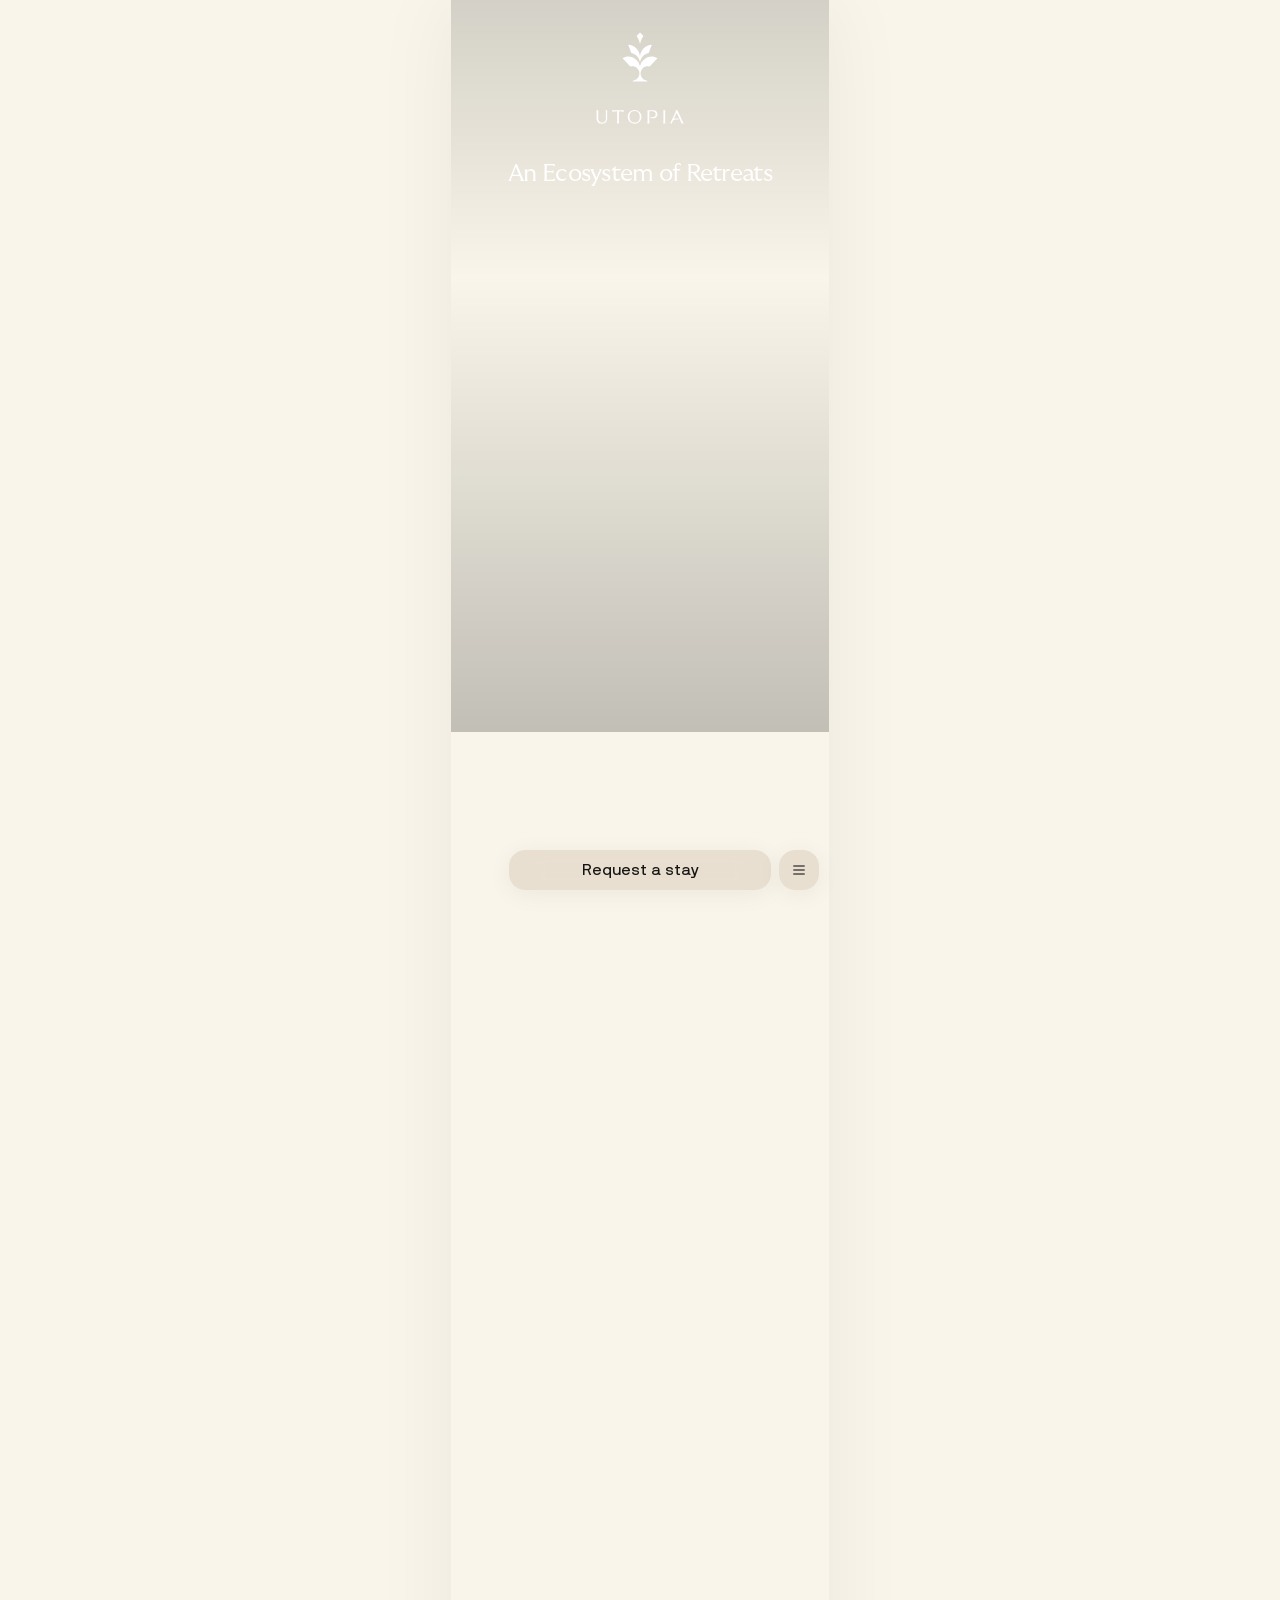
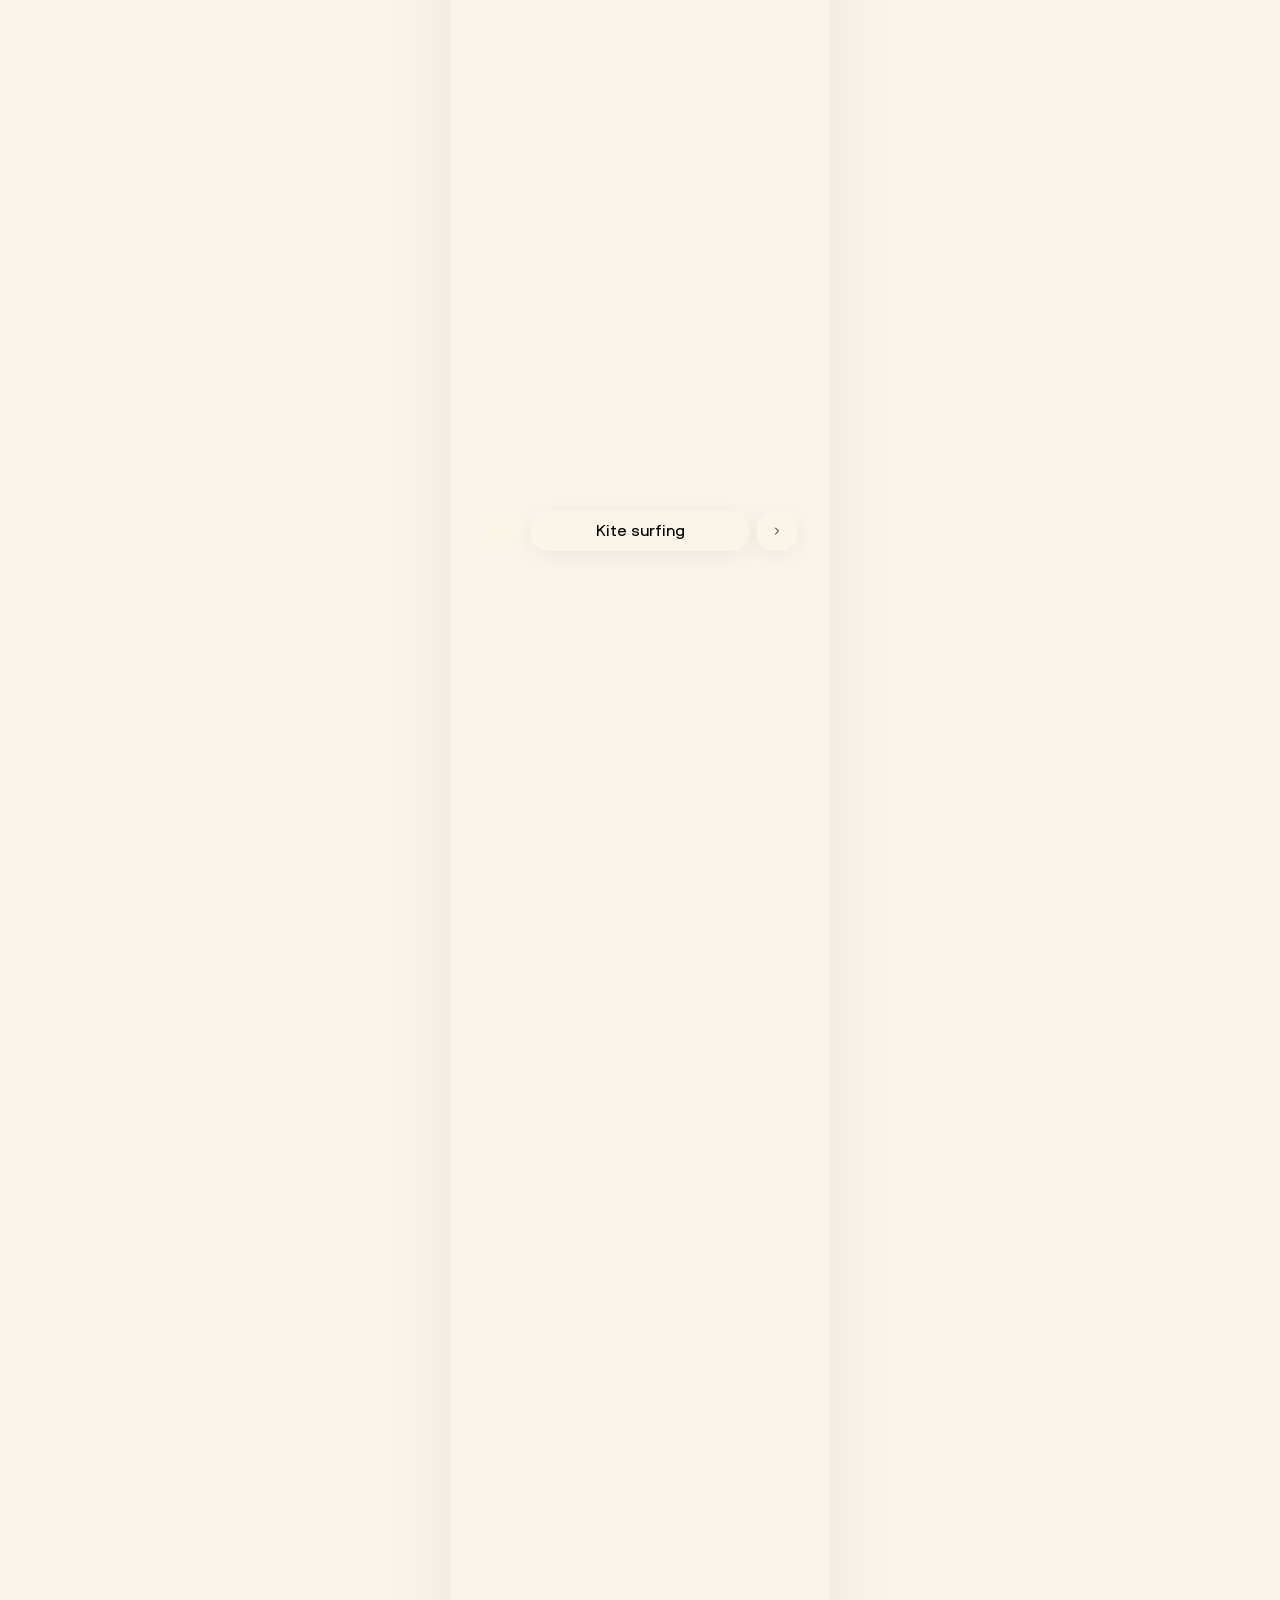
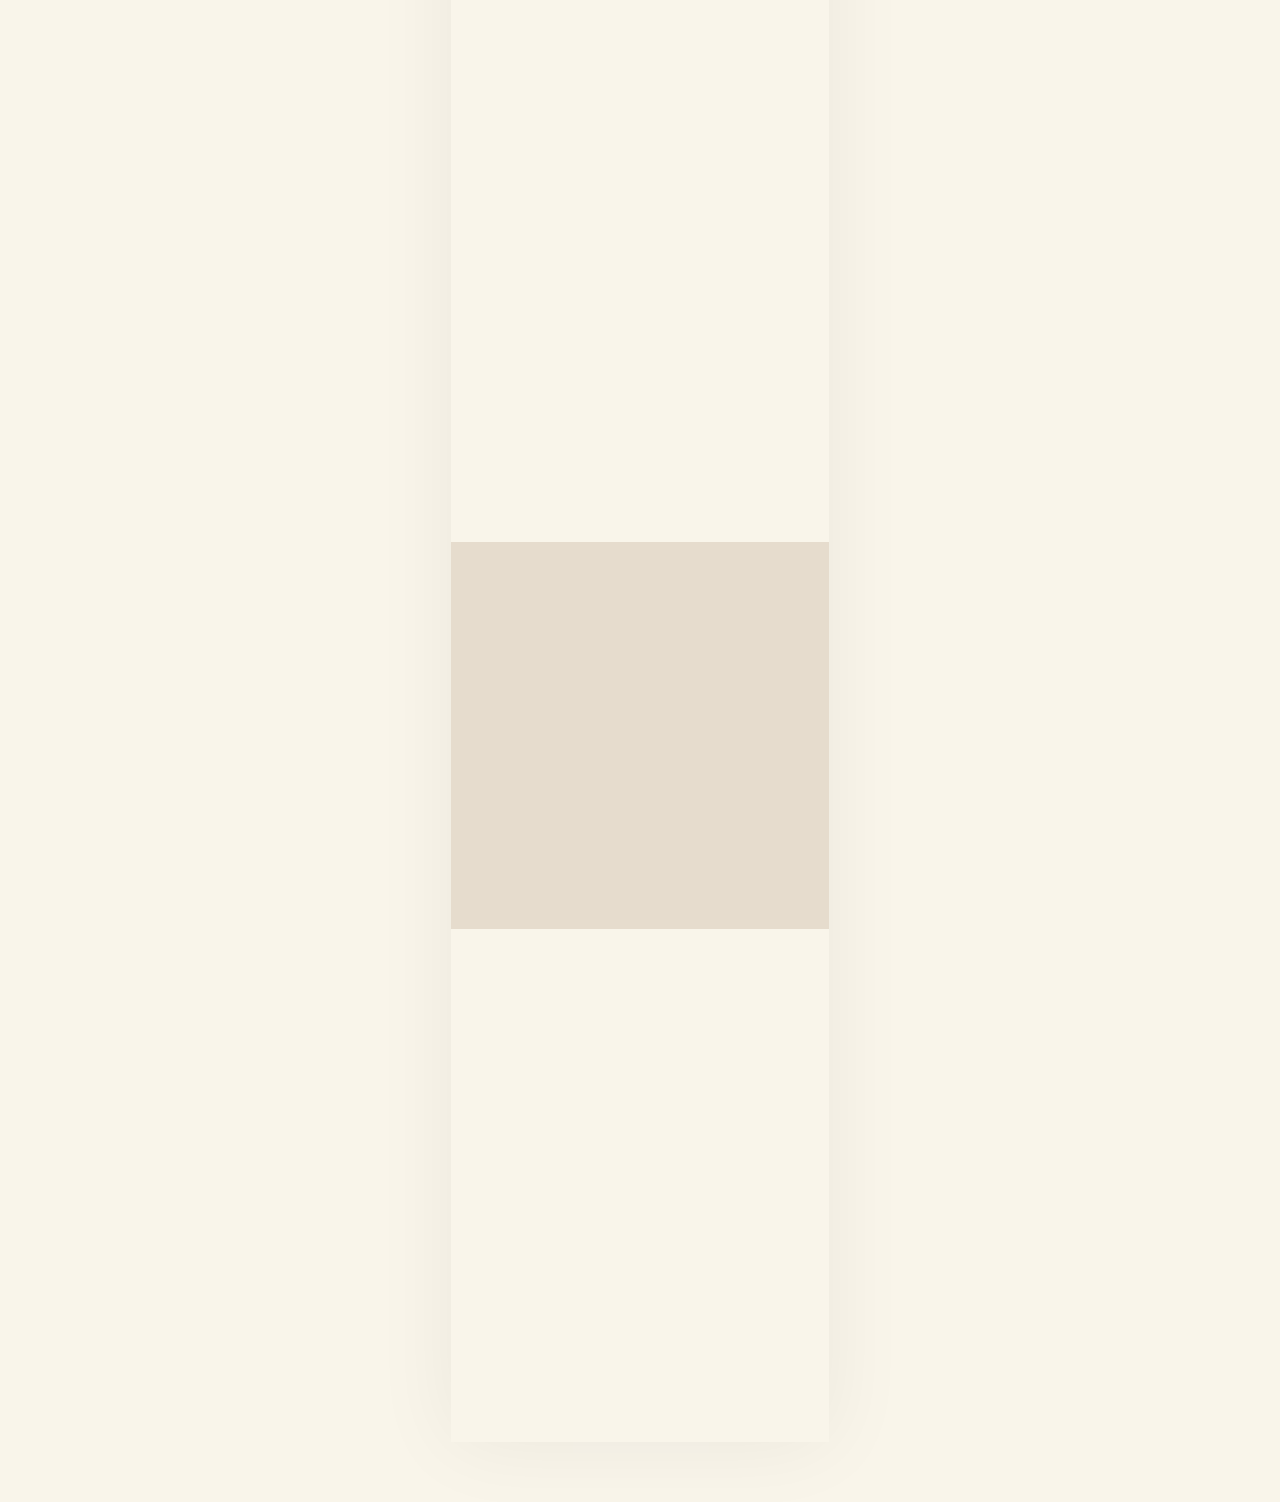
==== index.html @ 39361626 "Restore grouped spacing between menu site links. Split jet/yacht from about/careers again with a 40p" ====
<!DOCTYPE html>
<html lang="en">
  <head>
    <meta charset="UTF-8" />
    <meta name="viewport" content="width=device-width, initial-scale=1, viewport-fit=cover" />
    <meta name="theme-color" content="#f9f5ea" media="(prefers-color-scheme: light)" />
    <meta name="theme-color" content="#f9f5ea" media="(prefers-color-scheme: dark)" />
    <title>Utopia — An Ecosystem of Retreats</title>
    <link rel="icon" href="assets/LOGO.svg" type="image/svg+xml" />
    <link rel="stylesheet" href="css/fonts.css?v=20260602-1430" />
    <link rel="stylesheet" href="css/tokens.css?v=20260604-1755" />
    <link rel="stylesheet" href="css/base.css?v=20260602-1430" />
    <link rel="stylesheet" href="css/components.css?v=20260610-1920" />
    <link rel="stylesheet" href="css/sections.css?v=20260610-1840" />
    <link rel="stylesheet" href="css/menu.css?v=20260610-1930" />
    <link rel="stylesheet" href="css/parallax.css?v=20260610-1310" />
    <link rel="stylesheet" href="css/responsive.css?v=20260604-1960" />
    <link rel="stylesheet" href="css/reveal.css?v=20260604-1700" />
    <link
      rel="stylesheet"
      href="https://cdn.jsdelivr.net/npm/swiper@11/swiper-bundle.min.css"
      crossorigin="anonymous"
    />
    <link rel="stylesheet" href="css/hero-swiper.css?v=20260604-1755" />
    <link
      rel="preload"
      as="image"
      href="assets/opt/enhanced_hero-bg-roca.jpg?v=20260610-1330"
      fetchpriority="high"
    />
  </head>
  <body>
    <a class="hero__logo" href="#top" id="hero-logo" aria-label="Utopia home">
      <img class="hero__logo-mark" src="assets/LOGO.svg" alt="" width="100" height="114" />
    </a>

    <header class="site-logo-bar" id="site-logo-bar" aria-hidden="true">
      <a class="site-logo-bar__link" href="#top" aria-label="Utopia home">
        <img
          class="site-logo-bar__mark"
          src="assets/logo-wordmark-dark.svg"
          alt=""
          width="87"
          height="14"
        />
      </a>
    </header>

    <div class="page">
      <!-- Screen 1: Hero (378×794) -->
      <section class="hero" id="top" aria-label="Hero">
        <!-- Background swiper (controlled by cards swiper) -->
        <div class="swiper hero__bg-swiper" aria-hidden="true">
          <div class="swiper-wrapper"></div>
        </div>

        <div class="hero__content">
          <h1 class="heading-hero" data-reveal>An Ecosystem of Retreats</h1>
          <div class="hero__cards-wrap" data-reveal>
            <!-- Cards swiper (master) -->
            <div class="swiper hero__cards-swiper" aria-label="Destinations">
              <div class="swiper-wrapper" role="list"></div>
              <div class="swiper-pagination"></div>
              <div class="swiper-button-prev" aria-label="Previous destination"></div>
              <div class="swiper-button-next" aria-label="Next destination"></div>
              <div class="swiper-scrollbar"></div>
            </div>
          </div>
        </div>

        <div class="hero__fade" aria-hidden="true"></div>
      </section>

      <!-- Screen 2: Ecosystem (378×706) -->
      <section class="ecosystem" id="destinations" aria-label="Destinations" data-reveal-group>
        <div class="ecosystem__copy">
          <h2 class="ecosystem__title" data-reveal>
            Different destinations.<br />
            Consistent experience.
          </h2>
          <p class="ecosystem__body" data-reveal>
            Each property combines thoughtful service, curated experiences, and distinctive design
            across every destination.
          </p>
        </div>

        <div class="ecosystem__media" data-reveal>
          <div class="ecosystem__bg" role="img" aria-label="Destination preview"></div>

          <div class="ecosystem__tabs-block">
            <div class="ecosystem__tabs-line" aria-hidden="true"></div>
            <nav class="ecosystem__tabs" aria-label="Location types">
              <button type="button" class="ecosystem__tab is-active" data-group="tropical">Tropical</button>
              <button type="button" class="ecosystem__tab" data-group="urban">Urban</button>
              <button type="button" class="ecosystem__tab" data-group="alpine">Alpine</button>
            </nav>
          </div>

          <button type="button" class="ecosystem__nav-btn ecosystem__nav-btn--prev" aria-label="Previous location">
            <img src="assets/chevron-nav.svg" alt="" width="12" height="12" />
          </button>
          <a class="ecosystem__location-pill" href="#opening">
            <span class="ecosystem__location-pill__label">Jericoacoara, Brazil</span>
          </a>
          <button type="button" class="ecosystem__nav-btn ecosystem__nav-btn--next" aria-label="Next location">
            <img src="assets/chevron-nav.svg" alt="" width="12" height="12" />
          </button>
        </div>
      </section>

      <!-- Screen 3: Opening (378×682, scroll-pinned) -->
      <section class="opening" id="opening" aria-label="Opening announcement" data-reveal-group>
        <div class="opening__sticky">
          <div class="opening__media">
            <div class="opening__slider" aria-label="Opening experiences">
              <div class="opening__slides"></div>
            </div>
            <button
              type="button"
              class="ecosystem__nav-btn ecosystem__nav-btn--prev opening__nav-btn--prev"
              aria-label="Previous slide"
            >
              <img src="assets/chevron-nav.svg" alt="" width="12" height="12" />
            </button>
            <div
              class="ecosystem__location-pill ecosystem__location-pill--static opening__location-pill"
              aria-live="polite"
            >
              <span class="ecosystem__location-pill__label">Kite surfing</span>
            </div>
            <button
              type="button"
              class="ecosystem__nav-btn ecosystem__nav-btn--next opening__nav-btn--next"
              aria-label="Next slide"
            >
              <img src="assets/chevron-nav.svg" alt="" width="12" height="12" />
            </button>
          </div>

          <div class="opening__content">
            <div class="opening__copy">
              <p class="opening__eyebrow" data-reveal>Opening in 2027</p>
              <h2 class="opening__title" data-reveal>Unveil Utopia Jericoacoara</h2>
              <p class="opening__body" data-reveal>
                Atlantic coast setting with steady winds for kite-surfing and open water for both
                active days and relaxed ocean living.
              </p>
            </div>
            <a class="opening__cta" href="#request" data-reveal>Be Among First</a>
          </div>

        </div>
      </section>

      <!-- Screen 4: Beyond villas (Figma 899:1370) -->
      <section class="beyond" id="experiences" aria-label="Beyond villas" data-reveal-group>
        <div class="beyond__intro">
          <h2 class="beyond__title" data-reveal>Beyond villas</h2>
          <p class="beyond__lead" data-reveal>
            Ultra-luxury experiences, available independently of a villa stay.
          </p>
        </div>

        <div class="beyond__cards">
          <a class="beyond__card" id="jet" href="#jet" data-reveal>
            <div class="parallax-media beyond__card-media">
              <video
                class="beyond__image beyond__video"
                data-src="assets/jet.mp4?v=20260604-1527"
                poster="assets/opt/beyond-jet.jpg?v=20260610-1330"
                width="314"
                height="200"
                muted
                loop
                playsinline
                preload="none"
                aria-label="Private jet over mountains"
              ></video>
            </div>
            <div class="beyond__card-body">
              <div class="beyond__head">
                <span class="beyond__card-title">Private Jet</span>
                <img class="beyond__chevron" src="assets/chevron-dark.svg" alt="" width="12" height="12" />
              </div>
              <p class="beyond__desc">
                For seamless inter-destination travel or independent private charter.
              </p>
            </div>
          </a>

          <a class="beyond__card" id="yacht" href="#yacht" data-reveal>
            <div class="parallax-media beyond__card-media">
              <video
                class="beyond__image beyond__video"
                data-src="assets/yacht.mp4?v=20260604-1525"
                poster="assets/opt/beyond-yacht.jpg?v=20260610-1330"
                width="314"
                height="200"
                muted
                loop
                playsinline
                preload="none"
                aria-label="Superyacht at sea"
              ></video>
            </div>
            <div class="beyond__card-body">
              <div class="beyond__head">
                <span class="beyond__card-title">Superyacht</span>
                <img class="beyond__chevron" src="assets/chevron-dark.svg" alt="" width="12" height="12" />
              </div>
              <p class="beyond__desc">
                A superyacht experience with high-level service and a unique, complete user experience.
              </p>
            </div>
          </a>
        </div>
      </section>

      <!-- Screen 5: Days designed (378×621) -->
      <section class="days" aria-label="A stay designed around the place" data-reveal-group>
        <div class="days__intro">
          <h2 class="days__title" data-reveal>A Stay Designed<br />Around the Place</h2>
          <p class="days__body" data-reveal>
            From kitesurfing and ocean expeditions to private dining, recovery, and cultural experiences,
            Utopia properties are designed for people who prefer their time away to feel full rather than
            scheduled.
          </p>
        </div>

        <div class="days__viewport" data-reveal>
          <div class="days__carousel">
            <div class="days__stage" aria-roledescription="carousel" aria-label="Experience highlights">
              <div class="days__track">
                <article class="days__card" data-index="0">
                  <img src="assets/opt/days-water.jpg?v=20260610-1330" alt="" width="205" height="274" loading="lazy" decoding="async" />
                  <span class="days__label">Water sports</span>
                </article>
                <article class="days__card" data-index="1">
                  <img src="assets/opt/days-dining.jpg?v=20260610-1330" alt="" width="205" height="274" loading="lazy" decoding="async" />
                  <span class="days__label">Fine dining</span>
                </article>
                <article class="days__card" data-index="2">
                  <img src="assets/opt/days-wellness.jpg?v=20260610-1330" alt="" width="205" height="274" loading="lazy" decoding="async" />
                  <span class="days__label">Wellness</span>
                </article>
              </div>
              <button type="button" class="days__hit days__hit--prev" aria-label="Previous slide"></button>
              <button type="button" class="days__hit days__hit--next" aria-label="Next slide"></button>
            </div>
          <div class="days__progress" data-active="0" role="tablist" aria-label="Carousel pagination">
            <button type="button" class="days__progress-item" role="tab" aria-current="true" aria-label="Water sports"></button>
            <button type="button" class="days__progress-item" role="tab" aria-current="false" aria-label="Fine dining"></button>
            <button type="button" class="days__progress-item" role="tab" aria-current="false" aria-label="Wellness"></button>
          </div>
          </div>
        </div>
      </section>

      <!-- Screen 6: Final CTA (378×387) -->
      <section class="cta-final" id="request" aria-label="Discover" data-reveal-group>
        <div class="cta-final__bg" aria-hidden="true">
          <video
            class="cta-final__video"
            data-src="assets/footer.mp4"
            poster="assets/opt/cta-footer-poster.jpg?v=20260610-1330"
            width="2052"
            height="1008"
            muted
            loop
            playsinline
            preload="none"
          ></video>
        </div>

        <div class="cta-final__content">
          <h2 class="cta-final__title" data-reveal>Discover Utopia&rsquo;s<br />private world</h2>
          <a class="cta-final__cta" href="#request" data-reveal>Start personalization</a>
        </div>
      </section>

      <!-- Footer (378×510) -->
      <footer class="footer" aria-label="Footer" data-reveal-group>
        <div class="footer__inner">
          <div class="footer__destinations" data-reveal>
            <p class="footer__label">Destinations</p>
            <div class="footer__dest-list">
              <a class="footer__dest" href="#destinations">
                <span>Tropical</span>
                <img src="assets/chevron-dark.svg" alt="" width="12" height="12" />
              </a>
              <a class="footer__dest" href="#destinations">
                <span>Urban</span>
                <img src="assets/chevron-dark.svg" alt="" width="12" height="12" />
              </a>
              <a class="footer__dest" href="#destinations">
                <span>Alpine</span>
                <img src="assets/chevron-dark.svg" alt="" width="12" height="12" />
              </a>
            </div>
          </div>

          <nav class="footer__links" aria-label="Site" data-reveal>
            <a href="#experiences">Experiences</a>
            <a href="#about" id="about">About</a>
            <a href="#careers" id="careers">Careers</a>
          </nav>

          <div class="footer__legal" data-reveal>
            <span>Copyright</span>
            <a href="#legal">Legal</a>
          </div>
        </div>
      </footer>
    </div>

    <!-- Full-screen menu (Figma 722:1218) -->
    <aside class="menu" id="site-menu" aria-hidden="true" aria-label="Site menu">
      <div class="menu__surface">
        <header class="menu__header">
          <a class="logo menu__brand" href="#top" aria-label="Utopia home">
            <img class="logo__full" src="assets/LOGO-dark.svg" alt="Utopia" width="100" height="114" />
          </a>
        </header>
        <div class="menu__rule" role="presentation" aria-hidden="true"></div>

        <nav class="menu__nav" aria-label="Main">
          <div class="footer__destinations menu__destinations">
            <p class="footer__label">Destinations</p>
            <div data-menu-destinations></div>
          </div>

          <div class="footer__links menu__links" aria-label="Site">
            <div class="menu__link-group">
              <a href="#jet">Private Jet</a>
              <a href="#yacht">Superyacht</a>
            </div>
            <div class="menu__link-group">
              <a href="#about">About</a>
              <a href="#careers">Careers</a>
            </div>
          </div>
        </nav>
      </div>
    </aside>

    <!-- Fixed dock -->
    <nav class="dock" aria-label="Primary navigation">
      <button type="button" class="dock__icon-btn dock__icon-btn--ghost" aria-hidden="true" tabindex="-1">
        <img src="assets/menu.svg" alt="" />
      </button>
      <a class="dock__cta" href="#request">Request a stay</a>
      <button
        type="button"
        class="dock__icon-btn dock__menu-toggle"
        aria-expanded="false"
        aria-controls="site-menu"
        aria-label="Open menu"
      >
        <img class="dock__icon-menu" src="assets/menu.svg" alt="" width="16" height="16" />
        <img class="dock__icon-close" src="assets/close.svg" alt="" width="16" height="16" />
      </button>
    </nav>

    <script type="module" src="js/main.js?v=20260610-1920"></script>
  </body>
</html>
---- css/fonts.css ----
/* GT Ultra Median + NB International (from Font Book) */

@font-face {
  font-family: "GT Ultra Median";
  src:
    local("GT Ultra Median Light"),
    local("GTUltraMedian-Light"),
    url("../fonts/gt-ultra-median-light.otf") format("opentype");
  font-weight: 300;
  font-style: normal;
  font-display: swap;
}

@font-face {
  font-family: "NB International";
  src:
    local("NB International"),
    local("NB International Regular"),
    local("NBInternationalRegularWebfont"),
    url("../fonts/nb-international-regular.otf") format("opentype");
  font-weight: 400;
  font-style: normal;
  font-display: swap;
}
---- css/tokens.css ----
:root {
  --color-cream: #f9f5ea;
  --color-cream-warm: #e6dccd;
  --color-text: #161514;
  --color-text-muted: rgba(22, 21, 20, 0.6);
  --color-white: #ffffff;
  --color-border: rgba(229, 218, 203, 0.7);
  --color-dock: rgba(229, 218, 203, 0.8);
  --color-glass: rgba(249, 245, 234, 0.6);
  --color-glass-strong: rgba(249, 245, 234, 0.8);

  --glass-blur: 16px;
  --glass-saturate: 1.65;
  --glass-shadow: 0 4px 24px rgba(0, 0, 0, 0.06);
  --color-overlay: rgba(51, 47, 46, 0.55);

  --font-serif: "GT Ultra Median", "Times New Roman", serif;
  --font-sans: "NB International", "Helvetica Neue", Helvetica, Arial, sans-serif;

  --radius-card: 16px;
  --radius-dock: 16px;
  --radius-pill: 160px;

  --app-width: 100%;
  --space-page: 32px;
  --space-xxs: 8px;
  --space-xs: 12px;
  --space-sm: 16px;
  --space-md: 20px;
  --space-lg: 28px;
  --space-xl: 30px;
  --space-section-top-lg: 48px;
  --space-section-top-md: 32px;
  --space-section-top-sm: 24px;
  --space-section-bottom-lg: 48px;
  --space-section-bottom-md: 45px;
  --space-section-gap-lg: 64px;

  --pad-left: max(var(--space-page), env(safe-area-inset-left, 0px));
  --pad-right: max(var(--space-page), env(safe-area-inset-right, 0px));
  --space-gutter: 10px;
  --max-width: min(378px, var(--app-width));
  --content-width: min(314px, calc(var(--app-width) - var(--pad-left) - var(--pad-right)));
  /* Hero cards: Figma 314×420, narrower than copy for side peek (Safari) */
  --hero-card-peek: 36px;
  --hero-card-width: min(314px, calc(var(--app-width) - var(--hero-card-peek) * 2));
  --hero-card-height: calc(var(--hero-card-width) * 420 / 314);
  --days-stage-max: min(412px, var(--app-width));

  --dock-height: 40px;
  --dock-offset: 10px;
  --dock-safe: calc(var(--dock-height) + var(--dock-offset) * 2 + env(safe-area-inset-bottom, 0px));

  --ease-cinematic: cubic-bezier(0.4, 0, 0.2, 1);
  --duration-crossfade: 1.1s;
}
---- css/base.css ----
*,
*::before,
*::after {
  box-sizing: border-box;
}

html {
  -webkit-text-size-adjust: 100%;
  scroll-behavior: smooth;
  background-color: var(--color-cream);
  color-scheme: light;
}

body {
  margin: 0;
  font-family: var(--font-sans);
  font-size: 16px;
  line-height: 1.4;
  color: var(--color-text);
  background-color: var(--color-cream);
  -webkit-font-smoothing: antialiased;
}

/* iOS home-indicator strip — Safari otherwise shows white under controls */
body::after {
  content: "";
  position: fixed;
  z-index: 90;
  left: 0;
  right: 0;
  bottom: 0;
  height: env(safe-area-inset-bottom, 0px);
  background-color: var(--color-cream);
  pointer-events: none;
}

img,
svg {
  display: block;
  max-width: 100%;
}

button,
a {
  font: inherit;
  color: inherit;
}

button {
  cursor: pointer;
  border: none;
  background: none;
  padding: 0;
}

a {
  text-decoration: none;
}

.page {
  width: 100%;
  max-width: var(--max-width);
  margin-inline: auto;
  /* no overflow here — breaks position:sticky / scroll-pin in .opening */
}

.sr-only {
  position: absolute;
  width: 1px;
  height: 1px;
  padding: 0;
  margin: -1px;
  overflow: hidden;
  clip: rect(0, 0, 0, 0);
  white-space: nowrap;
  border: 0;
}
---- css/components.css ----
/* Logo — white emblem on hero; black wordmark bar slides in after hero (Figma 900:1549) */
.logo {
  display: block;
  text-decoration: none;
}

.logo__full {
  display: block;
  width: 100px;
  height: auto;
}

.hero__logo {
  position: fixed;
  z-index: 94;
  top: max(10px, env(safe-area-inset-top, 0px));
  left: 50%;
  transform: translateX(-50%);
  display: flex;
  justify-content: center;
  align-items: center;
  text-decoration: none;
  opacity: 1;
  visibility: visible;
  pointer-events: auto;
  transition: opacity 0.35s var(--ease-cinematic), visibility 0.35s var(--ease-cinematic);
}

body.is-past-hero .hero__logo,
body.menu-open .hero__logo {
  opacity: 0;
  visibility: hidden;
  pointer-events: none;
}

.hero__logo-mark {
  display: block;
  width: 100px;
  height: auto;
}

.site-logo-bar {
  position: fixed;
  z-index: 95;
  top: 0;
  left: 0;
  right: 0;
  width: 100%;
  height: calc(56px + env(safe-area-inset-top, 0px));
  box-sizing: border-box;
  display: flex;
  justify-content: center;
  align-items: center;
  padding: env(safe-area-inset-top, 0px) 0 0;
  background: var(--color-glass);
  backdrop-filter: blur(var(--glass-blur)) saturate(var(--glass-saturate));
  -webkit-backdrop-filter: blur(var(--glass-blur)) saturate(var(--glass-saturate));
  transform: translateY(-100%);
  opacity: 0;
  pointer-events: none;
  transition:
    transform 0.45s var(--ease-cinematic),
    opacity 0.45s var(--ease-cinematic);
}

.site-logo-bar.is-visible {
  transform: translateY(0);
  opacity: 1;
  pointer-events: auto;
}

.site-logo-bar__link {
  display: flex;
  justify-content: center;
  align-items: center;
  text-decoration: none;
}

.site-logo-bar__mark {
  display: block;
  width: 87.14px;
  height: auto;
}

body.menu-open .site-logo-bar {
  visibility: hidden;
  pointer-events: none;
}

@media (prefers-reduced-motion: reduce) {
  .site-logo-bar {
    transition: none;
  }
}

/* Typography */
.heading-display {
  margin: 0;
  font-family: var(--font-serif);
  font-weight: 300;
  font-size: 26px;
  line-height: 1.2;
  letter-spacing: -0.02em;
}

.heading-hero {
  margin: 0;
  width: 100%;
  max-width: 100%;
  box-sizing: border-box;
  font-family: var(--font-serif);
  font-weight: 300;
  font-size: 24px;
  line-height: 1.2;
  letter-spacing: -0.72px;
  text-align: center;
  color: var(--color-white);
}

.heading-section {
  margin: 0;
  font-family: var(--font-serif);
  font-weight: 300;
  font-size: 26px;
  line-height: 1.2;
}

.text-body {
  margin: 0;
  font-size: 16px;
  line-height: 1.4;
}

.text-eyebrow {
  margin: 0;
  font-size: 20px;
  line-height: 1.3;
  color: var(--color-text-muted);
}

.text-label {
  font-size: 12px;
  line-height: 1;
  color: var(--color-white);
}

.text-card-title {
  margin: 0;
  font-size: 20px;
  line-height: 1.3;
}

/* Dock */
.dock {
  position: fixed;
  z-index: 100;
  left: 0;
  right: 0;
  bottom: calc(var(--dock-offset) + env(safe-area-inset-bottom, 0px));
  width: min(calc(100% - 20px), calc(var(--max-width) - 20px));
  margin-left: auto;
  margin-right: auto;
  display: flex;
  gap: 8px;
  align-items: center;
  pointer-events: none;
}

.dock > * {
  pointer-events: auto;
}

.dock__cta {
  flex: 1;
  display: flex;
  align-items: center;
  justify-content: center;
  min-height: var(--dock-height);
  padding: 11px 12px;
  border-radius: var(--radius-dock);
  background: var(--color-dock);
  font-size: 16px;
  line-height: 18px;
  color: var(--color-text);
}

.dock__icon-btn {
  flex-shrink: 0;
  width: var(--dock-height);
  height: var(--dock-height);
  display: flex;
  align-items: center;
  justify-content: center;
  border-radius: var(--radius-dock);
  background: var(--color-dock);
}

/* Liquid glass — Figma backdrop-blur 16px on pills / dock */
:is(
  .dock__cta,
  .dock__icon-btn:not(.dock__icon-btn--ghost),
  .opening__cta,
  .ecosystem__location-pill,
  .ecosystem__nav-btn,
  .cta-final__cta,
  .btn-pill
) {
  border: none;
  -webkit-backdrop-filter: blur(var(--glass-blur)) saturate(var(--glass-saturate));
  backdrop-filter: blur(var(--glass-blur)) saturate(var(--glass-saturate));
  box-shadow: var(--glass-shadow);
}

@supports not ((-webkit-backdrop-filter: blur(1px)) or (backdrop-filter: blur(1px))) {
  .dock__cta,
  .dock__icon-btn:not(.dock__icon-btn--ghost) {
    background: rgba(229, 218, 203, 0.95);
  }

  .opening__cta,
  .ecosystem__location-pill,
  .ecosystem__nav-btn,
  .btn-pill {
    background: rgba(249, 245, 234, 0.92);
  }

  .cta-final__cta {
    background: rgba(249, 245, 234, 0.95);
  }
}

.dock__icon-btn--ghost {
  opacity: 0;
  pointer-events: none;
}

.dock__icon-btn img {
  width: 16px;
  height: 16px;
}

/* Buttons */
.btn-pill {
  display: inline-flex;
  align-items: center;
  justify-content: center;
  padding: 11px 24px;
  border-radius: var(--radius-dock);
  background: var(--color-glass);
  font-size: 16px;
  line-height: 18px;
  color: var(--color-text);
}

.btn-pill--strong {
  background: var(--color-glass-strong);
}

/* Cards */
.location-card {
  flex: 0 0 var(--content-width);
  width: var(--content-width);
  height: 100%;
  max-height: 420px;
  border-radius: 16px;
  border: 1px solid rgba(229, 218, 203, 0.7);
  background: rgba(255, 255, 255, 0.01);
  position: relative;
  scroll-snap-align: center;
  scroll-snap-stop: normal;
  touch-action: inherit;
  box-shadow:
    0 16px 32px -8px rgba(0, 0, 0, 0.1),
    0 2px 2px rgba(0, 0, 0, 0.05);
  text-decoration: none;
}

.location-card.is-center {
  background: transparent;
  box-shadow:
    0 16px 32px rgba(0, 0, 0, 0.1),
    0 2px 2px rgba(0, 0, 0, 0.05);
}

.location-card__label {
  position: absolute;
  left: 20px;
  bottom: 19px;
  display: flex;
  align-items: center;
  gap: 8px;
  color: #ffffff;
  font-family: var(--font-sans);
  font-weight: 400;
  font-size: 12.308px;
  line-height: normal;
  white-space: nowrap;
}

.location-card.is-center .location-card__label {
  font-size: 16px;
}

.location-card__label img {
  flex-shrink: 0;
  width: 12px;
  height: 12px;
}

.experience-card {
  flex: 0 0 auto;
  position: relative;
  border-radius: var(--radius-card);
  overflow: hidden;
  scroll-snap-align: start;
  box-shadow:
    0 10px 21px -5px rgba(0, 0, 0, 0.1),
    0 1px 1px rgba(0, 0, 0, 0.05);
}

.experience-card--large {
  width: 205px;
  height: 274px;
}

.experience-card--small {
  width: 163px;
  height: 219px;
  margin-top: 27px;
}

.experience-card__img {
  width: 100%;
  height: 100%;
  object-fit: cover;
}

.experience-card__label {
  position: absolute;
  left: 16px;
  bottom: 16px;
  font-size: 12px;
  color: var(--color-white);
}

.experience-card::after {
  content: "";
  position: absolute;
  inset: 0;
  background: linear-gradient(
    180deg,
    rgba(249, 245, 234, 0.35) 0%,
    transparent 18%,
    transparent 70%,
    rgba(51, 47, 46, 0.75) 100%
  );
  pointer-events: none;
}

/* Progress */
.progress-dots {
  display: flex;
  align-items: center;
  gap: 8px;
  height: 4px;
}

.progress-dots__bar {
  width: 39px;
  height: 2px;
  border-radius: 1px;
  background: var(--color-white);
  transform-origin: left;
  transition: width 0.35s var(--ease-cinematic);
}

.progress-dots__dot {
  width: 4px;
  height: 4px;
  border-radius: 50%;
  background: rgba(255, 255, 255, 0.35);
  transition: background 0.35s var(--ease-cinematic);
}

.progress-dots__dot.is-active {
  background: var(--color-white);
}

.progress-line {
  position: relative;
  height: 2px;
  width: 100%;
  background: rgba(22, 21, 20, 0.12);
  border-radius: 1px;
  overflow: hidden;
}

.progress-line__fill {
  position: absolute;
  left: 0;
  top: 0;
  height: 100%;
  background: var(--color-text);
  border-radius: inherit;
  transition: width 0.2s linear;
}

/* Tabs */
.tabs {
  display: flex;
  justify-content: space-between;
  border-bottom: 1px solid rgba(255, 255, 255, 0.25);
}

.tab {
  padding-bottom: 11px;
  font-size: 16px;
  line-height: 18px;
  color: rgba(255, 255, 255, 0.4);
  border-bottom: 1px solid transparent;
  margin-bottom: -1px;
  transition:
    color 0.3s var(--ease-cinematic),
    border-color 0.3s var(--ease-cinematic);
}

.tab.is-active {
  color: var(--color-white);
  border-bottom-color: var(--color-white);
}

.tab:disabled {
  opacity: 0.5;
  cursor: default;
}

/* Experience row link */
.experience-link {
  display: block;
}

.experience-link__image {
  width: 100%;
  height: 200px;
  object-fit: cover;
  border-radius: var(--radius-card);
}

.experience-link__head {
  display: flex;
  align-items: center;
  gap: 12px;
  margin-top: 18px;
}

.experience-link__head img {
  width: 12px;
  height: 12px;
}

.experience-link__desc {
  margin: 12px 0 0;
  font-size: 16px;
  line-height: 1.4;
}
---- css/sections.css ----
/* —— Hero (Figma 711:1216 — 378×794) —— */
.hero {
  --hero-content-top: 160px;
  --hero-content-bottom: 62px;
  --hero-title-cards-gap: 36px;

  position: relative;
  z-index: 1;
  width: 100%;
  max-width: var(--max-width);
  height: 794px;
  margin: 0 auto;
  overflow: hidden;
  overscroll-behavior-x: contain;
  overscroll-behavior-y: auto;
  color: var(--color-white);
}

.hero__content {
  position: absolute;
  z-index: 3;
  left: 0;
  right: 0;
  top: 0;
  bottom: 0;
  width: 100%;
  min-width: 0;
  padding-top: var(--hero-content-top);
  padding-bottom: var(--hero-content-bottom);
  box-sizing: border-box;
  display: flex;
  flex-direction: column;
  align-items: center;
  gap: 0;
  min-height: 0;
  overflow: visible;
}

.hero__cards-wrap {
  width: 100%;
  min-width: 0;
  margin-top: var(--hero-title-cards-gap);
  flex: 1 1 auto;
  min-height: 0;
  height: var(--hero-card-height, 420px);
  max-height: var(--hero-card-height, 420px);
  overflow: visible;
}

.hero .location-card,
.hero .location-card.is-center {
  box-shadow: none;
}

.hero__fade {
  position: absolute;
  left: 0;
  right: 0;
  top: 732px;
  height: 62px;
  background: #f9f5ea;
  z-index: 2;
  pointer-events: none;
}

/* —— Ecosystem / Locations (Figma 693:2897 — 378×706) —— */
.ecosystem {
  position: relative;
  z-index: 2;
  scroll-margin-top: calc(max(10px, env(safe-area-inset-top, 0px)) + 8px);
  display: flex;
  flex-direction: column;
  width: 100%;
  max-width: var(--max-width);
  min-height: 706px;
  margin: 0 auto;
  background: #f9f5ea;
}

.ecosystem__copy {
  position: relative;
  flex: 0 0 auto;
  box-sizing: border-box;
  width: 100%;
  padding: var(--space-section-top-lg) var(--pad-right) 0 var(--pad-left);
  background: #f9f5ea;
  display: flex;
  flex-direction: column;
  gap: var(--space-xs);
}

.ecosystem__title {
  margin: 0;
  width: 100%;
  max-width: none;
  font-family: var(--font-serif);
  font-weight: 300;
  font-size: 26px;
  line-height: 1.2;
  color: #161514;
  overflow: visible;
}

.ecosystem__body {
  margin: 0;
  width: 100%;
  max-width: none;
  font-family: var(--font-sans);
  font-weight: 400;
  font-size: 16px;
  line-height: 1.4;
  color: #161514;
}

.ecosystem__media {
  position: relative;
  flex: 0 0 462px;
  width: 100%;
  height: 462px;
  margin-top: auto;
  touch-action: pan-y;
}

.ecosystem__bg {
  position: absolute;
  inset: 0;
  background-color: #e6dccd;
  background-image: linear-gradient(180deg, rgba(51, 47, 46, 0) 86.13%, #332f2e 108.21%);
  background-size: cover;
  background-position: center;
  transition: opacity 0.45s var(--ease-cinematic);
}

.ecosystem__bg.is-loading {
  opacity: 0.94;
}

.ecosystem__bg.is-ready {
  opacity: 1;
}

.ecosystem__tabs-block {
  position: absolute;
  left: 0;
  right: 0;
  top: 32px;
  width: 100%;
  height: 29px;
  z-index: 2;
}

.ecosystem__tabs-line {
  position: absolute;
  left: 0;
  right: 0;
  top: 29px;
  width: 100%;
  height: 0;
  margin: 0;
  border: none;
  border-top: 1px solid rgba(255, 255, 255, 0.2);
}

/* Figma 693:2902 — Tropical / Urban / Alpine across 314px content lane */
.ecosystem__tabs {
  position: absolute;
  left: var(--pad-left);
  right: var(--pad-right);
  top: 0;
  height: 29px;
  display: flex;
  flex-direction: row;
  justify-content: space-between;
  align-items: flex-start;
}

.ecosystem__tab {
  position: relative;
  flex: 0 0 auto;
  box-sizing: border-box;
  padding: 0 0 11px;
  border: none;
  border-bottom: 1px solid transparent;
  background: none;
  font-family: var(--font-sans);
  font-weight: 400;
  font-size: 16px;
  line-height: 18px;
  color: rgba(255, 255, 255, 0.4);
  cursor: pointer;
  white-space: nowrap;
}

.ecosystem__tab.is-active {
  color: #ffffff;
  border-bottom-color: #ffffff;
}

.ecosystem__tab:disabled {
  opacity: 0.4;
  cursor: default;
}

.ecosystem__location-pill {
  position: absolute;
  z-index: 2;
  left: calc(var(--pad-left) + 48px);
  right: calc(var(--pad-right) + 48px);
  top: 390px;
  box-sizing: border-box;
  display: flex;
  align-items: center;
  justify-content: center;
  min-width: 0;
  width: auto;
  height: 40px;
  padding: 11px 16px;
  border-radius: 16px;
  background: rgba(249, 245, 234, 0.6);
  font-family: var(--font-sans);
  font-weight: 400;
  font-size: 16px;
  line-height: 18px;
  color: #000000;
  overflow: hidden;
}

.ecosystem__location-pill__label {
  display: block;
  min-width: 0;
  max-width: 100%;
  overflow: hidden;
  text-overflow: ellipsis;
  white-space: nowrap;
  text-align: center;
}

.ecosystem__location-pill--static {
  pointer-events: none;
  cursor: default;
  text-decoration: none;
}

.ecosystem__nav-btn {
  position: absolute;
  z-index: 2;
  top: 390px;
  width: 40px;
  height: 40px;
  display: flex;
  align-items: center;
  justify-content: center;
  padding: 0;
  border: none;
  border-radius: 16px;
  background: rgba(249, 245, 234, 0.6);
  cursor: pointer;
}

.ecosystem__nav-btn--prev {
  left: var(--pad-left);
  right: auto;
}

.ecosystem__nav-btn--prev img {
  transform: scaleX(-1);
}

.ecosystem__nav-btn--next {
  right: var(--pad-right);
  left: auto;
}

.ecosystem__nav-btn img {
  width: 12px;
  height: 12px;
}

/* —— Opening (Figma 693:2955 — 378×682, scroll-pinned) —— */
.opening {
  position: relative;
  background: #f9f5ea;
}

.opening__sticky {
  position: relative;
  top: 0;
  width: 100%;
  max-width: var(--max-width);
  height: min(682px, 100dvh);
  margin: 0 auto;
  overflow: hidden;
  background: transparent;
  z-index: 2;
}

.opening__media {
  position: absolute;
  inset: 0;
  z-index: 0;
}

.opening__slider {
  width: 100%;
  height: 100%;
}

.opening__slides {
  position: relative;
  width: 100%;
  height: 100%;
}

.opening__slide {
  position: absolute;
  inset: 0;
  opacity: 0;
  visibility: hidden;
  pointer-events: none;
}

.opening__slide.is-active {
  opacity: 1;
  visibility: visible;
}

.opening__bg-slide {
  position: relative;
  width: 100%;
  height: 100%;
  overflow: hidden;
  background: #f9f5ea;
}

.opening__bg-slide--0 .opening__bg-media {
  width: 696px;
  height: 100%;
  left: calc(50% - 348px + 143px);
}

.opening__bg-slide--1 .opening__bg-media {
  width: 394px;
  height: 100%;
  left: calc(50% - 197px - 8px);
}

.opening__bg-slide--2 .opening__bg-media {
  width: 408px;
  height: 100%;
  left: calc(50% - 204px - 1px);
}

.opening__bg-media {
  position: absolute;
  top: 0;
  max-width: none;
  height: 100%;
  object-fit: cover;
  pointer-events: none;
}

video.opening__bg-media {
  display: block;
  background: #f9f5ea;
}

.opening__content {
  position: absolute;
  z-index: 2;
  left: var(--pad-left);
  right: var(--pad-right);
  top: var(--space-section-top-lg);
  width: auto;
  box-sizing: border-box;
  display: flex;
  flex-direction: column;
  align-items: flex-start;
  gap: var(--space-lg);
}

.opening__copy {
  display: flex;
  flex-direction: column;
  gap: var(--space-xs);
  width: 100%;
  max-width: min(314px, 100%);
  box-sizing: border-box;
}

.opening__eyebrow {
  margin: 0;
  width: 100%;
  max-width: 100%;
  box-sizing: border-box;
  font-family: var(--font-sans);
  font-weight: 400;
  font-size: 18px;
  line-height: 26px;
  color: rgba(22, 21, 20, 0.6);
}

.opening__title {
  margin: 0;
  width: 100%;
  max-width: 100%;
  box-sizing: border-box;
  font-family: var(--font-serif);
  font-weight: 300;
  font-size: 26px;
  line-height: 1.2;
  color: #161514;
}

.opening__body {
  margin: 0;
  width: 100%;
  max-width: 100%;
  box-sizing: border-box;
  font-family: var(--font-sans);
  font-weight: 400;
  font-size: 16px;
  line-height: 1.4;
  color: #161514;
}

.opening__cta {
  box-sizing: border-box;
  display: inline-flex;
  align-items: center;
  justify-content: center;
  width: 159px;
  height: 40px;
  padding: 11px 24px;
  border-radius: 16px;
  background: rgba(249, 245, 234, 0.6);
  font-family: var(--font-sans);
  font-weight: 400;
  font-size: 16px;
  line-height: 18px;
  color: #000000;
  text-decoration: none;
  white-space: nowrap;
}

/* Opening nav + pill — same row as ecosystem__media */
.opening__media .ecosystem__nav-btn,
.opening__media .opening__location-pill {
  z-index: 3;
  top: auto;
  bottom: 31.5px;
}

.opening__media .ecosystem__nav-btn--prev {
  left: var(--pad-left);
  right: auto;
}

.opening__media .ecosystem__nav-btn--next {
  right: var(--pad-right);
  left: auto;
}

.opening__media .opening__location-pill {
  position: absolute;
  left: calc(var(--pad-left) + 48px);
  right: calc(var(--pad-right) + 48px);
  width: auto;
  max-width: none;
  pointer-events: none;
}

/* —— Beyond villas (Figma 899:1370) —— */
.beyond {
  position: relative;
  box-sizing: border-box;
  width: 100%;
  max-width: var(--max-width);
  margin: 0 auto;
  padding-block: var(--space-section-top-lg) var(--space-section-bottom-md);
  padding-inline: var(--pad-left) var(--pad-right);
  display: flex;
  flex-direction: column;
  align-items: stretch;
  gap: 0;
  background: #f9f5ea;
}

.beyond__intro {
  display: flex;
  flex-direction: column;
  gap: var(--space-xs);
  width: 100%;
  max-width: var(--content-width);
  margin-bottom: 31px;
}

.beyond__title {
  margin: 0;
  font-family: var(--font-serif);
  font-weight: 300;
  font-size: 28px;
  line-height: 1.2;
  color: #161514;
}

.beyond__lead {
  margin: 0;
  font-family: var(--font-sans);
  font-weight: 400;
  font-size: 16px;
  line-height: 1.4;
  color: #161514;
}

.beyond__cards {
  display: flex;
  flex-direction: column;
  gap: 14px;
  width: 100%;
  max-width: var(--content-width);
}

.beyond__card {
  display: flex;
  flex-direction: column;
  gap: 18px;
  width: 100%;
  box-sizing: border-box;
  border-radius: var(--radius-card);
  background: rgba(230, 220, 205, 0.8);
  text-decoration: none;
  color: inherit;
  overflow: hidden;
  scroll-margin-top: calc(max(10px, env(safe-area-inset-top, 0px)) + 8px);
}

.beyond__card-media {
  width: 100%;
  height: 200px;
  overflow: hidden;
  flex-shrink: 0;
  border-radius: var(--radius-card) var(--radius-card) 0 0;
  background: #d9d9d9;
}

.beyond__image {
  display: block;
  width: 100%;
  height: 100%;
  object-fit: cover;
  object-position: center;
}

.beyond__video {
  pointer-events: none;
  background: #000;
}

.beyond__card-body {
  display: flex;
  flex-direction: column;
  gap: var(--space-xs);
  padding: 0 var(--space-md) var(--space-md);
}

.beyond__head {
  display: flex;
  flex-direction: row;
  align-items: center;
  justify-content: flex-start;
  gap: var(--space-xs);
}

.beyond__card-title {
  font-family: var(--font-sans);
  font-weight: 400;
  font-size: 20px;
  line-height: 1.3;
  color: #161514;
}

.beyond__chevron {
  width: 12px;
  height: 12px;
  flex-shrink: 0;
}

.beyond__desc {
  margin: 0;
  font-family: var(--font-sans);
  font-weight: 400;
  font-size: 14px;
  line-height: 1.3;
  color: #161514;
}

/* —— Days designed (Figma 614:2820 — 378×621) —— */
.days {
  position: relative;
  box-sizing: border-box;
  width: 100%;
  max-width: var(--max-width);
  margin: 0 auto;
  padding-block: var(--space-section-top-sm) var(--space-section-bottom-lg);
  padding-inline: 0;
  display: flex;
  flex-direction: column;
  align-items: stretch;
  gap: var(--space-lg);
  background: #f9f5ea;
  overflow-x: clip;
}

.days__intro {
  display: flex;
  flex-direction: column;
  gap: var(--space-xs);
  width: 100%;
  padding-inline: var(--pad-left) var(--pad-right);
  box-sizing: border-box;
}

/* Figma frame edge — clip 412px stage at x=32 (visible width = frame − 32) */
.days__viewport {
  overflow: hidden;
  width: 100%;
  padding-left: var(--pad-left);
  box-sizing: border-box;
}

.days__title {
  margin: 0;
  font-family: var(--font-serif);
  font-weight: 300;
  font-size: clamp(26px, 6.9vw, 30px);
  line-height: 1.2;
  color: #161514;
}

.days__body {
  margin: 0;
  font-family: var(--font-sans);
  font-weight: 400;
  font-size: 16px;
  line-height: 1.4;
  color: #161514;
}

/* Figma 614:2836 — 412px stage extends past frame; .days__viewport clips at 378 */
.days__carousel {
  position: relative;
  display: flex;
  flex-direction: column;
  align-items: stretch;
  gap: var(--space-sm);
  width: 412px;
  max-width: none;
}

/* Viewport up to 412×274; positions scaled in experiences.js */
.days__stage {
  --days-ease: cubic-bezier(0.22, 0.61, 0.36, 1);
  --days-duration: 700ms;
  --days-scale: 1;

  position: relative;
  width: 100%;
  height: 274px;
  overflow: visible;
  touch-action: pan-y;
  user-select: none;
  cursor: grab;
}

.days__stage.is-dragging {
  cursor: grabbing;
}

.days__stage.is-instant .days__card,
.days__stage.is-instant .days__track {
  transition: none !important;
}

.days__track {
  position: relative;
  width: 100%;
  height: 274px;
  transition: transform var(--days-duration) var(--days-ease);
}

.days__card {
  position: absolute;
  top: 0;
  overflow: hidden;
  transform: translate3d(0, 0, 0);
  transform-origin: top left;
  border-radius: calc(12.8px * var(--days-scale));
  box-shadow: none;
  transition:
    left var(--days-duration) var(--days-ease),
    width var(--days-duration) var(--days-ease),
    height var(--days-duration) var(--days-ease),
    transform var(--days-duration) var(--days-ease),
    opacity var(--days-duration) var(--days-ease),
    border-radius var(--days-duration) var(--days-ease),
    box-shadow var(--days-duration) var(--days-ease);
  z-index: 0;
  pointer-events: none;
  will-change: left, width, height, transform;
}

.days__card.is-active {
  z-index: 2;
  border-radius: calc(16px * var(--days-scale));
  box-shadow: none;
  pointer-events: auto;
}

.days__card.is-prev {
  z-index: 1;
}

.days__card.is-next {
  z-index: 0;
}

.days__hit {
  position: absolute;
  top: 0;
  z-index: 10;
  width: 28%;
  height: 100%;
  padding: 0;
  border: none;
  background: transparent;
  cursor: pointer;
  pointer-events: auto;
}

.days__hit--prev {
  left: 0;
}

.days__hit--next {
  right: 0;
}

.days__card img {
  display: block;
  width: 100%;
  height: 100%;
  object-fit: cover;
  background: #d9d9d9;
}

.days__card::after {
  content: "";
  position: absolute;
  inset: 0;
  border-radius: inherit;
  background: linear-gradient(
      180deg,
      rgba(249, 245, 234, 0.35) 0%,
      rgba(249, 245, 234, 0) 12.23%
    ),
    linear-gradient(180deg, rgba(51, 47, 46, 0) 86.13%, rgba(51, 47, 46, 0.75) 108.21%);
  pointer-events: none;
}

.days__label {
  position: absolute;
  z-index: 1;
  left: calc(16px * var(--days-scale));
  bottom: calc(15.6px * var(--days-scale));
  font-family: var(--font-sans);
  font-weight: 400;
  font-size: max(11px, calc(10px * var(--days-scale)));
  line-height: normal;
  color: #ffffff;
  white-space: nowrap;
  transition:
    font-size var(--days-duration) var(--days-ease),
    left var(--days-duration) var(--days-ease),
    bottom var(--days-duration) var(--days-ease);
}

.days__card.is-active .days__label {
  left: calc(20px * var(--days-scale));
  bottom: calc(19.44px * var(--days-scale));
  font-size: max(14px, calc(14px * var(--days-scale)));
}

.days__progress {
  position: relative;
  display: flex;
  flex-direction: row;
  align-items: center;
  gap: var(--space-xxs);
  width: 63px;
  height: 4px;
  margin-left: var(--days-progress-x, 65px);
  padding: 0;
  align-self: flex-start;
}

.days__progress-item {
  flex-shrink: 0;
  width: 4px;
  height: 4px;
  border-radius: 50%;
  background: rgba(22, 21, 20, 0.2);
  border: none;
  padding: 0;
  cursor: pointer;
  appearance: none;
}

.days__progress[data-active="0"] .days__progress-item:nth-child(1) {
  width: 39px;
  height: 4px;
  border-radius: 2px;
  background: #161514;
}

.days__progress[data-active="1"] .days__progress-item:nth-child(2) {
  width: 39px;
  height: 4px;
  border-radius: 2px;
  background: #161514;
}

.days__progress[data-active="2"] .days__progress-item:nth-child(3) {
  width: 39px;
  height: 4px;
  border-radius: 2px;
  background: #161514;
}

/* —— Final CTA (Figma 614:2850 — 378×387) —— */
.cta-final {
  position: relative;
  width: 100%;
  max-width: var(--max-width);
  height: 387px;
  margin: 0 auto;
  background: var(--color-cream-warm, #e6dccd);
  overflow: hidden;
}

/* Full-bleed horizontal video — cover crops left/right, fills 387px section height */
.cta-final__bg {
  position: absolute;
  z-index: 0;
  inset: 0;
  pointer-events: none;
  overflow: hidden;
}

.cta-final__bg img,
.cta-final__bg video,
.cta-final__video {
  display: block;
  width: 100%;
  height: 100%;
  min-width: 100%;
  min-height: 100%;
  object-fit: cover;
  object-position: center center;
  transform: translateZ(0);
  -webkit-transform: translateZ(0);
}

.cta-final__content {
  position: absolute;
  z-index: 1;
  left: var(--pad-left);
  right: var(--pad-right);
  top: var(--space-section-top-lg);
  width: auto;
  box-sizing: border-box;
  display: flex;
  flex-direction: column;
  align-items: flex-start;
  gap: var(--space-xl);
}

.cta-final__title {
  margin: 0;
  width: 100%;
  max-width: 100%;
  box-sizing: border-box;
  font-family: var(--font-serif);
  font-weight: 300;
  font-size: 26px;
  line-height: 1.2;
  color: #161514;
}

.cta-final__cta {
  box-sizing: border-box;
  display: inline-flex;
  align-items: center;
  justify-content: center;
  min-width: 200px;
  height: 40px;
  padding: 11px 24px;
  border-radius: 16px;
  background: rgba(249, 245, 234, 0.8);
  font-family: var(--font-sans);
  font-weight: 400;
  font-size: 16px;
  line-height: 18px;
  color: #000000;
  text-decoration: none;
  white-space: nowrap;
}

/* —— Footer (Figma 614:2875 — 378×510) —— */
.footer {
  position: relative;
  width: 100%;
  max-width: var(--max-width);
  margin: 0 auto;
  padding-bottom: 48px;
  box-sizing: border-box;
  background: #f9f5ea;
}

.footer__inner {
  position: relative;
  padding: var(--space-section-top-lg) var(--pad-right) 0 var(--pad-left);
  width: auto;
  box-sizing: border-box;
  display: flex;
  flex-direction: column;
  align-items: flex-start;
  gap: 48px;
}

.footer__destinations {
  display: flex;
  flex-direction: column;
  gap: 20px;
  width: 100%;
  max-width: 100%;
  box-sizing: border-box;
}

.footer__label {
  margin: 0;
  width: 100%;
  max-width: 100%;
  box-sizing: border-box;
  font-family: var(--font-sans);
  font-weight: 400;
  font-size: 16px;
  line-height: 1.3;
  color: #161514;
}

.footer__dest-list {
  display: flex;
  flex-direction: column;
  gap: 12px;
  width: 100%;
  max-width: 100%;
  box-sizing: border-box;
}

.footer__dest {
  display: inline-flex;
  align-self: flex-start;
  align-items: center;
  gap: 8px;
  font-family: var(--font-serif);
  font-weight: 300;
  font-size: 26px;
  line-height: 1.2;
  color: #161514;
  white-space: nowrap;
  text-decoration: none;
}

.footer__dest img {
  flex-shrink: 0;
  width: 12px;
  height: 12px;
}

.footer__links {
  display: flex;
  flex-direction: column;
  gap: 20px;
  width: 100%;
  max-width: 100%;
  box-sizing: border-box;
  font-family: var(--font-sans);
  font-weight: 400;
  font-size: 16px;
  line-height: 1.3;
  color: #161514;
}

.footer__links a {
  width: 100%;
  max-width: 100%;
  box-sizing: border-box;
  color: inherit;
}

.footer__legal {
  display: flex;
  align-items: center;
  gap: 14px;
  width: 100%;
  max-width: 100%;
  box-sizing: border-box;
  font-family: var(--font-sans);
  font-weight: 400;
  font-size: 12px;
  line-height: 1.3;
  color: rgba(22, 21, 20, 0.6);
}

.footer__legal span,
.footer__legal a {
  width: 150px;
}

.footer__legal a {
  text-align: right;
  color: inherit;
}

@media (min-width: 379px) {
  .page {
    box-shadow: 0 0 80px rgba(0, 0, 0, 0.06);
  }
}
---- css/menu.css ----
/* Full-screen menu (Figma 722:1218) — typography matches .footer */
.menu {
  position: fixed;
  inset: 0;
  left: 0;
  right: 0;
  z-index: 99;
  width: 100%;
  max-width: var(--max-width);
  margin-left: auto;
  margin-right: auto;
  pointer-events: none;
  visibility: hidden;
}

.menu.is-open {
  pointer-events: auto;
  visibility: visible;
}

.menu__surface {
  position: absolute;
  inset: 0;
  display: flex;
  flex-direction: column;
  background: var(--color-cream);
  padding: 0 0 calc(var(--dock-safe) + 16px);
  overflow-y: auto;
  -webkit-overflow-scrolling: touch;
  opacity: 0;
  transform: translateY(12px);
  transition:
    opacity 0.35s var(--ease-cinematic),
    transform 0.35s var(--ease-cinematic);
}

.menu.is-open .menu__surface {
  opacity: 1;
  transform: translateY(0);
}

.menu__header {
  position: relative;
  flex-shrink: 0;
  height: 124px;
}

.menu__brand {
  position: absolute;
  top: 10px;
  left: 0;
  right: 0;
  width: 100px;
  margin: 0 auto;
}

.menu__rule {
  flex-shrink: 0;
  width: 100%;
  height: 0;
  margin-top: 31px;
  border: none;
  border-top: 1px solid rgba(22, 21, 20, 0.12);
}

.menu__nav {
  display: flex;
  flex-direction: column;
  align-items: flex-start;
  gap: 48px;
  margin-top: 25px;
  padding: 0 var(--pad-right) 0 var(--pad-left);
  width: 100%;
  max-width: 100%;
  box-sizing: border-box;
}

.menu__nav .footer__destinations,
.menu__nav .footer__links {
  width: 100%;
  max-width: 100%;
}

.menu__nav .menu__links {
  gap: 40px;
}

.menu__link-group {
  display: flex;
  flex-direction: column;
  gap: 20px;
  width: 100%;
}

.menu__dest-list {
  display: flex;
  flex-direction: column;
  gap: 12px;
  width: 100%;
}

.menu__dest-group {
  display: flex;
  flex-direction: column;
  width: 100%;
}

.menu__dest-row {
  display: flex;
  align-items: center;
  gap: 8px;
  width: 100%;
}

.menu__dest-toggle {
  margin: 0;
  padding: 0;
  border: none;
  background: none;
  font-family: var(--font-serif);
  font-weight: 300;
  font-size: 26px;
  line-height: 1.2;
  color: #161514;
  text-align: left;
  cursor: pointer;
}

.menu__dest-chevron {
  display: block;
  width: 12px;
  height: 12px;
  flex-shrink: 0;
  transition: transform 0.25s var(--ease-cinematic);
}

.menu__dest-group.is-open .menu__dest-chevron {
  transform: rotate(90deg);
}

.menu__dest-properties {
  list-style: none;
  margin: 14px 0 0;
  padding: 0 0 8px;
  display: none;
  flex-direction: column;
  gap: 10px;
}

.menu__dest-properties[hidden] {
  display: none;
}

.menu__dest-group.is-open .menu__dest-properties {
  display: flex;
}

.menu__dest-property {
  font-family: var(--font-sans);
  font-weight: 400;
  font-size: 14px;
  line-height: 1.3;
  color: var(--color-text-muted);
  text-decoration: none;
}

a.menu__dest-property:hover,
a.menu__dest-property:focus-visible {
  color: var(--color-text);
}

body.menu-open {
  overflow: hidden;
}

body.menu-open .dock__icon-menu {
  display: none;
}

body.menu-open .dock__icon-close {
  display: block;
}

.dock__icon-close {
  display: none;
}
---- css/parallax.css ----
@media (prefers-reduced-motion: no-preference) {
  [data-parallax] {
    will-change: transform;
  }

  .hero__bg-layer[data-parallax="bg"] {
    top: -2%;
    bottom: 0;
    left: -14%;
    width: 128%;
    height: 104%;
  }

  .parallax-media {
    overflow: hidden;
    flex-shrink: 0;
  }

  .parallax-media .beyond__image,
  .parallax-media .beyond__video,
  .beyond__card-media .beyond__image,
  .beyond__card-media .beyond__video {
    display: block;
    width: 100%;
    height: 112%;
    margin-top: -6%;
    object-fit: cover;
    border-radius: 0;
  }

  .days__card [data-parallax] {
    width: 100%;
    height: 112%;
    margin-top: -6%;
    max-width: none;
  }

  .cta-final__bg [data-parallax] {
    width: 100%;
    height: 112%;
    margin-top: -6%;
  }

}
---- css/responsive.css ----
/* Phones & tablets — full device width (iPhone 17 ≈ 393px logical) */

html {
  width: 100%;
  overflow-x: hidden;
}

body {
  width: 100%;
  overflow-x: hidden;
  padding-bottom: var(--dock-safe);
}

@media (max-width: 520px) {
  :root {
    --max-width: 100%;
    /* Full inner width on phones — no 314px cap that pins blocks to the left */
    --content-width: calc(var(--app-width) - var(--pad-left) - var(--pad-right));
  }

  .hero {
    --hero-content-top: max(160px, calc(env(safe-area-inset-top, 0px) + 148px));
    --hero-content-bottom: calc(var(--dock-safe) - 8px);

    width: var(--app-width);
    max-width: none;
    height: 100dvh;
    height: 100svh;
    min-height: 680px;
    max-height: 100dvh;
  }

  .hero__fade {
    top: auto;
    bottom: 0;
    height: 0;
    display: none;
  }

  .hero__content {
    gap: 0;
    overflow: visible;
  }

  .heading-hero {
    margin: 0 0 26px;
    flex-shrink: 0;
  }

  .hero__cards-wrap {
    position: relative;
    margin-top: 0;
    flex: 0 0 var(--hero-card-height);
    height: var(--hero-card-height);
    max-height: var(--hero-card-height);
    overflow: visible;
  }

  .hero__cards-swiper {
    height: var(--hero-card-height);
    min-height: var(--hero-card-height);
    overflow: visible;
  }

  .hero__bg-swiper .hero__bg-layer {
    left: -12%;
    width: 124%;
  }

  .opening__sticky {
    width: var(--app-width);
    max-width: none;
  }

  .ecosystem {
    width: var(--app-width);
    max-width: none;
    margin-inline: auto;
  }
}

.page,
.menu,
:is(.hero, .ecosystem, .opening__sticky, .beyond, .days, .cta-final, .footer) {
  width: 100%;
  max-width: var(--max-width);
}

.opening__bg-media {
  left: 52% !important;
  right: auto !important;
  width: 112% !important;
  max-width: none !important;
  height: 100% !important;
  margin: 0 !important;
  transform: translateX(-50%) !important;
  top: 0 !important;
  object-fit: cover;
  object-position: center;
}

.footer__dest {
  white-space: normal;
}

.footer__legal {
  flex-wrap: wrap;
}

.footer {
  padding-bottom: calc(var(--dock-safe) + 32px);
}

.days {
  padding-bottom: calc(var(--dock-safe) + 24px);
}
---- css/reveal.css ----
/* Scroll reveal (Apple-style stagger) — opacity + lift; skips carousels & parallax targets */

@media (prefers-reduced-motion: no-preference) {
  [data-reveal-group]:not(.is-revealed) [data-reveal] {
    opacity: 0;
    transform: translate3d(0, 22px, 0);
  }

  [data-reveal] {
    transition:
      opacity 0.75s cubic-bezier(0.22, 0.61, 0.36, 1),
      transform 0.75s cubic-bezier(0.22, 0.61, 0.36, 1);
    transition-delay: calc(var(--reveal-i, 0) * 90ms);
    will-change: opacity, transform;
  }

  [data-reveal-group].is-revealed [data-reveal] {
    opacity: 1;
    transform: translate3d(0, 0, 0);
    will-change: auto;
  }
}

@media (prefers-reduced-motion: reduce) {
  [data-reveal] {
    opacity: 1;
    transform: none;
  }
}
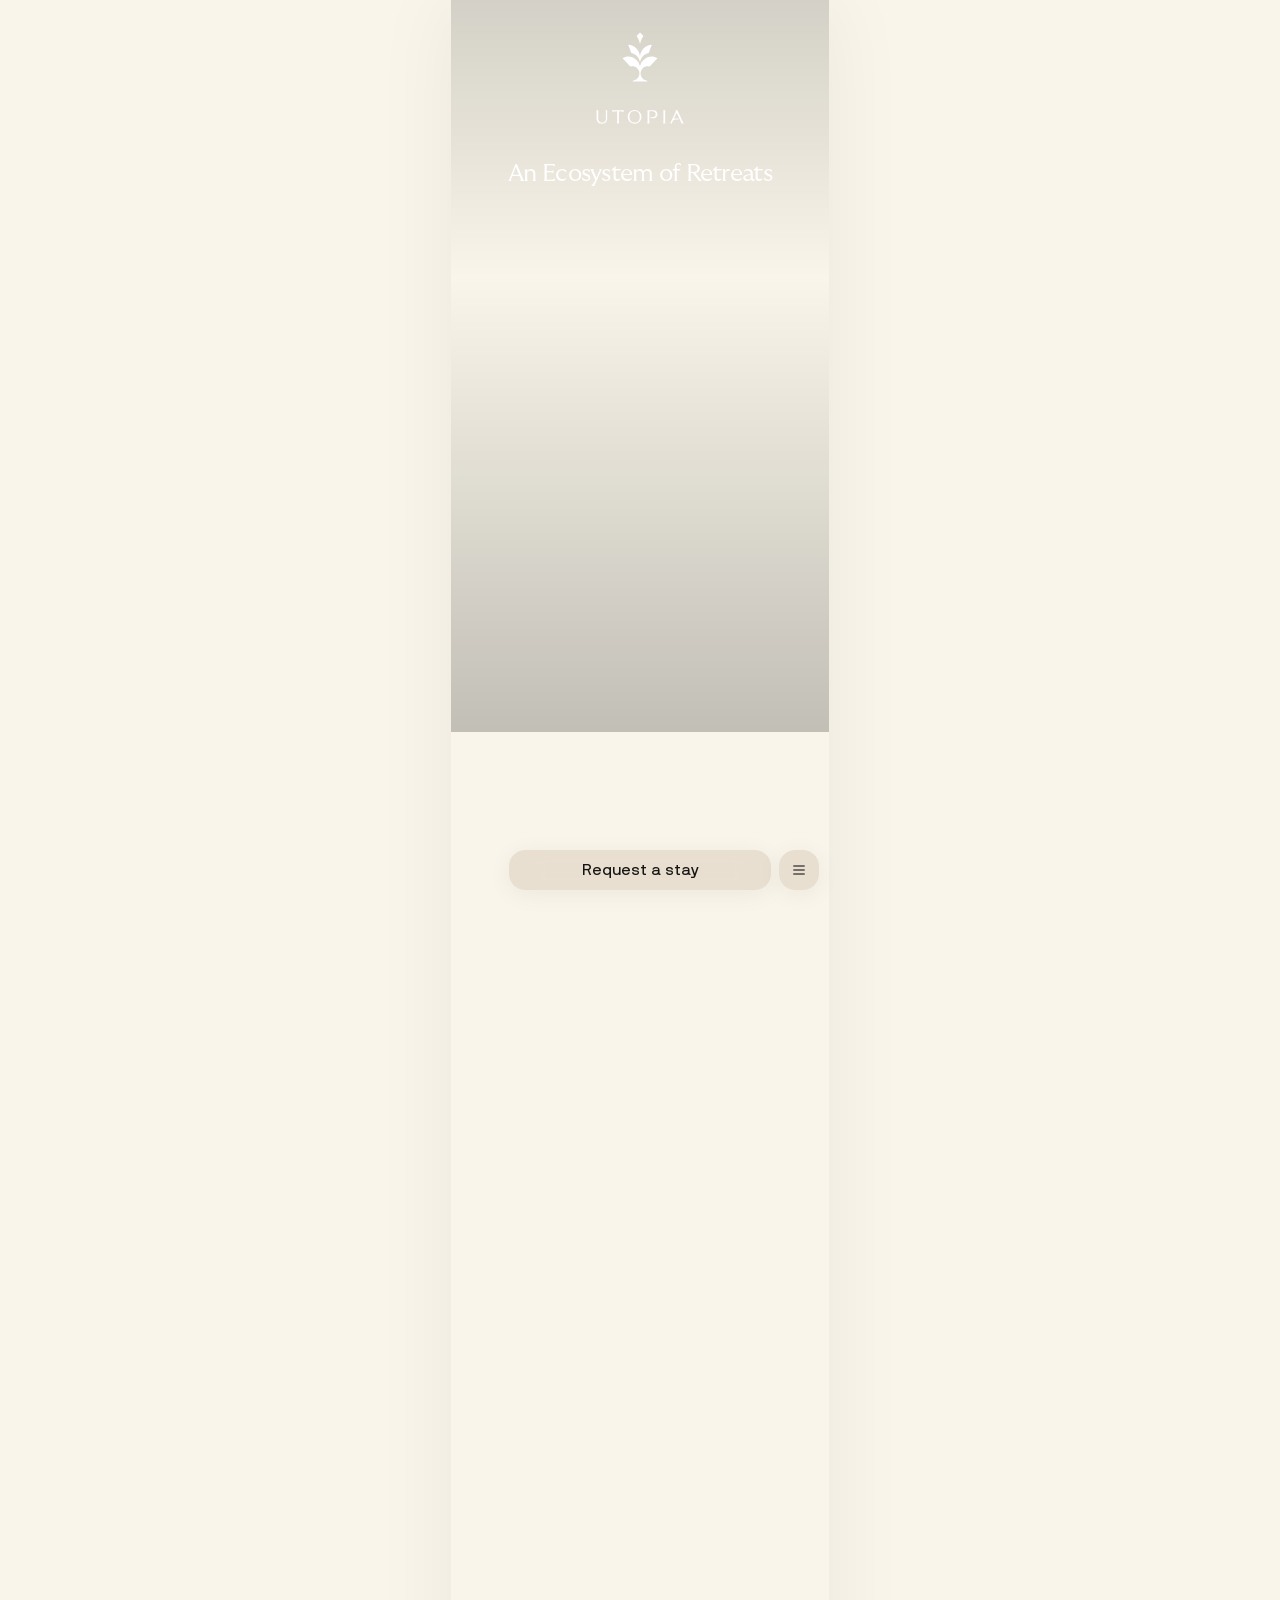
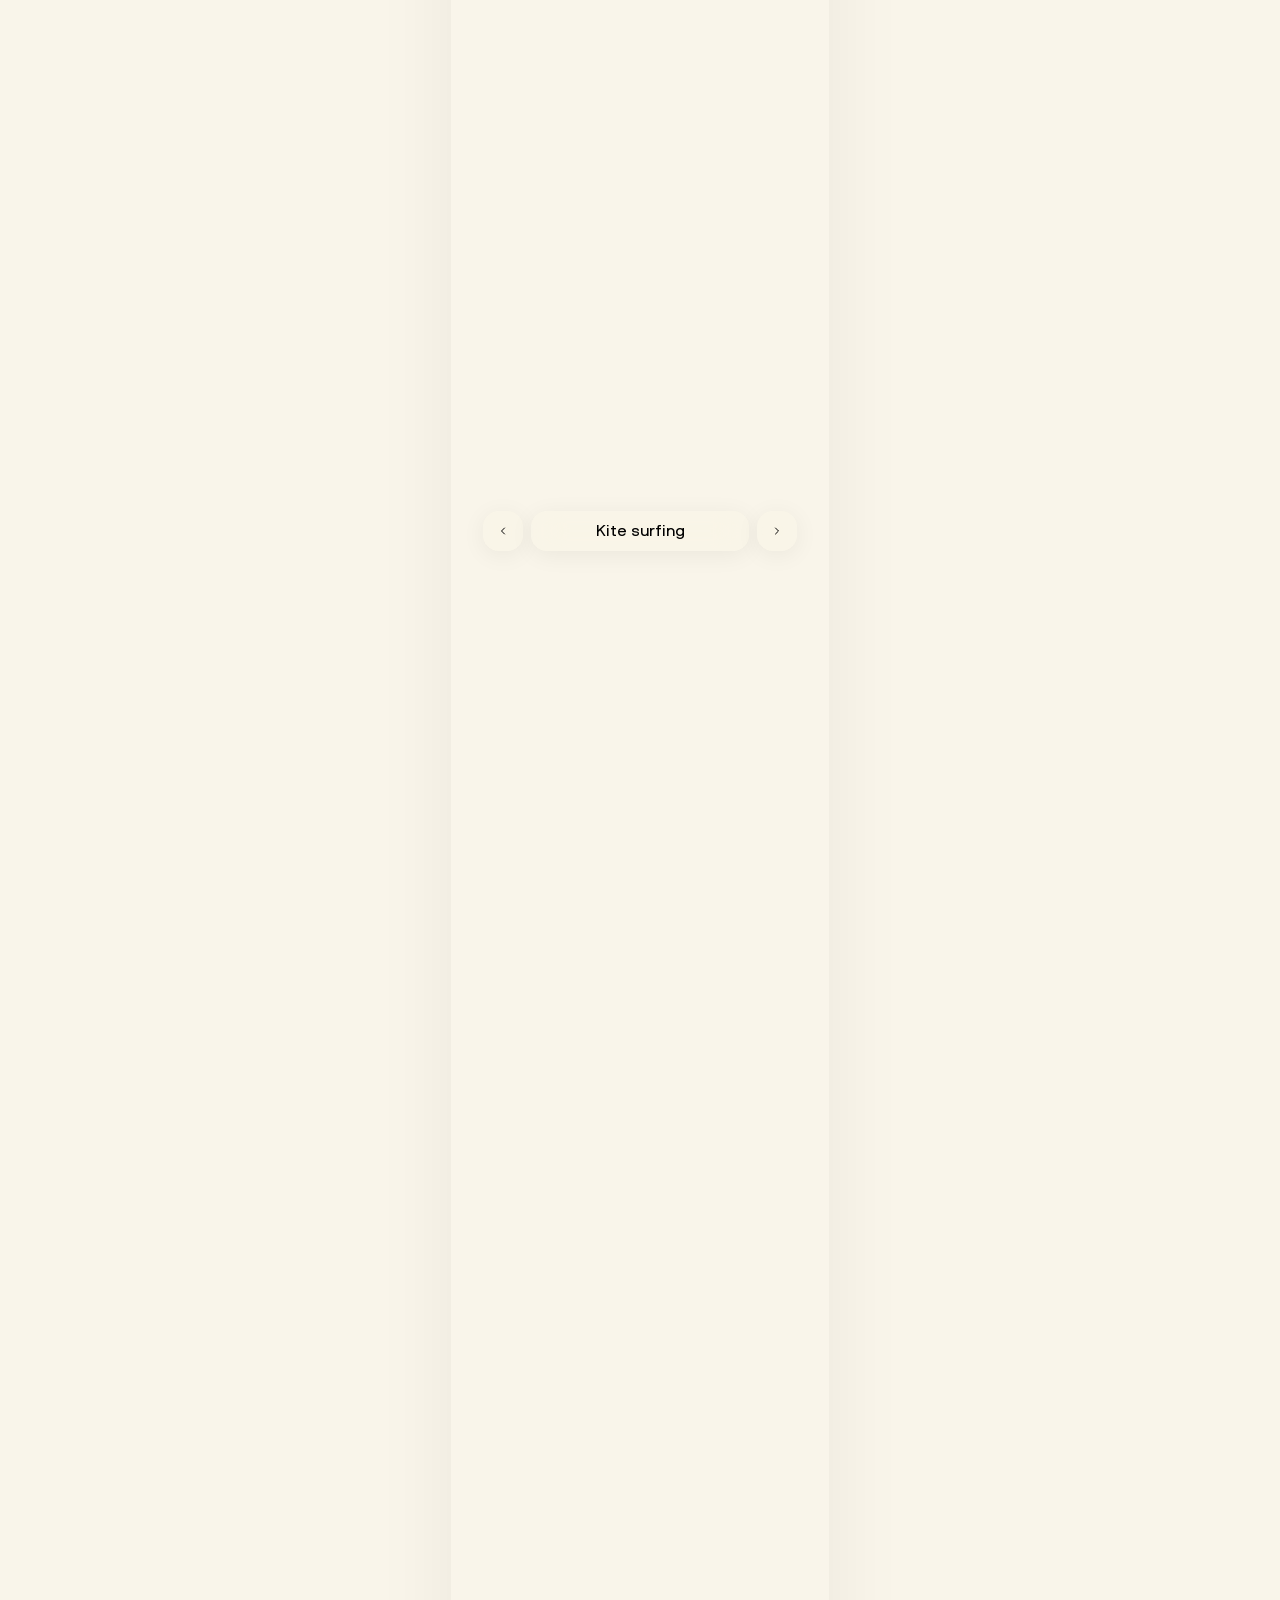
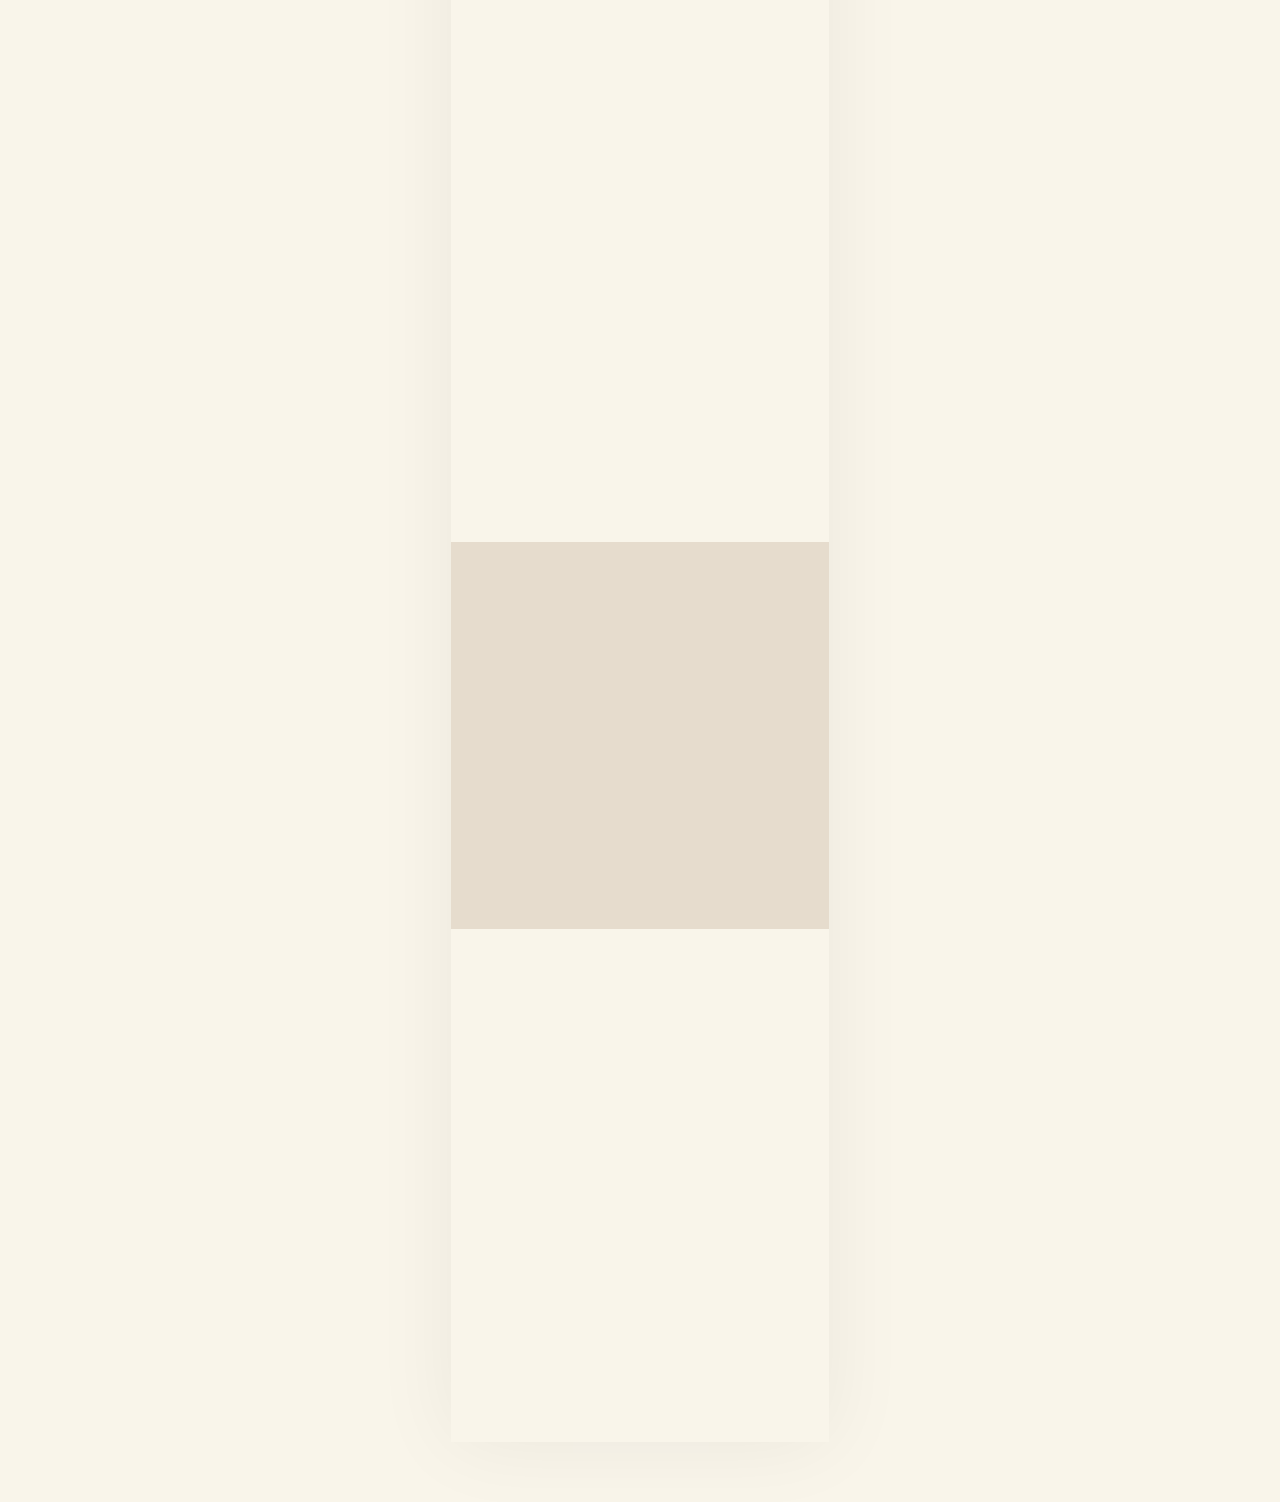
==== commit 97df0c9c: "Keep the compact logo bar hidden until the hero scrolls away. Use hidden by default, an explicit bar" ====
--- a/index.html
+++ b/index.html
@@ -10,8 +10,8 @@
     <link rel="stylesheet" href="css/fonts.css?v=20260602-1430" />
     <link rel="stylesheet" href="css/tokens.css?v=20260604-1755" />
     <link rel="stylesheet" href="css/base.css?v=20260602-1430" />
-    <link rel="stylesheet" href="css/components.css?v=20260610-1920" />
-    <link rel="stylesheet" href="css/sections.css?v=20260610-1840" />
+    <link rel="stylesheet" href="css/components.css?v=20260610-2030" />
+    <link rel="stylesheet" href="css/sections.css?v=20260610-1950" />
     <link rel="stylesheet" href="css/menu.css?v=20260610-1930" />
     <link rel="stylesheet" href="css/parallax.css?v=20260610-1310" />
     <link rel="stylesheet" href="css/responsive.css?v=20260604-1960" />
@@ -34,7 +34,7 @@
       <img class="hero__logo-mark" src="assets/LOGO.svg" alt="" width="100" height="114" />
     </a>
 
-    <header class="site-logo-bar" id="site-logo-bar" aria-hidden="true">
+    <header class="site-logo-bar" id="site-logo-bar" hidden aria-hidden="true">
       <a class="site-logo-bar__link" href="#top" aria-label="Utopia home">
         <img
           class="site-logo-bar__mark"
@@ -162,7 +162,7 @@
         </div>
 
         <div class="beyond__cards">
-          <a class="beyond__card" id="jet" href="#jet" data-reveal>
+          <a class="beyond__card" id="jet" href="coming-soon.html" data-coming-soon data-reveal>
             <div class="parallax-media beyond__card-media">
               <video
                 class="beyond__image beyond__video"
@@ -188,7 +188,7 @@
             </div>
           </a>
 
-          <a class="beyond__card" id="yacht" href="#yacht" data-reveal>
+          <a class="beyond__card" id="yacht" href="coming-soon.html" data-coming-soon data-reveal>
             <div class="parallax-media beyond__card-media">
               <video
                 class="beyond__image beyond__video"
@@ -284,15 +284,15 @@
           <div class="footer__destinations" data-reveal>
             <p class="footer__label">Destinations</p>
             <div class="footer__dest-list">
-              <a class="footer__dest" href="#destinations">
+              <a class="footer__dest" href="coming-soon.html" data-coming-soon>
                 <span>Tropical</span>
                 <img src="assets/chevron-dark.svg" alt="" width="12" height="12" />
               </a>
-              <a class="footer__dest" href="#destinations">
+              <a class="footer__dest" href="coming-soon.html" data-coming-soon>
                 <span>Urban</span>
                 <img src="assets/chevron-dark.svg" alt="" width="12" height="12" />
               </a>
-              <a class="footer__dest" href="#destinations">
+              <a class="footer__dest" href="coming-soon.html" data-coming-soon>
                 <span>Alpine</span>
                 <img src="assets/chevron-dark.svg" alt="" width="12" height="12" />
               </a>
@@ -300,9 +300,9 @@
           </div>
 
           <nav class="footer__links" aria-label="Site" data-reveal>
-            <a href="#experiences">Experiences</a>
-            <a href="#about" id="about">About</a>
-            <a href="#careers" id="careers">Careers</a>
+            <a href="coming-soon.html" data-coming-soon>Experiences</a>
+            <a href="coming-soon.html" id="about" data-coming-soon>About</a>
+            <a href="coming-soon.html" id="careers" data-coming-soon>Careers</a>
           </nav>
 
           <div class="footer__legal" data-reveal>
@@ -331,12 +331,12 @@
 
           <div class="footer__links menu__links" aria-label="Site">
             <div class="menu__link-group">
-              <a href="#jet">Private Jet</a>
-              <a href="#yacht">Superyacht</a>
+              <a href="coming-soon.html">Private Jet</a>
+              <a href="coming-soon.html">Superyacht</a>
             </div>
             <div class="menu__link-group">
-              <a href="#about">About</a>
-              <a href="#careers">Careers</a>
+              <a href="coming-soon.html">About</a>
+              <a href="coming-soon.html">Careers</a>
             </div>
           </div>
         </nav>
@@ -361,6 +361,6 @@
       </button>
     </nav>
 
-    <script type="module" src="js/main.js?v=20260610-1920"></script>
+    <script type="module" src="js/main.js?v=20260610-2030"></script>
   </body>
 </html>
--- a/css/components.css
+++ b/css/components.css
@@ -40,32 +40,41 @@
 }
 
 .site-logo-bar {
+  --site-logo-bar-height: calc(56px + env(safe-area-inset-top, 0px));
   position: fixed;
   z-index: 95;
   top: 0;
   left: 0;
   right: 0;
   width: 100%;
-  height: calc(56px + env(safe-area-inset-top, 0px));
+  height: var(--site-logo-bar-height);
   box-sizing: border-box;
   display: flex;
   justify-content: center;
-  align-items: center;
+  align-items: flex-end;
   padding: env(safe-area-inset-top, 0px) 0 0;
   background: var(--color-glass);
   backdrop-filter: blur(var(--glass-blur)) saturate(var(--glass-saturate));
   -webkit-backdrop-filter: blur(var(--glass-blur)) saturate(var(--glass-saturate));
-  transform: translateY(-100%);
+  transform: translate3d(0, calc(-1 * var(--site-logo-bar-height)), 0);
   opacity: 0;
-  pointer-events: none;
+  visibility: hidden;
+  pointer-events: none;
+  will-change: transform, opacity;
   transition:
     transform 0.45s var(--ease-cinematic),
-    opacity 0.45s var(--ease-cinematic);
+    opacity 0.45s var(--ease-cinematic),
+    visibility 0.45s var(--ease-cinematic);
+}
+
+.site-logo-bar[hidden] {
+  display: none !important;
 }
 
 .site-logo-bar.is-visible {
-  transform: translateY(0);
+  transform: translate3d(0, 0, 0);
   opacity: 1;
+  visibility: visible;
   pointer-events: auto;
 }
 
@@ -73,6 +82,8 @@
   display: flex;
   justify-content: center;
   align-items: center;
+  height: 56px;
+  flex-shrink: 0;
   text-decoration: none;
 }
 
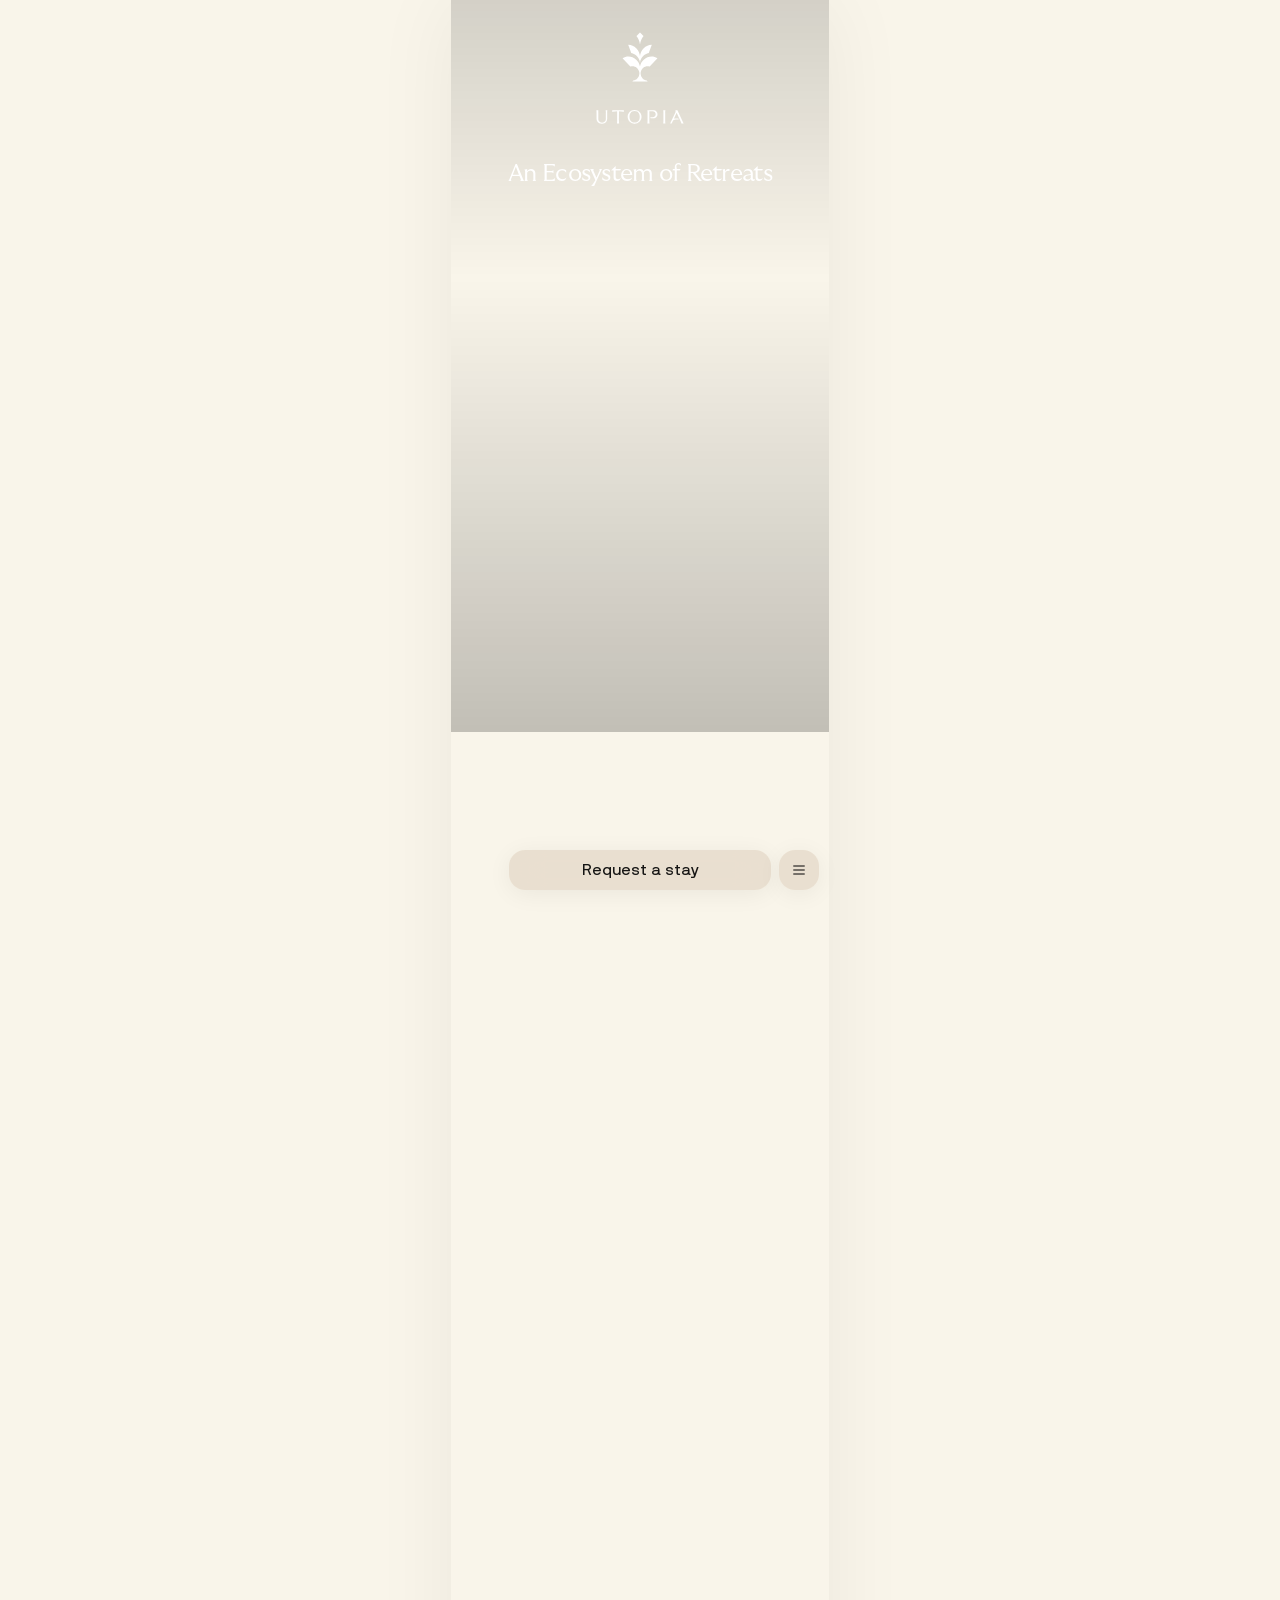
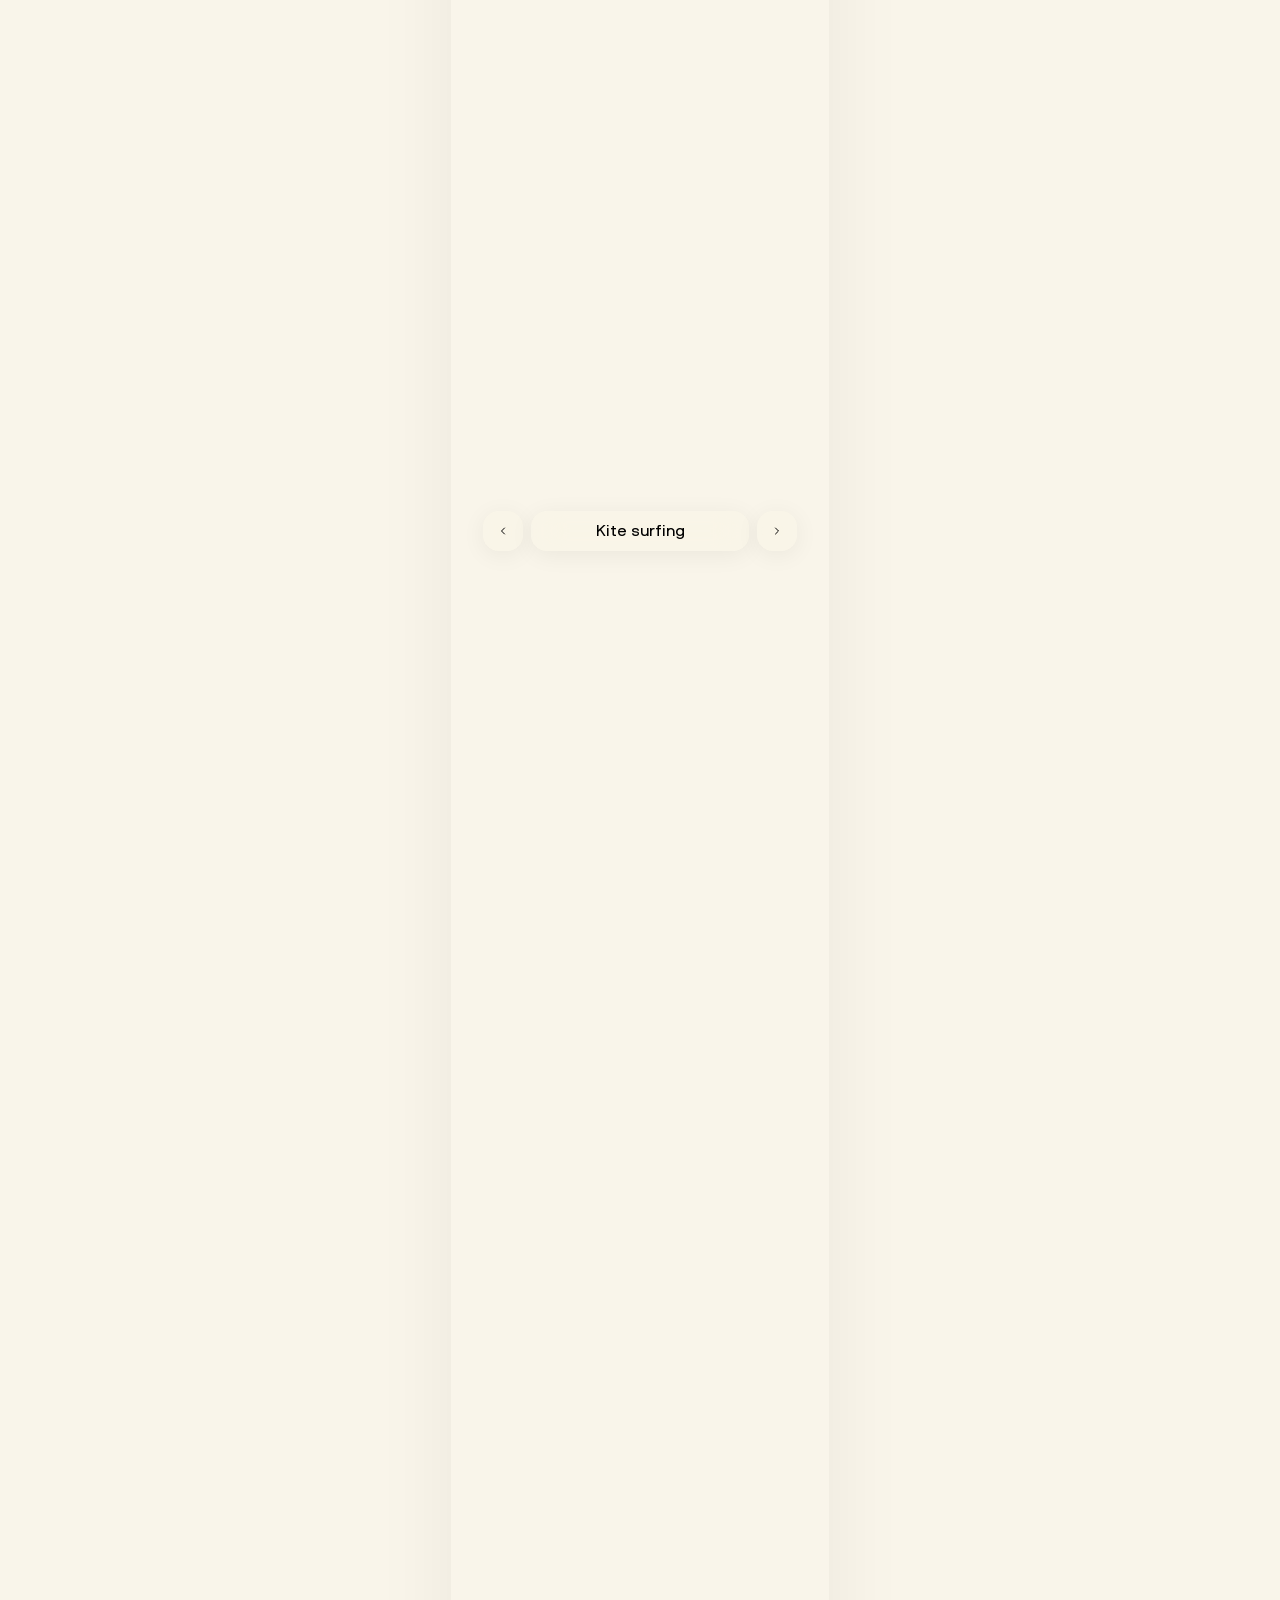
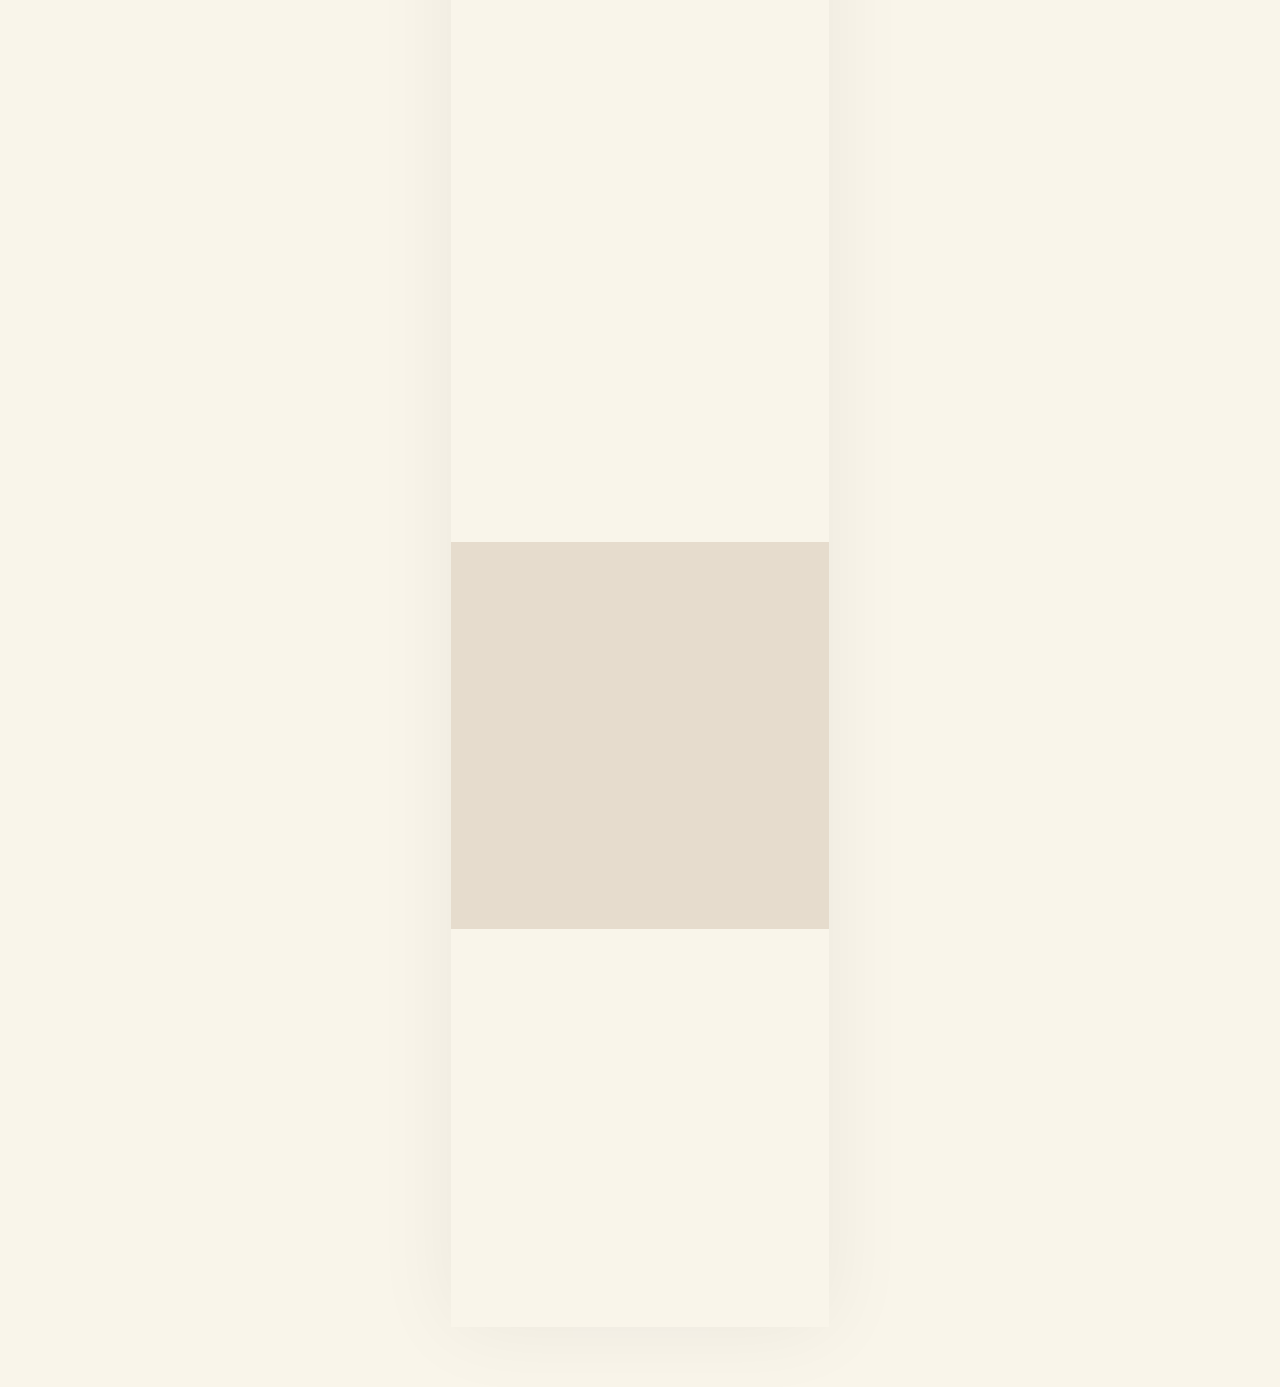
==== commit 71db7866: "Polish footer and menu navigation and keep the hero logo static on the first screen. Add footer dest" ====
--- a/index.html
+++ b/index.html
@@ -10,11 +10,11 @@
     <link rel="stylesheet" href="css/fonts.css?v=20260602-1430" />
     <link rel="stylesheet" href="css/tokens.css?v=20260604-1755" />
     <link rel="stylesheet" href="css/base.css?v=20260602-1430" />
-    <link rel="stylesheet" href="css/components.css?v=20260610-2030" />
-    <link rel="stylesheet" href="css/sections.css?v=20260610-1950" />
-    <link rel="stylesheet" href="css/menu.css?v=20260610-1930" />
+    <link rel="stylesheet" href="css/components.css?v=20260610-2220" />
+    <link rel="stylesheet" href="css/sections.css?v=20260610-2210" />
+    <link rel="stylesheet" href="css/menu.css?v=20260610-2130" />
     <link rel="stylesheet" href="css/parallax.css?v=20260610-1310" />
-    <link rel="stylesheet" href="css/responsive.css?v=20260604-1960" />
+    <link rel="stylesheet" href="css/responsive.css?v=20260610-2210" />
     <link rel="stylesheet" href="css/reveal.css?v=20260604-1700" />
     <link
       rel="stylesheet"
@@ -30,10 +30,6 @@
     />
   </head>
   <body>
-    <a class="hero__logo" href="#top" id="hero-logo" aria-label="Utopia home">
-      <img class="hero__logo-mark" src="assets/LOGO.svg" alt="" width="100" height="114" />
-    </a>
-
     <header class="site-logo-bar" id="site-logo-bar" hidden aria-hidden="true">
       <a class="site-logo-bar__link" href="#top" aria-label="Utopia home">
         <img
@@ -49,6 +45,10 @@
     <div class="page">
       <!-- Screen 1: Hero (378×794) -->
       <section class="hero" id="top" aria-label="Hero">
+        <a class="hero__logo" href="#top" id="hero-logo" aria-label="Utopia home">
+          <img class="hero__logo-mark" src="assets/LOGO.svg" alt="" width="100" height="114" />
+        </a>
+
         <!-- Background swiper (controlled by cards swiper) -->
         <div class="swiper hero__bg-swiper" aria-hidden="true">
           <div class="swiper-wrapper"></div>
@@ -283,20 +283,7 @@
         <div class="footer__inner">
           <div class="footer__destinations" data-reveal>
             <p class="footer__label">Destinations</p>
-            <div class="footer__dest-list">
-              <a class="footer__dest" href="coming-soon.html" data-coming-soon>
-                <span>Tropical</span>
-                <img src="assets/chevron-dark.svg" alt="" width="12" height="12" />
-              </a>
-              <a class="footer__dest" href="coming-soon.html" data-coming-soon>
-                <span>Urban</span>
-                <img src="assets/chevron-dark.svg" alt="" width="12" height="12" />
-              </a>
-              <a class="footer__dest" href="coming-soon.html" data-coming-soon>
-                <span>Alpine</span>
-                <img src="assets/chevron-dark.svg" alt="" width="12" height="12" />
-              </a>
-            </div>
+            <div data-footer-destinations></div>
           </div>
 
           <nav class="footer__links" aria-label="Site" data-reveal>
@@ -306,8 +293,9 @@
           </nav>
 
           <div class="footer__legal" data-reveal>
-            <span>Copyright</span>
-            <a href="#legal">Legal</a>
+            <p class="footer__legal-copy">Copyright © 2026 Utopia. All Rights Reserved</p>
+            <a href="coming-soon.html" data-coming-soon>Terms and conditions</a>
+            <a href="coming-soon.html" data-coming-soon>Privacy policy</a>
           </div>
         </div>
       </footer>
@@ -316,30 +304,32 @@
     <!-- Full-screen menu (Figma 722:1218) -->
     <aside class="menu" id="site-menu" aria-hidden="true" aria-label="Site menu">
       <div class="menu__surface">
-        <header class="menu__header">
-          <a class="logo menu__brand" href="#top" aria-label="Utopia home">
-            <img class="logo__full" src="assets/LOGO-dark.svg" alt="Utopia" width="100" height="114" />
-          </a>
-        </header>
-        <div class="menu__rule" role="presentation" aria-hidden="true"></div>
-
-        <nav class="menu__nav" aria-label="Main">
-          <div class="footer__destinations menu__destinations">
-            <p class="footer__label">Destinations</p>
-            <div data-menu-destinations></div>
-          </div>
-
-          <div class="footer__links menu__links" aria-label="Site">
-            <div class="menu__link-group">
-              <a href="coming-soon.html">Private Jet</a>
-              <a href="coming-soon.html">Superyacht</a>
-            </div>
-            <div class="menu__link-group">
-              <a href="coming-soon.html">About</a>
-              <a href="coming-soon.html">Careers</a>
-            </div>
-          </div>
-        </nav>
+        <div class="menu__scroll">
+          <header class="menu__header">
+            <a class="logo menu__brand" href="#top" aria-label="Utopia home">
+              <img class="logo__full" src="assets/LOGO-dark.svg" alt="Utopia" width="100" height="114" />
+            </a>
+          </header>
+          <div class="menu__rule" role="presentation" aria-hidden="true"></div>
+
+          <nav class="menu__nav" aria-label="Main">
+            <div class="footer__destinations menu__destinations">
+              <p class="footer__label">Destinations</p>
+              <div data-menu-destinations></div>
+            </div>
+
+            <div class="footer__links menu__links" aria-label="Site">
+              <div class="menu__link-group">
+                <span class="menu__link">Private Jet</span>
+                <span class="menu__link">Superyacht</span>
+              </div>
+              <div class="menu__link-group">
+                <span class="menu__link">About</span>
+                <span class="menu__link">Careers</span>
+              </div>
+            </div>
+          </nav>
+        </div>
       </div>
     </aside>
 
@@ -361,6 +351,6 @@
       </button>
     </nav>
 
-    <script type="module" src="js/main.js?v=20260610-2030"></script>
+    <script type="module" src="js/main.js?v=20260610-2220"></script>
   </body>
 </html>
--- a/css/components.css
+++ b/css/components.css
@@ -11,8 +11,8 @@
 }
 
 .hero__logo {
-  position: fixed;
-  z-index: 94;
+  position: absolute;
+  z-index: 4;
   top: max(10px, env(safe-area-inset-top, 0px));
   left: 50%;
   transform: translateX(-50%);
@@ -20,17 +20,7 @@
   justify-content: center;
   align-items: center;
   text-decoration: none;
-  opacity: 1;
-  visibility: visible;
   pointer-events: auto;
-  transition: opacity 0.35s var(--ease-cinematic), visibility 0.35s var(--ease-cinematic);
-}
-
-body.is-past-hero .hero__logo,
-body.menu-open .hero__logo {
-  opacity: 0;
-  visibility: hidden;
-  pointer-events: none;
 }
 
 .hero__logo-mark {
--- a/css/sections.css
+++ b/css/sections.css
@@ -532,6 +532,15 @@
   color: inherit;
   overflow: hidden;
   scroll-margin-top: calc(max(10px, env(safe-area-inset-top, 0px)) + 8px);
+  -webkit-tap-highlight-color: transparent;
+  tap-highlight-color: transparent;
+  outline: none;
+}
+
+.beyond__card:focus,
+.beyond__card:active {
+  outline: none;
+  color: inherit;
 }
 
 .beyond__card-media {
@@ -1010,8 +1019,9 @@
 
 .footer__legal {
   display: flex;
-  align-items: center;
-  gap: 14px;
+  flex-direction: column;
+  align-items: flex-start;
+  gap: 8px;
   width: 100%;
   max-width: 100%;
   box-sizing: border-box;
@@ -1022,14 +1032,13 @@
   color: rgba(22, 21, 20, 0.6);
 }
 
-.footer__legal span,
+.footer__legal-copy {
+  margin: 0;
+}
+
 .footer__legal a {
-  width: 150px;
-}
-
-.footer__legal a {
-  text-align: right;
   color: inherit;
+  text-align: left;
 }
 
 @media (min-width: 379px) {
--- a/css/menu.css
+++ b/css/menu.css
@@ -7,8 +7,11 @@
   z-index: 99;
   width: 100%;
   max-width: var(--max-width);
+  height: 100dvh;
+  height: 100svh;
   margin-left: auto;
   margin-right: auto;
+  overflow: hidden;
   pointer-events: none;
   visibility: hidden;
 }
@@ -23,20 +26,26 @@
   inset: 0;
   display: flex;
   flex-direction: column;
+  min-height: 0;
   background: var(--color-cream);
-  padding: 0 0 calc(var(--dock-safe) + 16px);
-  overflow-y: auto;
-  -webkit-overflow-scrolling: touch;
+  overflow: hidden;
   opacity: 0;
-  transform: translateY(12px);
-  transition:
-    opacity 0.35s var(--ease-cinematic),
-    transform 0.35s var(--ease-cinematic);
+  transition: opacity 0.35s var(--ease-cinematic);
 }
 
 .menu.is-open .menu__surface {
   opacity: 1;
-  transform: translateY(0);
+}
+
+.menu__scroll {
+  flex: 1;
+  min-height: 0;
+  overflow-x: hidden;
+  overflow-y: auto;
+  overscroll-behavior-y: contain;
+  -webkit-overflow-scrolling: touch;
+  touch-action: pan-y;
+  padding: 0 0 calc(var(--dock-safe) + 16px);
 }
 
 .menu__header {
@@ -164,13 +173,26 @@
   text-decoration: none;
 }
 
-a.menu__dest-property:hover,
-a.menu__dest-property:focus-visible {
+.menu__dest-property--active {
   color: var(--color-text);
+  cursor: pointer;
+}
+
+a.menu__dest-property--active:hover,
+a.menu__dest-property--active:focus-visible {
+  color: var(--color-text);
+}
+
+.menu__link {
+  width: 100%;
+  max-width: 100%;
+  box-sizing: border-box;
+  color: inherit;
 }
 
 body.menu-open {
   overflow: hidden;
+  width: 100%;
 }
 
 body.menu-open .dock__icon-menu {
--- a/css/responsive.css
+++ b/css/responsive.css
@@ -103,12 +103,9 @@
   white-space: normal;
 }
 
-.footer__legal {
-  flex-wrap: wrap;
-}
-
+/* 48px under legal; body already has padding-bottom: var(--dock-safe) for the dock */
 .footer {
-  padding-bottom: calc(var(--dock-safe) + 32px);
+  padding-bottom: 48px;
 }
 
 .days {
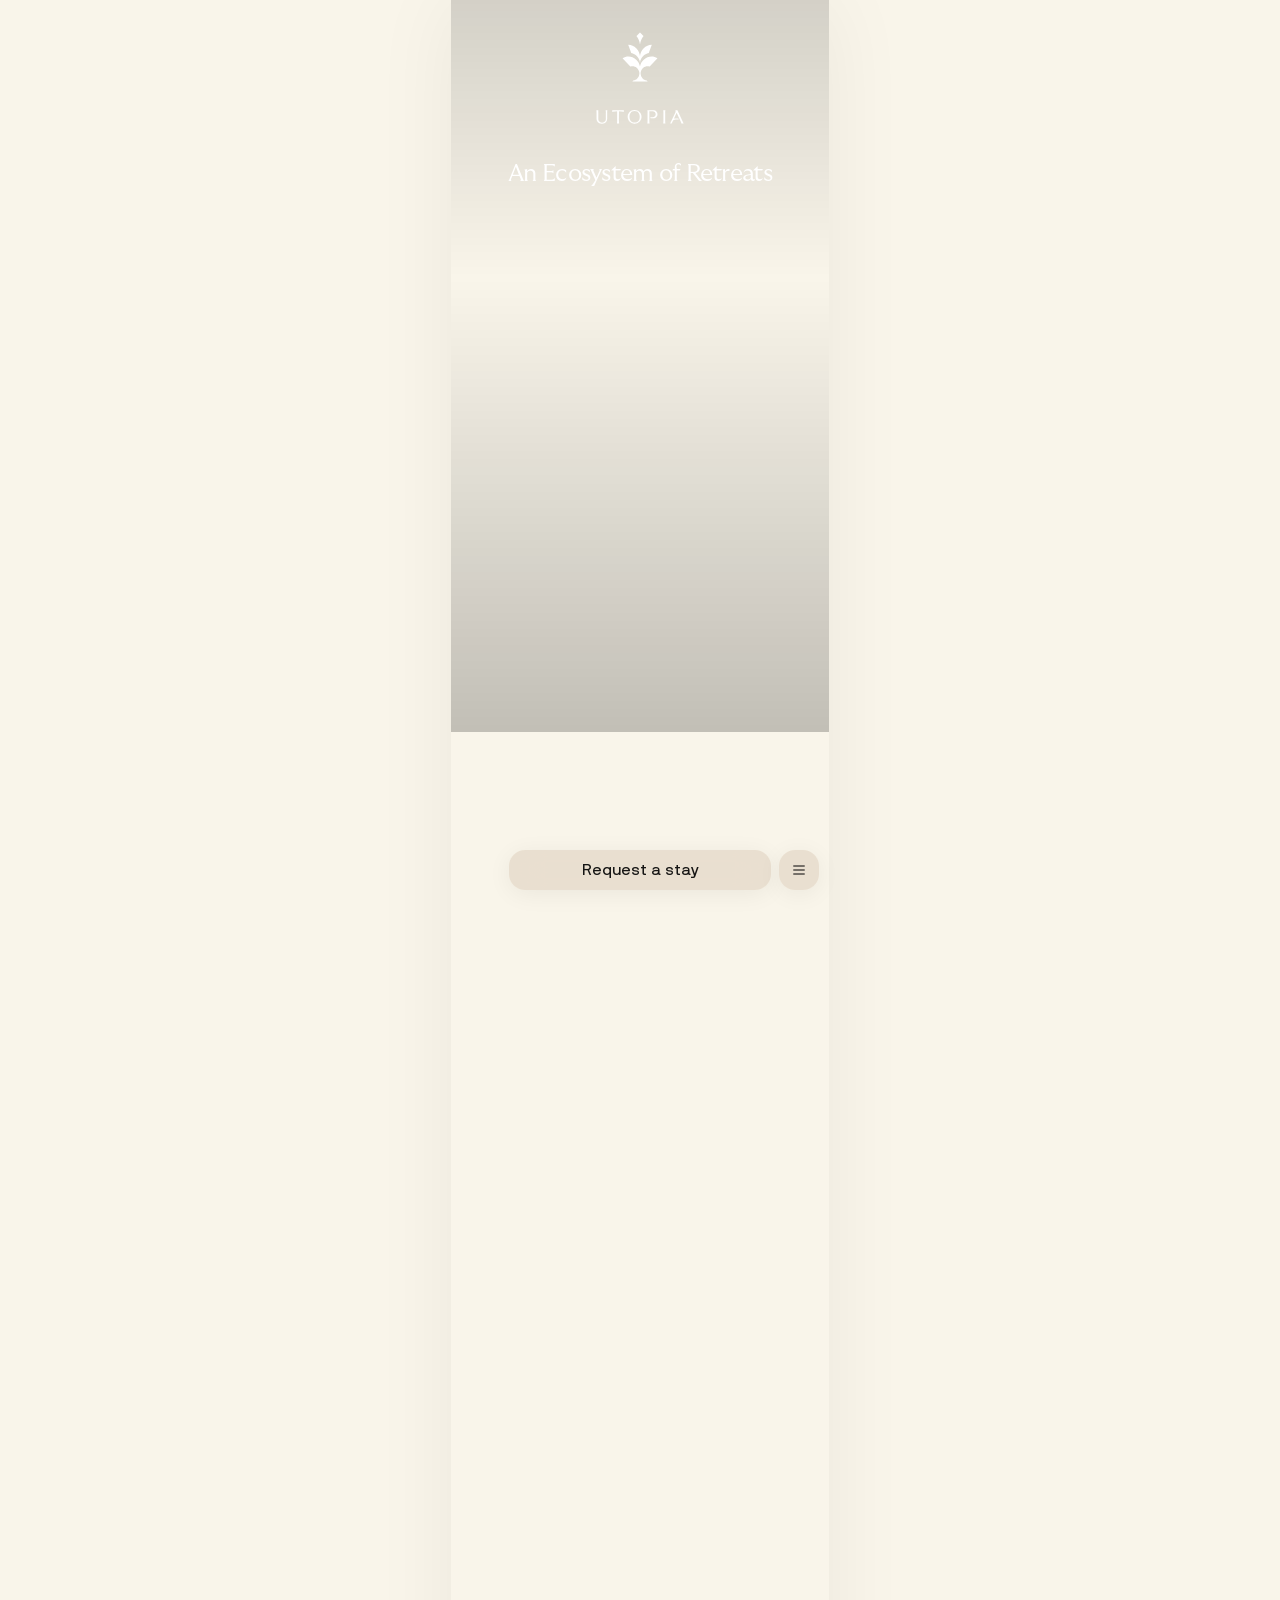
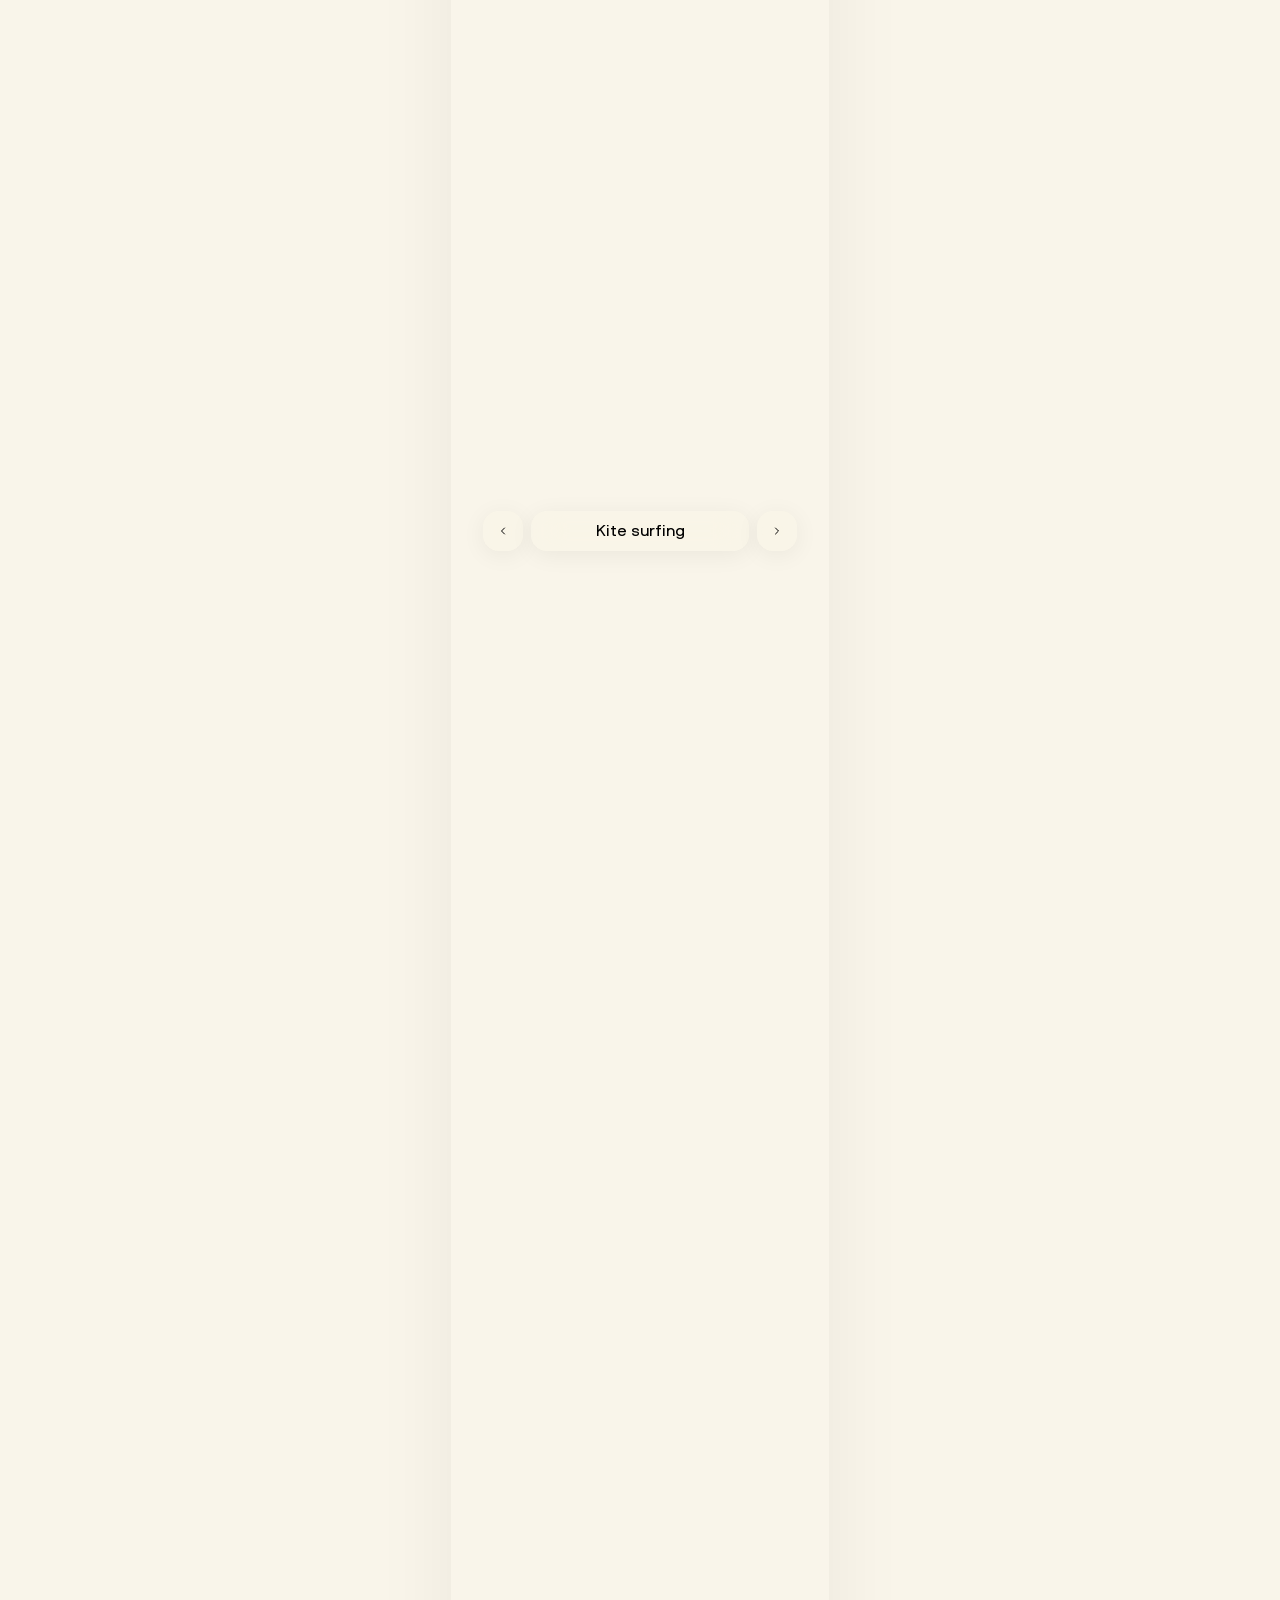
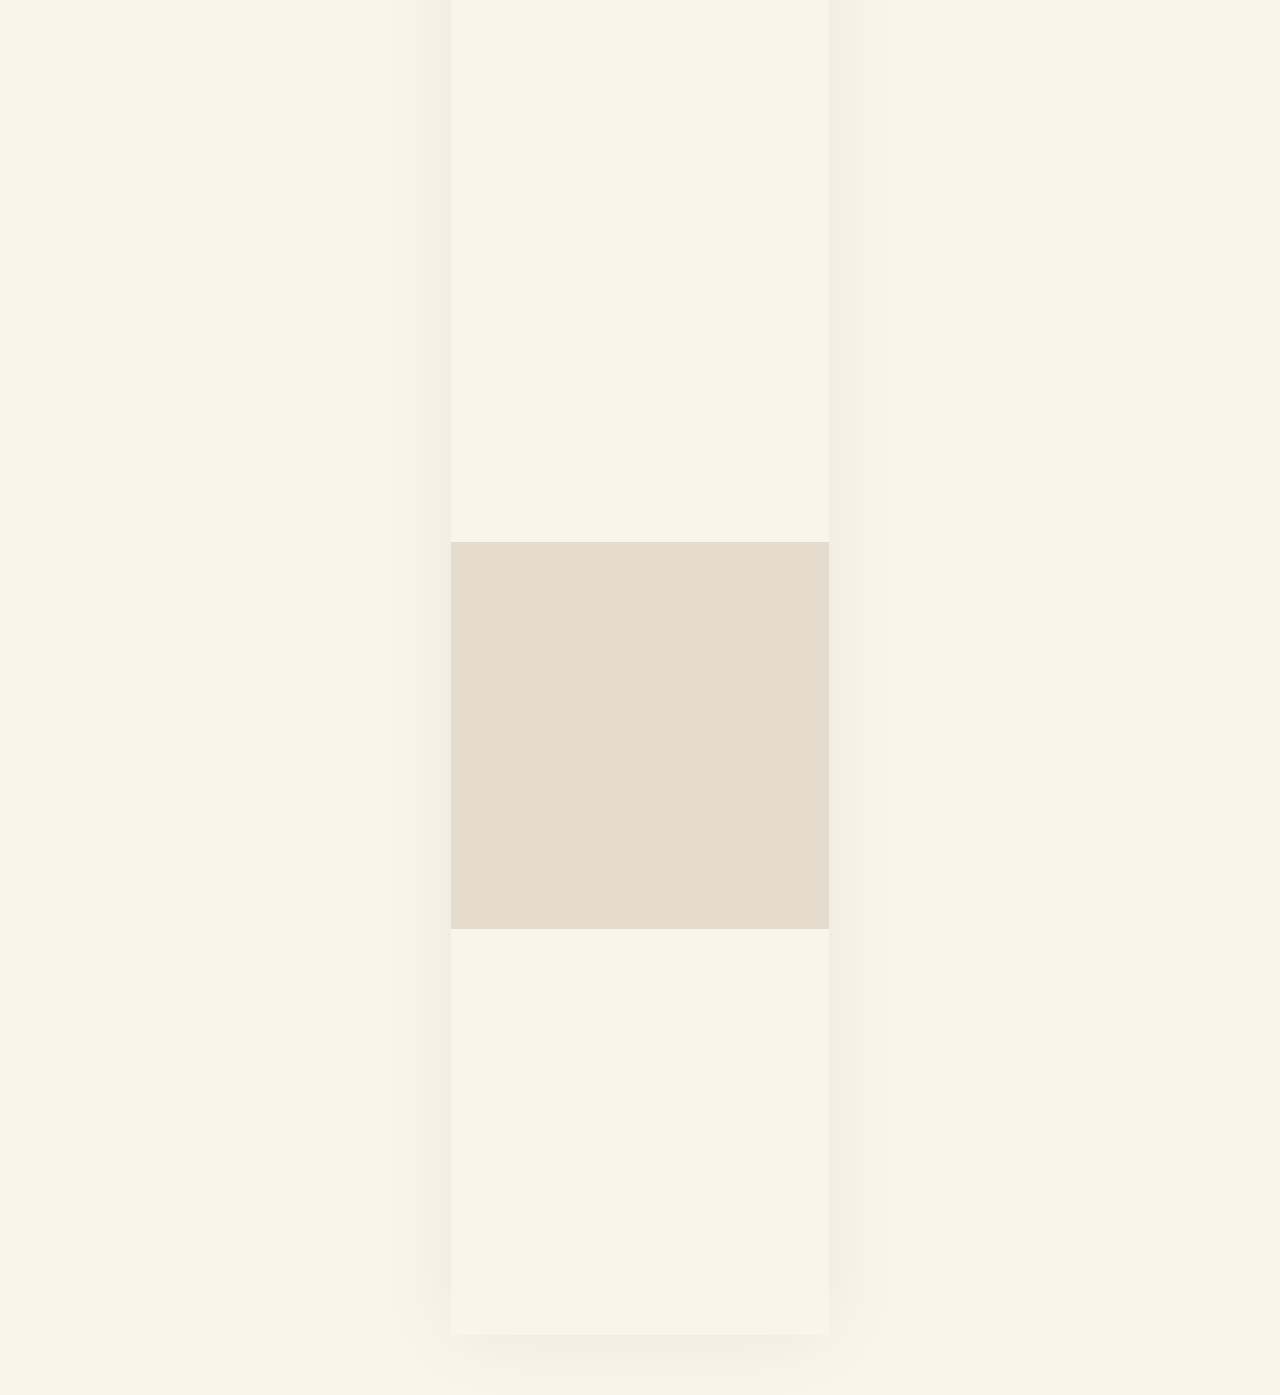
==== commit 278add48: "Fix the hero logo fixed positioning and match footer legal text to destination list size. Move the w" ====
--- a/index.html
+++ b/index.html
@@ -10,9 +10,9 @@
     <link rel="stylesheet" href="css/fonts.css?v=20260602-1430" />
     <link rel="stylesheet" href="css/tokens.css?v=20260604-1755" />
     <link rel="stylesheet" href="css/base.css?v=20260602-1430" />
-    <link rel="stylesheet" href="css/components.css?v=20260610-2220" />
-    <link rel="stylesheet" href="css/sections.css?v=20260610-2210" />
-    <link rel="stylesheet" href="css/menu.css?v=20260610-2130" />
+    <link rel="stylesheet" href="css/components.css?v=20260610-2330" />
+    <link rel="stylesheet" href="css/sections.css?v=20260610-2340" />
+    <link rel="stylesheet" href="css/menu.css?v=20260610-2300" />
     <link rel="stylesheet" href="css/parallax.css?v=20260610-1310" />
     <link rel="stylesheet" href="css/responsive.css?v=20260610-2210" />
     <link rel="stylesheet" href="css/reveal.css?v=20260604-1700" />
@@ -30,6 +30,10 @@
     />
   </head>
   <body>
+    <a class="hero__logo" href="#top" id="hero-logo" aria-label="Utopia home">
+      <img class="hero__logo-mark" src="assets/LOGO.svg" alt="" width="100" height="114" />
+    </a>
+
     <header class="site-logo-bar" id="site-logo-bar" hidden aria-hidden="true">
       <a class="site-logo-bar__link" href="#top" aria-label="Utopia home">
         <img
@@ -45,10 +49,6 @@
     <div class="page">
       <!-- Screen 1: Hero (378×794) -->
       <section class="hero" id="top" aria-label="Hero">
-        <a class="hero__logo" href="#top" id="hero-logo" aria-label="Utopia home">
-          <img class="hero__logo-mark" src="assets/LOGO.svg" alt="" width="100" height="114" />
-        </a>
-
         <!-- Background swiper (controlled by cards swiper) -->
         <div class="swiper hero__bg-swiper" aria-hidden="true">
           <div class="swiper-wrapper"></div>
@@ -281,21 +281,21 @@
       <!-- Footer (378×510) -->
       <footer class="footer" aria-label="Footer" data-reveal-group>
         <div class="footer__inner">
-          <div class="footer__destinations" data-reveal>
-            <p class="footer__label">Destinations</p>
-            <div data-footer-destinations></div>
+          <div class="footer__destinations">
+            <p class="footer__label" data-reveal>Destinations</p>
+            <div data-destinations-nav data-destinations-id-prefix="footer-dest"></div>
           </div>
 
           <nav class="footer__links" aria-label="Site" data-reveal>
-            <a href="coming-soon.html" data-coming-soon>Experiences</a>
-            <a href="coming-soon.html" id="about" data-coming-soon>About</a>
-            <a href="coming-soon.html" id="careers" data-coming-soon>Careers</a>
+            <span class="footer__link">Experiences</span>
+            <span class="footer__link" id="about">About</span>
+            <span class="footer__link" id="careers">Careers</span>
           </nav>
 
           <div class="footer__legal" data-reveal>
             <p class="footer__legal-copy">Copyright © 2026 Utopia. All Rights Reserved</p>
-            <a href="coming-soon.html" data-coming-soon>Terms and conditions</a>
-            <a href="coming-soon.html" data-coming-soon>Privacy policy</a>
+            <span class="footer__link">Terms and conditions</span>
+            <span class="footer__link">Privacy policy</span>
           </div>
         </div>
       </footer>
@@ -315,17 +315,17 @@
           <nav class="menu__nav" aria-label="Main">
             <div class="footer__destinations menu__destinations">
               <p class="footer__label">Destinations</p>
-              <div data-menu-destinations></div>
+              <div data-destinations-nav data-destinations-id-prefix="menu-dest"></div>
             </div>
 
             <div class="footer__links menu__links" aria-label="Site">
               <div class="menu__link-group">
-                <span class="menu__link">Private Jet</span>
-                <span class="menu__link">Superyacht</span>
+                <a class="menu__link" href="coming-soon.html" data-coming-soon>Private Jet</a>
+                <a class="menu__link" href="coming-soon.html" data-coming-soon>Superyacht</a>
               </div>
               <div class="menu__link-group">
-                <span class="menu__link">About</span>
-                <span class="menu__link">Careers</span>
+                <a class="menu__link" href="coming-soon.html" data-coming-soon>About</a>
+                <a class="menu__link" href="coming-soon.html" data-coming-soon>Careers</a>
               </div>
             </div>
           </nav>
@@ -351,6 +351,6 @@
       </button>
     </nav>
 
-    <script type="module" src="js/main.js?v=20260610-2220"></script>
+    <script type="module" src="js/main.js?v=20260610-2330"></script>
   </body>
 </html>
--- a/css/sections.css
+++ b/css/sections.css
@@ -1010,7 +1010,8 @@
   color: #161514;
 }
 
-.footer__links a {
+.footer__links a,
+.footer__link {
   width: 100%;
   max-width: 100%;
   box-sizing: border-box;
@@ -1027,16 +1028,17 @@
   box-sizing: border-box;
   font-family: var(--font-sans);
   font-weight: 400;
-  font-size: 12px;
+  font-size: 14px;
   line-height: 1.3;
-  color: rgba(22, 21, 20, 0.6);
+  color: var(--color-text-muted);
 }
 
 .footer__legal-copy {
   margin: 0;
 }
 
-.footer__legal a {
+.footer__legal a,
+.footer__legal .footer__link {
   color: inherit;
   text-align: left;
 }
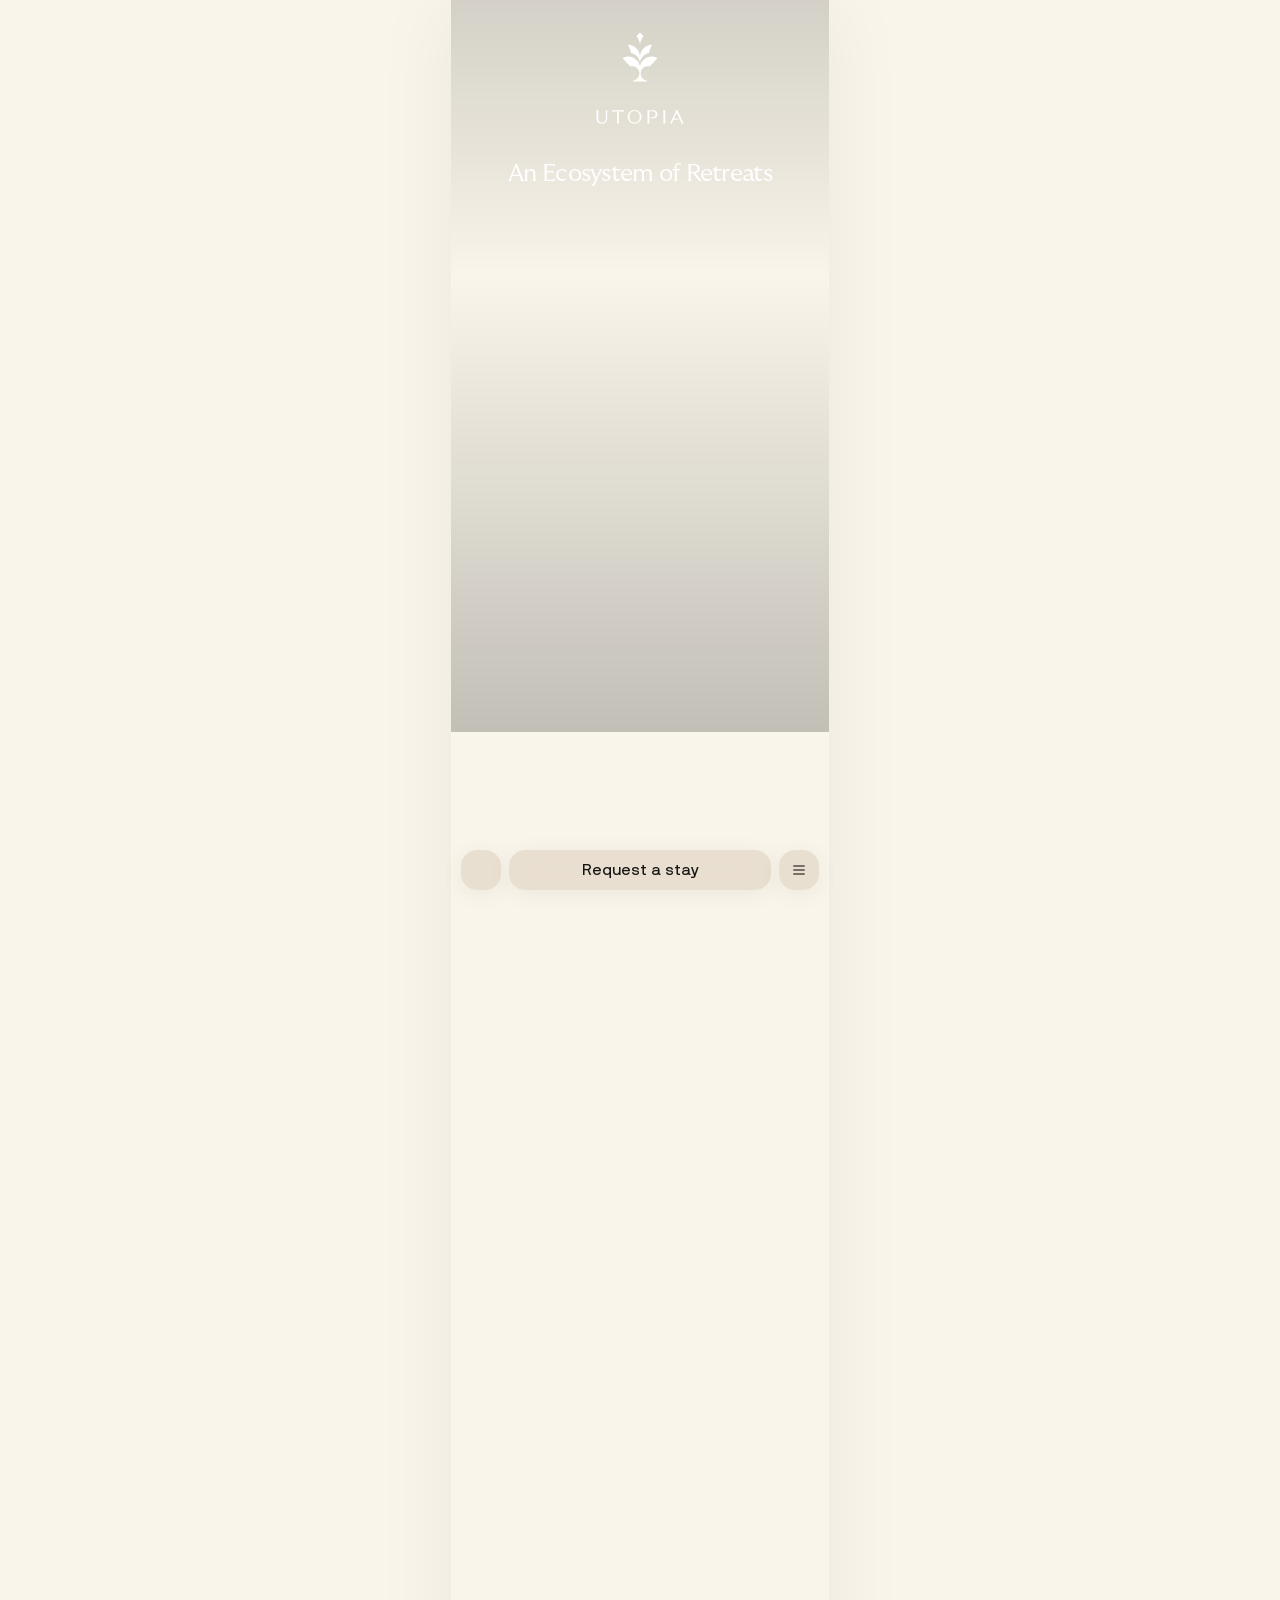
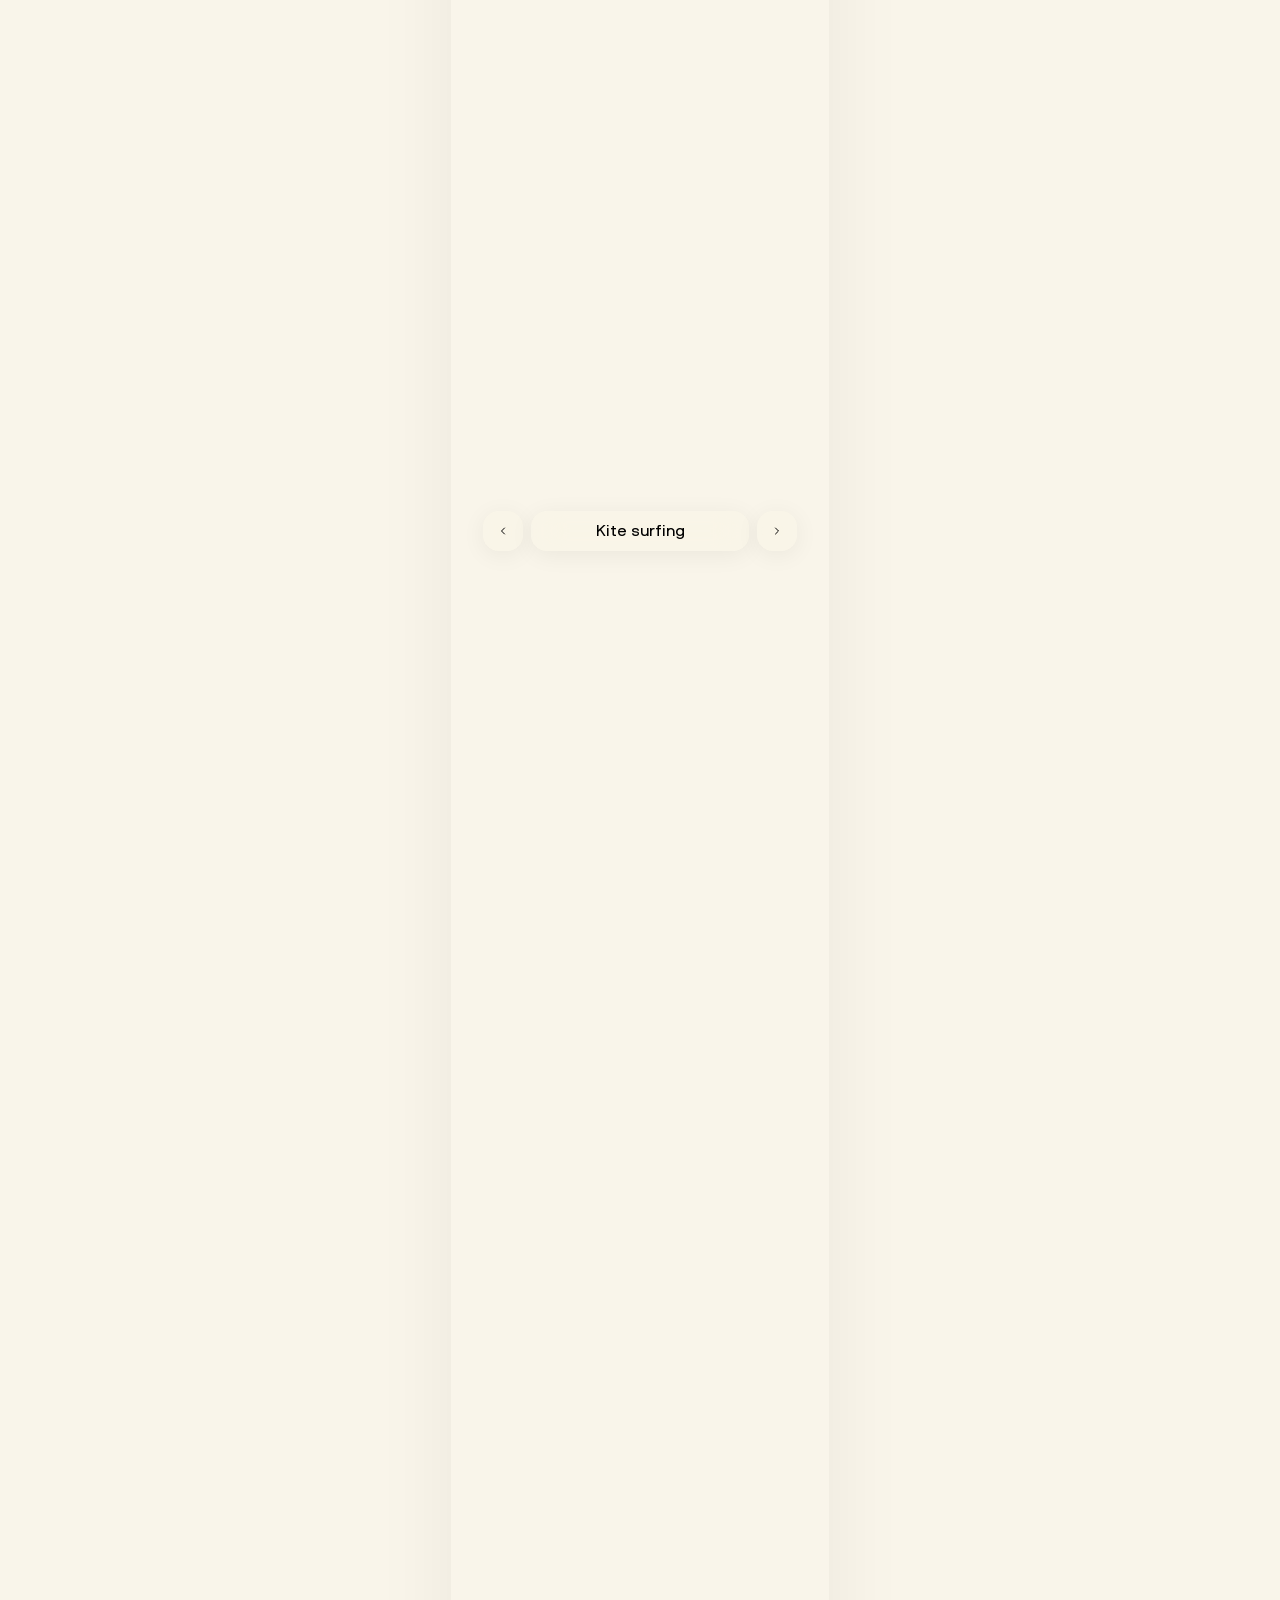
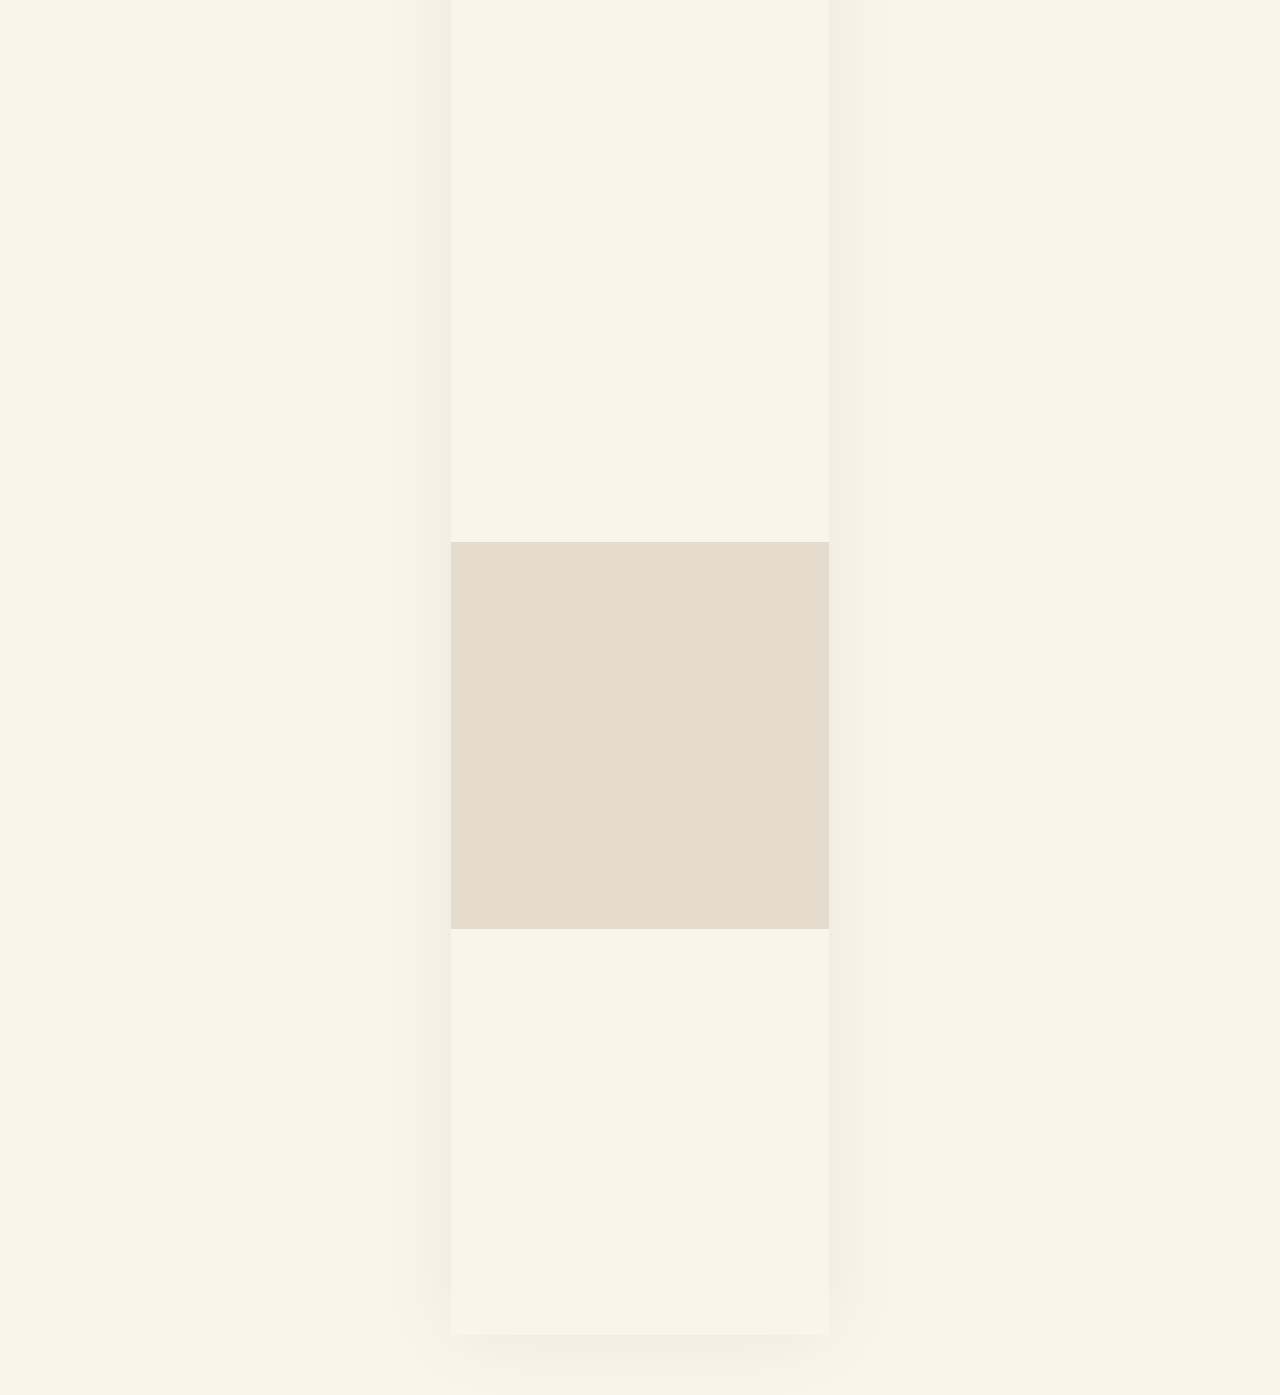
==== commit b3330ffc: "Make the hero emblem static, enlarge the dock mark, and polish menu copy. Link Destinations in the m" ====
--- a/index.html
+++ b/index.html
@@ -10,9 +10,9 @@
     <link rel="stylesheet" href="css/fonts.css?v=20260602-1430" />
     <link rel="stylesheet" href="css/tokens.css?v=20260604-1755" />
     <link rel="stylesheet" href="css/base.css?v=20260602-1430" />
-    <link rel="stylesheet" href="css/components.css?v=20260610-2330" />
+    <link rel="stylesheet" href="css/components.css?v=20260610-2430" />
     <link rel="stylesheet" href="css/sections.css?v=20260610-2340" />
-    <link rel="stylesheet" href="css/menu.css?v=20260610-2300" />
+    <link rel="stylesheet" href="css/menu.css?v=20260610-2420" />
     <link rel="stylesheet" href="css/parallax.css?v=20260610-1310" />
     <link rel="stylesheet" href="css/responsive.css?v=20260610-2210" />
     <link rel="stylesheet" href="css/reveal.css?v=20260604-1700" />
@@ -30,10 +30,6 @@
     />
   </head>
   <body>
-    <a class="hero__logo" href="#top" id="hero-logo" aria-label="Utopia home">
-      <img class="hero__logo-mark" src="assets/LOGO.svg" alt="" width="100" height="114" />
-    </a>
-
     <header class="site-logo-bar" id="site-logo-bar" hidden aria-hidden="true">
       <a class="site-logo-bar__link" href="#top" aria-label="Utopia home">
         <img
@@ -49,6 +45,10 @@
     <div class="page">
       <!-- Screen 1: Hero (378×794) -->
       <section class="hero" id="top" aria-label="Hero">
+        <div class="hero__logo" aria-hidden="true">
+          <img class="hero__logo-mark" src="assets/LOGO.svg" alt="" width="100" height="114" />
+        </div>
+
         <!-- Background swiper (controlled by cards swiper) -->
         <div class="swiper hero__bg-swiper" aria-hidden="true">
           <div class="swiper-wrapper"></div>
@@ -314,7 +314,7 @@
 
           <nav class="menu__nav" aria-label="Main">
             <div class="footer__destinations menu__destinations">
-              <p class="footer__label">Destinations</p>
+              <a class="footer__label menu__destinations-label" href="coming-soon.html" data-coming-soon>Destinations</a>
               <div data-destinations-nav data-destinations-id-prefix="menu-dest"></div>
             </div>
 
@@ -335,9 +335,9 @@
 
     <!-- Fixed dock -->
     <nav class="dock" aria-label="Primary navigation">
-      <button type="button" class="dock__icon-btn dock__icon-btn--ghost" aria-hidden="true" tabindex="-1">
-        <img src="assets/menu.svg" alt="" />
-      </button>
+      <a class="dock__icon-btn dock__home" href="#top" aria-label="Utopia home">
+        <img class="dock__home-mark" src="assets/logo-mark-dark.svg" alt="" width="18" height="18" />
+      </a>
       <a class="dock__cta" href="#request">Request a stay</a>
       <button
         type="button"
@@ -351,6 +351,6 @@
       </button>
     </nav>
 
-    <script type="module" src="js/main.js?v=20260610-2330"></script>
+    <script type="module" src="js/main.js?v=20260610-2430"></script>
   </body>
 </html>
--- a/css/components.css
+++ b/css/components.css
@@ -19,8 +19,8 @@
   display: flex;
   justify-content: center;
   align-items: center;
-  text-decoration: none;
-  pointer-events: auto;
+  pointer-events: none;
+  user-select: none;
 }
 
 .hero__logo-mark {
@@ -238,6 +238,18 @@
 .dock__icon-btn img {
   width: 16px;
   height: 16px;
+}
+
+.dock__home {
+  text-decoration: none;
+  color: inherit;
+}
+
+.dock__home-mark {
+  display: block;
+  width: 18px;
+  height: 18px;
+  object-fit: contain;
 }
 
 /* Buttons */
--- a/css/menu.css
+++ b/css/menu.css
@@ -90,6 +90,12 @@
   max-width: 100%;
 }
 
+.menu__destinations-label {
+  display: block;
+  text-decoration: none;
+  color: inherit;
+}
+
 .menu__nav .menu__links {
   gap: 40px;
 }
@@ -122,6 +128,9 @@
 }
 
 .menu__dest-toggle {
+  display: inline-flex;
+  align-items: center;
+  gap: 8px;
   margin: 0;
   padding: 0;
   border: none;
@@ -135,6 +144,10 @@
   cursor: pointer;
 }
 
+.menu__dest-toggle-label {
+  flex-shrink: 0;
+}
+
 .menu__dest-chevron {
   display: block;
   width: 12px;
@@ -188,6 +201,7 @@
   max-width: 100%;
   box-sizing: border-box;
   color: inherit;
+  text-decoration: none;
 }
 
 body.menu-open {
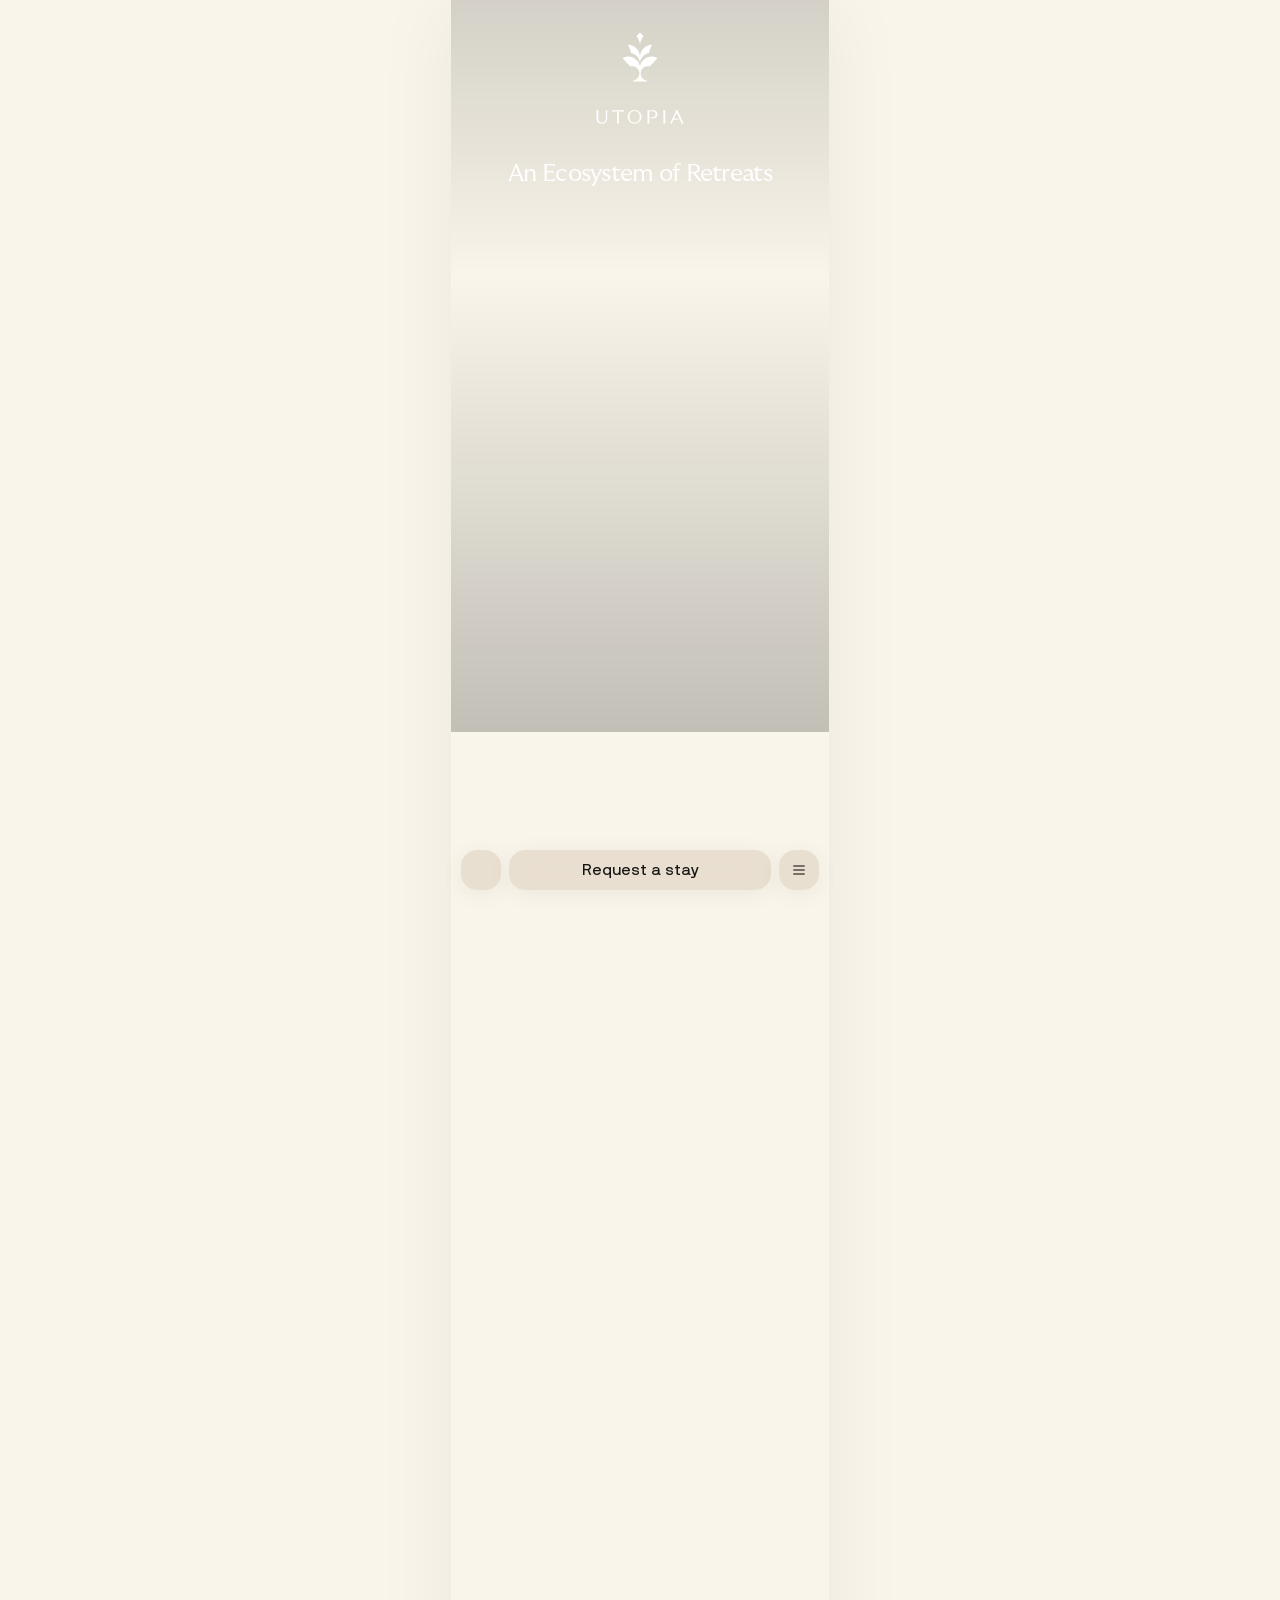
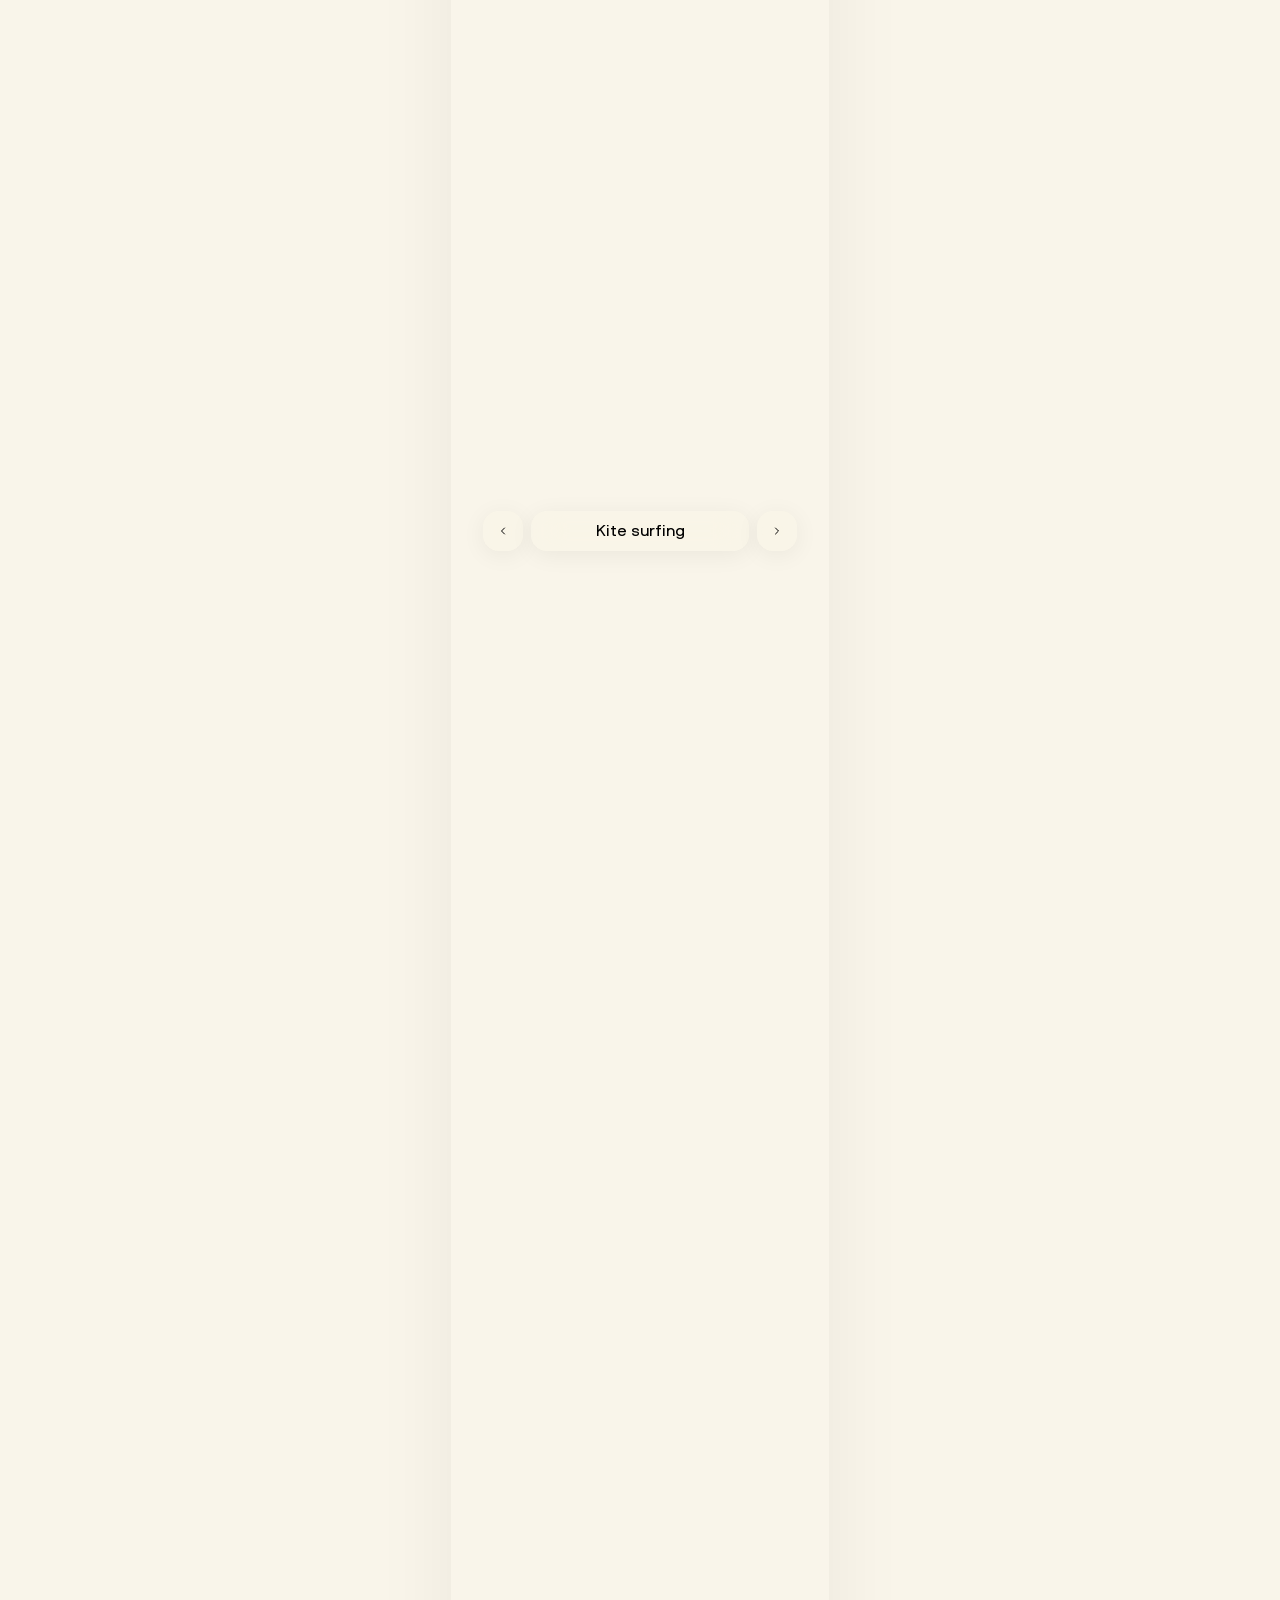
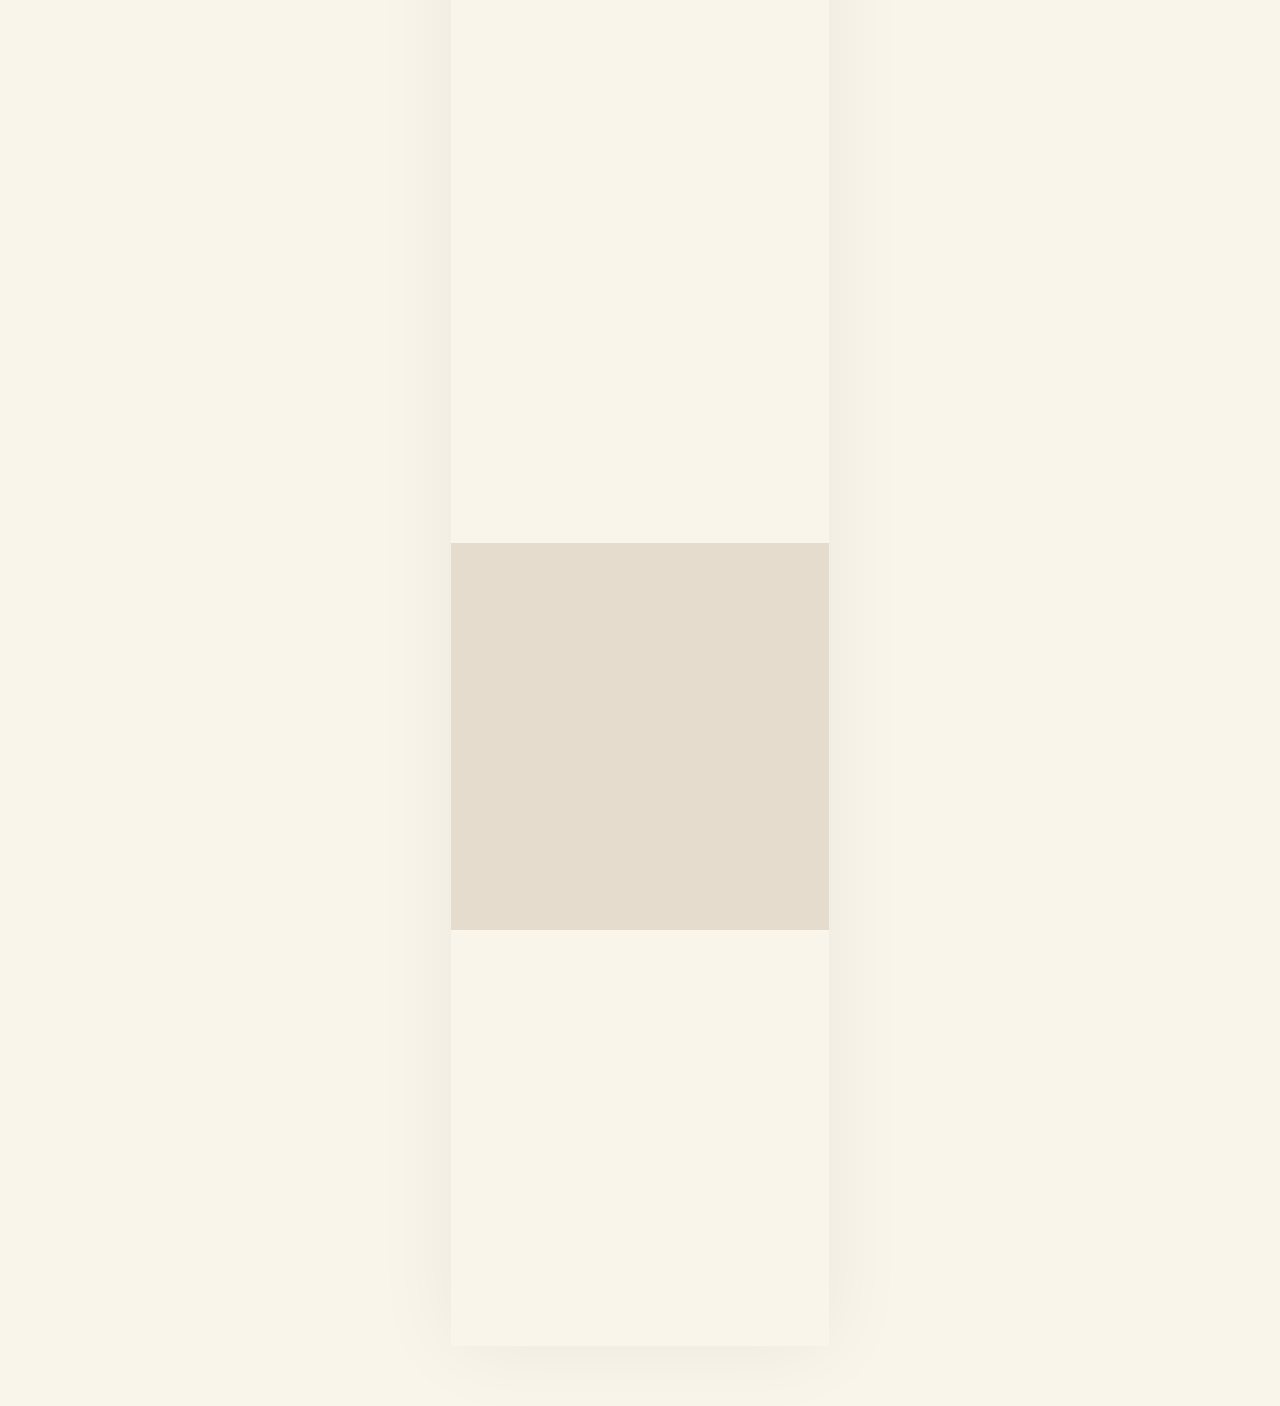
==== commit d9415363: "Refine v2 spacing, parallax, menu icon, and opening load UX. Align footer and menu vertical rhythm, " ====
--- a/index.html
+++ b/index.html
@@ -10,8 +10,8 @@
     <link rel="stylesheet" href="css/fonts.css?v=20260602-1430" />
     <link rel="stylesheet" href="css/tokens.css?v=20260604-1755" />
     <link rel="stylesheet" href="css/base.css?v=20260602-1430" />
-    <link rel="stylesheet" href="css/components.css?v=20260610-2430" />
-    <link rel="stylesheet" href="css/sections.css?v=20260610-2340" />
+    <link rel="stylesheet" href="css/components.css?v=20260610-2620" />
+    <link rel="stylesheet" href="css/sections.css?v=20260610-2440" />
     <link rel="stylesheet" href="css/menu.css?v=20260610-2420" />
     <link rel="stylesheet" href="css/parallax.css?v=20260610-1310" />
     <link rel="stylesheet" href="css/responsive.css?v=20260610-2210" />
@@ -30,18 +30,6 @@
     />
   </head>
   <body>
-    <header class="site-logo-bar" id="site-logo-bar" hidden aria-hidden="true">
-      <a class="site-logo-bar__link" href="#top" aria-label="Utopia home">
-        <img
-          class="site-logo-bar__mark"
-          src="assets/logo-wordmark-dark.svg"
-          alt=""
-          width="87"
-          height="14"
-        />
-      </a>
-    </header>
-
     <div class="page">
       <!-- Screen 1: Hero (378×794) -->
       <section class="hero" id="top" aria-label="Hero">
@@ -281,21 +269,21 @@
       <!-- Footer (378×510) -->
       <footer class="footer" aria-label="Footer" data-reveal-group>
         <div class="footer__inner">
-          <div class="footer__destinations">
-            <p class="footer__label" data-reveal>Destinations</p>
+          <div class="footer__destinations menu__destinations">
+            <a class="footer__label menu__destinations-label" href="coming-soon.html" data-coming-soon data-reveal>Destinations</a>
             <div data-destinations-nav data-destinations-id-prefix="footer-dest"></div>
           </div>
 
           <nav class="footer__links" aria-label="Site" data-reveal>
-            <span class="footer__link">Experiences</span>
-            <span class="footer__link" id="about">About</span>
-            <span class="footer__link" id="careers">Careers</span>
+            <a class="footer__link" href="coming-soon.html" data-coming-soon>Experiences</a>
+            <a class="footer__link" href="coming-soon.html" id="about" data-coming-soon>About</a>
+            <a class="footer__link" href="coming-soon.html" id="careers" data-coming-soon>Careers</a>
           </nav>
 
           <div class="footer__legal" data-reveal>
-            <p class="footer__legal-copy">Copyright © 2026 Utopia. All Rights Reserved</p>
-            <span class="footer__link">Terms and conditions</span>
-            <span class="footer__link">Privacy policy</span>
+            <a class="footer__legal-copy footer__link" href="coming-soon.html" data-coming-soon>Copyright © 2026 Utopia. All Rights Reserved</a>
+            <a class="footer__link" href="coming-soon.html" data-coming-soon>Terms and conditions</a>
+            <a class="footer__link" href="coming-soon.html" data-coming-soon>Privacy policy</a>
           </div>
         </div>
       </footer>
@@ -336,7 +324,7 @@
     <!-- Fixed dock -->
     <nav class="dock" aria-label="Primary navigation">
       <a class="dock__icon-btn dock__home" href="#top" aria-label="Utopia home">
-        <img class="dock__home-mark" src="assets/logo-mark-dark.svg" alt="" width="18" height="18" />
+        <img class="dock__home-mark" src="assets/logo-mark-dark.svg" alt="" width="20" height="20" />
       </a>
       <a class="dock__cta" href="#request">Request a stay</a>
       <button
@@ -351,6 +339,6 @@
       </button>
     </nav>
 
-    <script type="module" src="js/main.js?v=20260610-2430"></script>
+    <script type="module" src="js/main.js?v=20260610-2700"></script>
   </body>
 </html>
--- a/css/sections.css
+++ b/css/sections.css
@@ -108,7 +108,7 @@
   font-family: var(--font-sans);
   font-weight: 400;
   font-size: 16px;
-  line-height: 1.4;
+  line-height: var(--leading-sans);
   color: #161514;
 }
 
@@ -204,8 +204,8 @@
 .ecosystem__location-pill {
   position: absolute;
   z-index: 2;
-  left: calc(var(--pad-left) + 48px);
-  right: calc(var(--pad-right) + 48px);
+  left: calc(var(--pad-left) + 54px);
+  right: calc(var(--pad-right) + 54px);
   top: 390px;
   box-sizing: border-box;
   display: flex;
@@ -395,7 +395,7 @@
   font-family: var(--font-sans);
   font-weight: 400;
   font-size: 18px;
-  line-height: 26px;
+  line-height: var(--leading-sans);
   color: rgba(22, 21, 20, 0.6);
 }
 
@@ -419,7 +419,7 @@
   font-family: var(--font-sans);
   font-weight: 400;
   font-size: 16px;
-  line-height: 1.4;
+  line-height: var(--leading-sans);
   color: #161514;
 }
 
@@ -498,7 +498,7 @@
   margin: 0;
   font-family: var(--font-serif);
   font-weight: 300;
-  font-size: 28px;
+  font-size: 26px;
   line-height: 1.2;
   color: #161514;
 }
@@ -508,7 +508,7 @@
   font-family: var(--font-sans);
   font-weight: 400;
   font-size: 16px;
-  line-height: 1.4;
+  line-height: var(--leading-sans);
   color: #161514;
 }
 
@@ -584,7 +584,7 @@
   font-family: var(--font-sans);
   font-weight: 400;
   font-size: 20px;
-  line-height: 1.3;
+  line-height: var(--leading-sans);
   color: #161514;
 }
 
@@ -599,7 +599,7 @@
   font-family: var(--font-sans);
   font-weight: 400;
   font-size: 14px;
-  line-height: 1.3;
+  line-height: var(--leading-sans);
   color: #161514;
 }
 
@@ -641,7 +641,7 @@
   margin: 0;
   font-family: var(--font-serif);
   font-weight: 300;
-  font-size: clamp(26px, 6.9vw, 30px);
+  font-size: 26px;
   line-height: 1.2;
   color: #161514;
 }
@@ -651,7 +651,7 @@
   font-family: var(--font-sans);
   font-weight: 400;
   font-size: 16px;
-  line-height: 1.4;
+  line-height: var(--leading-sans);
   color: #161514;
 }
 
@@ -956,6 +956,7 @@
 }
 
 .footer__label {
+  display: block;
   margin: 0;
   width: 100%;
   max-width: 100%;
@@ -963,8 +964,9 @@
   font-family: var(--font-sans);
   font-weight: 400;
   font-size: 16px;
-  line-height: 1.3;
-  color: #161514;
+  line-height: var(--leading-sans);
+  color: #161514;
+  text-decoration: none;
 }
 
 .footer__dest-list {
@@ -1006,16 +1008,18 @@
   font-family: var(--font-sans);
   font-weight: 400;
   font-size: 16px;
-  line-height: 1.3;
+  line-height: var(--leading-sans);
   color: #161514;
 }
 
 .footer__links a,
-.footer__link {
+a.footer__link {
+  display: block;
   width: 100%;
   max-width: 100%;
   box-sizing: border-box;
   color: inherit;
+  text-decoration: none;
 }
 
 .footer__legal {
@@ -1029,16 +1033,18 @@
   font-family: var(--font-sans);
   font-weight: 400;
   font-size: 14px;
-  line-height: 1.3;
+  line-height: var(--leading-sans);
   color: var(--color-text-muted);
 }
 
 .footer__legal-copy {
-  margin: 0;
-}
-
-.footer__legal a,
-.footer__legal .footer__link {
+  display: block;
+  margin: 0;
+  text-decoration: none;
+  color: inherit;
+}
+
+.footer__legal a.footer__link {
   color: inherit;
   text-align: left;
 }
--- a/css/menu.css
+++ b/css/menu.css
@@ -77,7 +77,7 @@
   flex-direction: column;
   align-items: flex-start;
   gap: 48px;
-  margin-top: 25px;
+  margin-top: var(--pad-left);
   padding: 0 var(--pad-right) 0 var(--pad-left);
   width: 100%;
   max-width: 100%;
@@ -85,7 +85,8 @@
 }
 
 .menu__nav .footer__destinations,
-.menu__nav .footer__links {
+.menu__nav .footer__links,
+.footer__destinations.menu__destinations {
   width: 100%;
   max-width: 100%;
 }
@@ -107,45 +108,51 @@
   width: 100%;
 }
 
+/* Destinations accordion — flyout right (Figma 947:6763); shared by menu + footer */
+.footer__destinations .menu__dest-list,
 .menu__dest-list {
-  display: flex;
-  flex-direction: column;
-  gap: 12px;
+  display: grid;
+  grid-template-columns: max-content auto minmax(0, 1fr);
+  column-gap: 20px;
+  row-gap: 12px;
   width: 100%;
 }
 
 .menu__dest-group {
-  display: flex;
-  flex-direction: column;
+  display: grid;
+  grid-template-columns: subgrid;
+  grid-column: 1 / -1;
   width: 100%;
 }
 
 .menu__dest-row {
-  display: flex;
-  align-items: center;
-  gap: 8px;
-  width: 100%;
-}
-
-.menu__dest-toggle {
-  display: inline-flex;
-  align-items: center;
-  gap: 8px;
-  margin: 0;
-  padding: 0;
-  border: none;
-  background: none;
+  display: grid;
+  grid-template-columns: subgrid;
+  grid-column: 1 / -1;
+  align-items: start;
+  width: 100%;
+}
+
+.menu__dest-label {
+  grid-column: 1;
   font-family: var(--font-serif);
   font-weight: 300;
   font-size: 26px;
   line-height: 1.2;
   color: #161514;
-  text-align: left;
+}
+
+.menu__dest-chevron-btn {
+  grid-column: 2;
+  display: inline-flex;
+  align-items: center;
+  justify-content: center;
+  flex-shrink: 0;
+  margin: 9px 0 0;
+  padding: 2px;
+  border: none;
+  background: none;
   cursor: pointer;
-}
-
-.menu__dest-toggle-label {
-  flex-shrink: 0;
 }
 
 .menu__dest-chevron {
@@ -153,35 +160,45 @@
   width: 12px;
   height: 12px;
   flex-shrink: 0;
-  transition: transform 0.25s var(--ease-cinematic);
-}
-
-.menu__dest-group.is-open .menu__dest-chevron {
-  transform: rotate(90deg);
 }
 
 .menu__dest-properties {
   list-style: none;
-  margin: 14px 0 0;
-  padding: 0 0 8px;
+  grid-column: 3;
+  grid-row: 1;
+  margin: 0;
+  padding: 7px 0 0;
+  width: auto;
+  min-width: 0;
+  box-sizing: border-box;
   display: none;
   flex-direction: column;
   gap: 10px;
-}
-
-.menu__dest-properties[hidden] {
-  display: none;
+  align-self: start;
 }
 
 .menu__dest-group.is-open .menu__dest-properties {
   display: flex;
+  animation: menu-dest-flyout 0.3s var(--ease-cinematic);
+}
+
+@keyframes menu-dest-flyout {
+  from {
+    opacity: 0;
+    transform: translateX(12px);
+  }
+
+  to {
+    opacity: 1;
+    transform: translateX(0);
+  }
 }
 
 .menu__dest-property {
   font-family: var(--font-sans);
   font-weight: 400;
   font-size: 14px;
-  line-height: 1.3;
+  line-height: var(--leading-sans);
   color: var(--color-text-muted);
   text-decoration: none;
 }
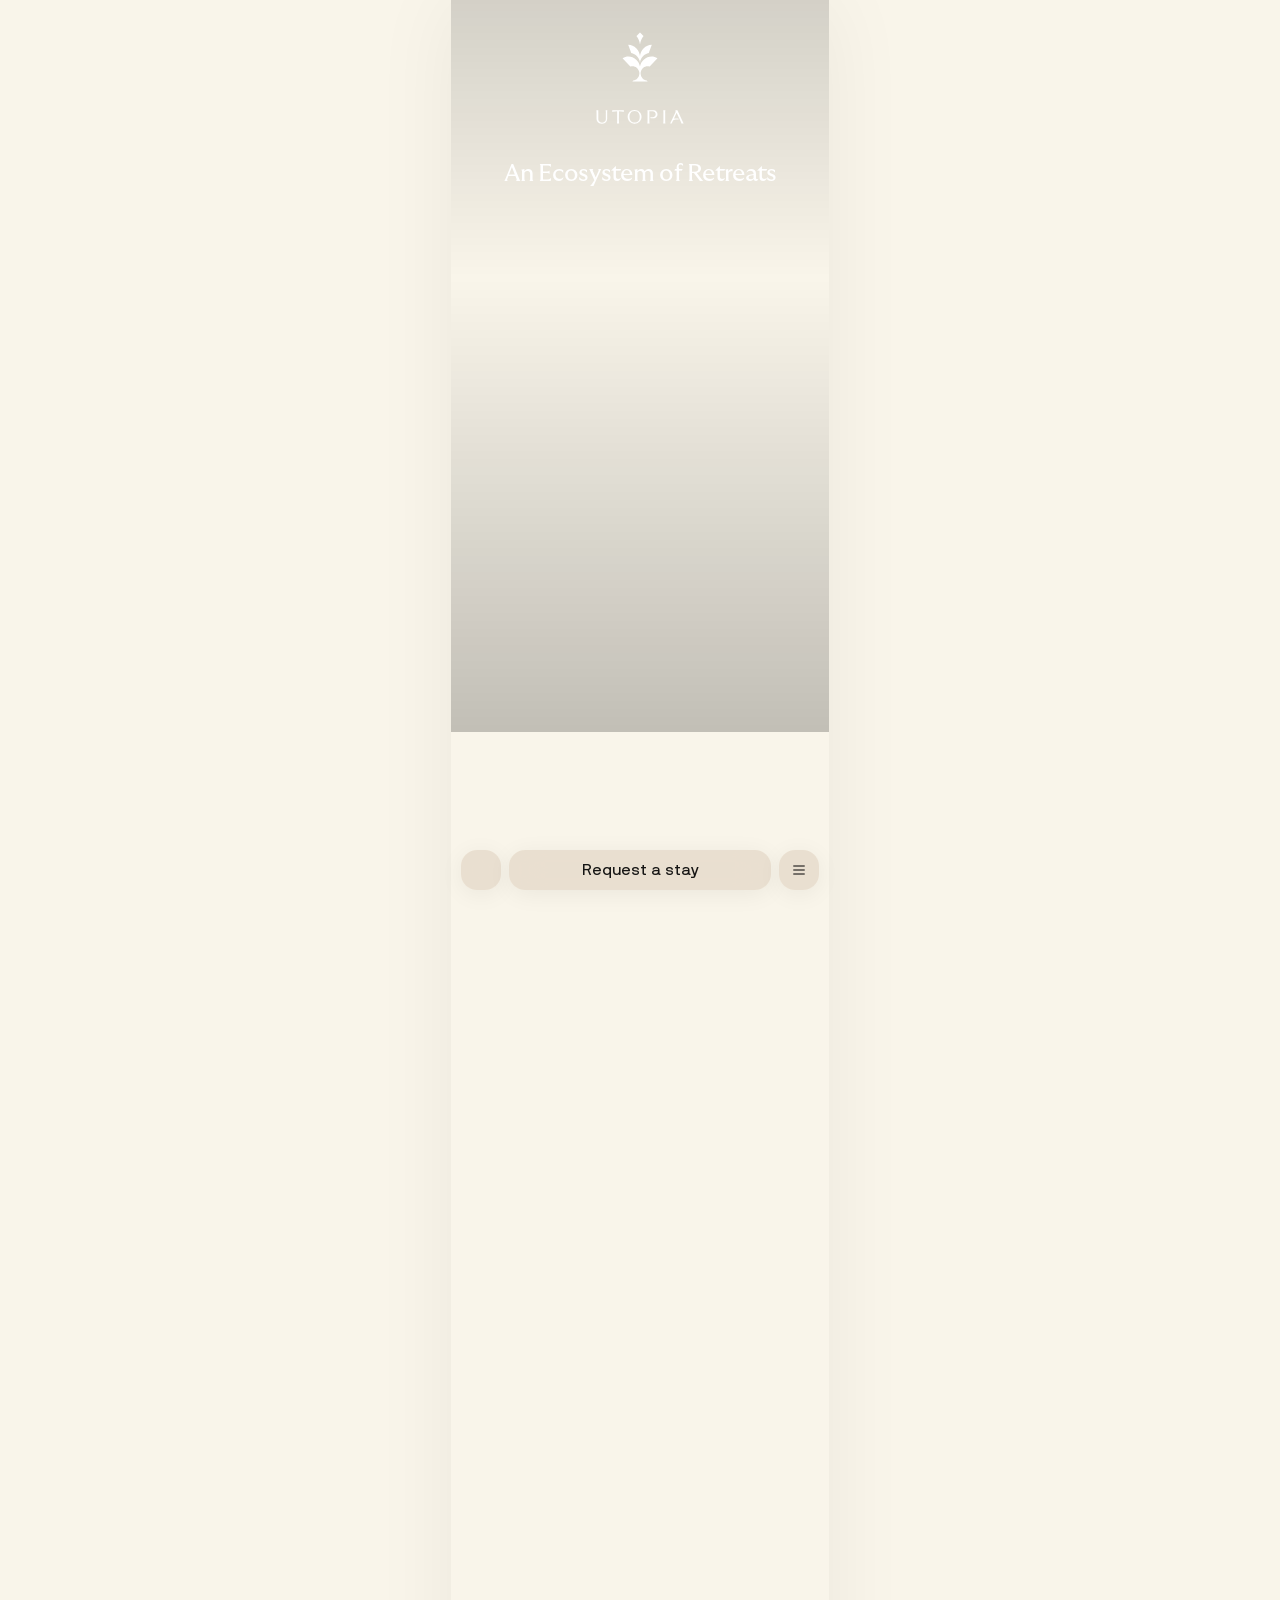
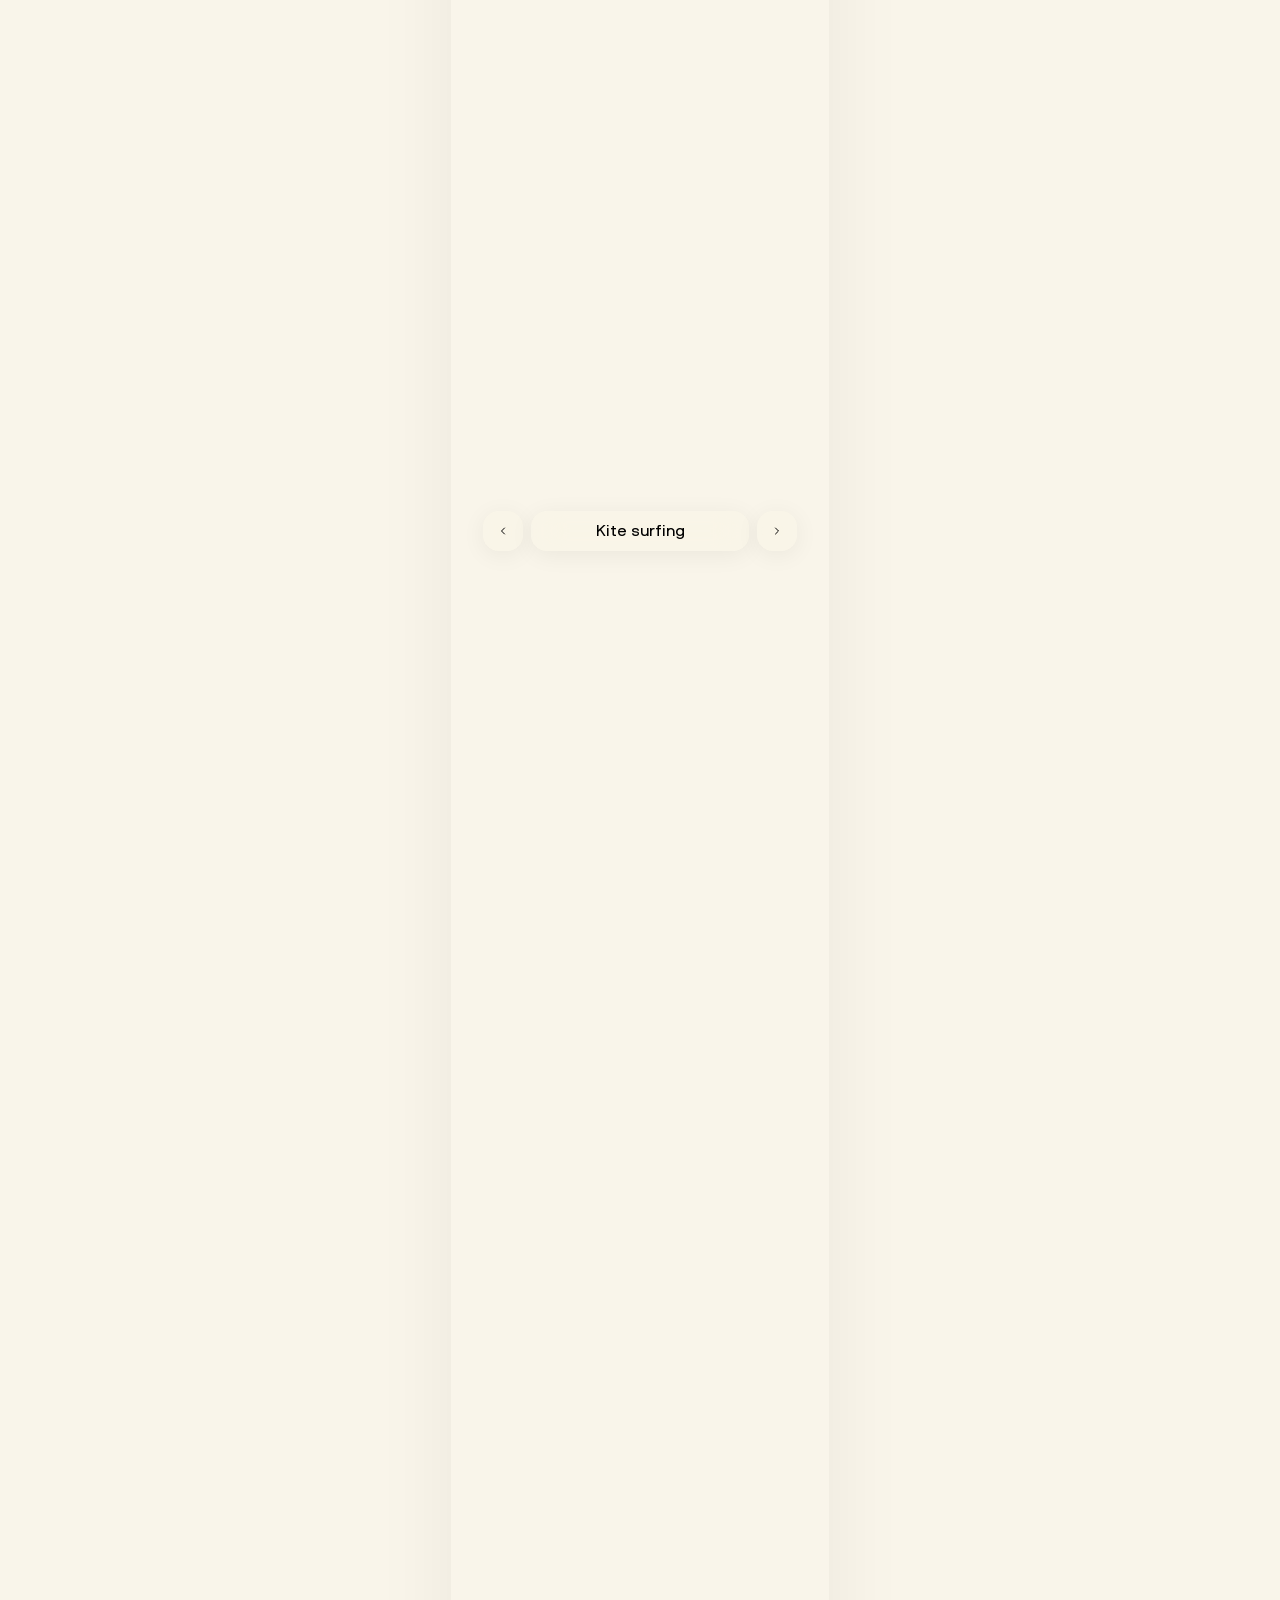
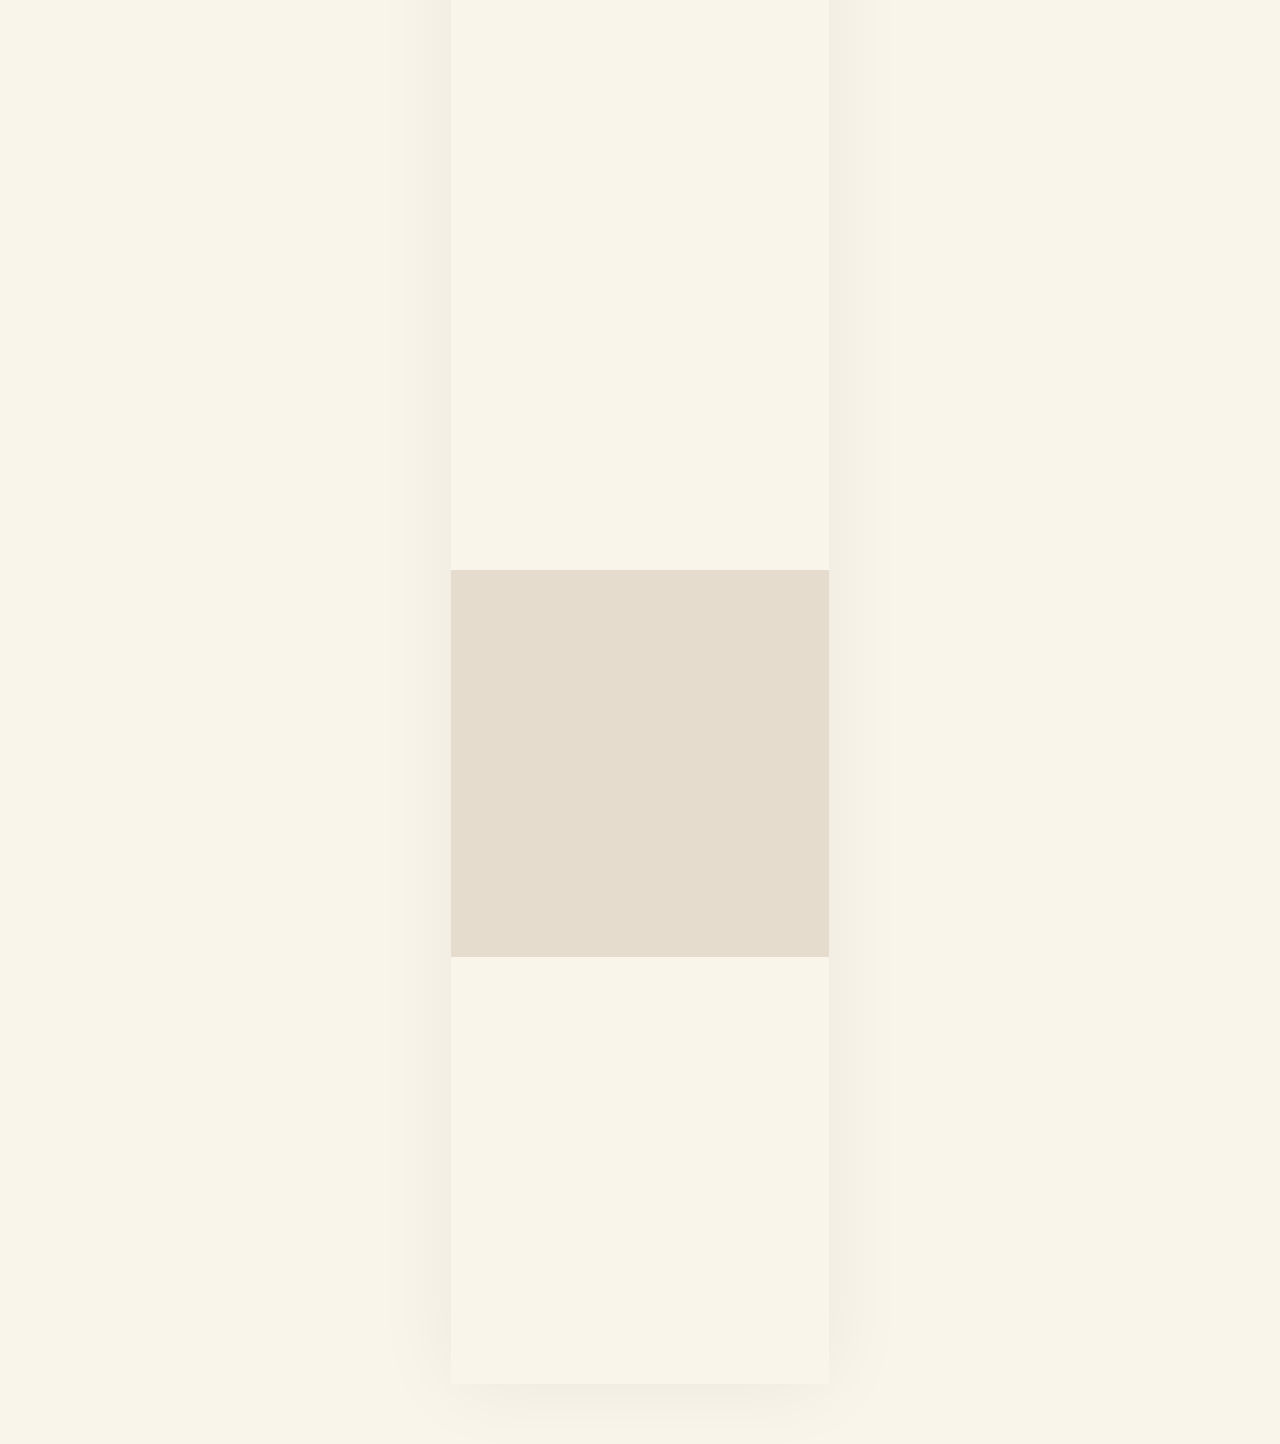
==== commit 93491855: "Fix hero chrome layout and switch serif type to GT Ultra Median Regular. Always show fixed menu bar " ====
--- a/index.html
+++ b/index.html
@@ -7,7 +7,7 @@
     <meta name="theme-color" content="#f9f5ea" media="(prefers-color-scheme: dark)" />
     <title>Utopia — An Ecosystem of Retreats</title>
     <link rel="icon" href="assets/LOGO.svg" type="image/svg+xml" />
-    <link rel="stylesheet" href="css/fonts.css?v=20260602-1430" />
+    <link rel="stylesheet" href="css/fonts.css?v=20260612-1406" />
     <link rel="stylesheet" href="css/tokens.css?v=20260604-1755" />
     <link rel="stylesheet" href="css/base.css?v=20260602-1430" />
     <link rel="stylesheet" href="css/components.css?v=20260610-2620" />
@@ -254,9 +254,10 @@
             width="2052"
             height="1008"
             muted
+            autoplay
             loop
             playsinline
-            preload="none"
+            preload="metadata"
           ></video>
         </div>
 
--- a/css/fonts.css
+++ b/css/fonts.css
@@ -1,4 +1,16 @@
-/* GT Ultra Median + NB International (from Font Book) */
+/* GT Ultra Median Trial Regular + NB International */
+
+@font-face {
+  font-family: "GT Ultra Median";
+  src:
+    local("GT Ultra Median Regular"),
+    local("GT Ultra Median Trial Regular"),
+    local("GTUltraMedian-Regular"),
+    url("../fonts/gt-ultra-median-regular.otf") format("opentype");
+  font-weight: 400;
+  font-style: normal;
+  font-display: swap;
+}
 
 @font-face {
   font-family: "GT Ultra Median";
@@ -22,3 +34,19 @@
   font-style: normal;
   font-display: swap;
 }
+
+:where(
+  .heading-display,
+  .heading-hero,
+  .heading-section,
+  .ecosystem__title,
+  .opening__title,
+  .beyond__title,
+  .days__title,
+  .cta-final__title,
+  .footer__dest,
+  .menu__dest-property
+) {
+  font-weight: var(--font-serif-weight);
+  letter-spacing: var(--tracking-serif);
+}
--- a/css/tokens.css
+++ b/css/tokens.css
@@ -16,6 +16,9 @@
 
   --font-serif: "GT Ultra Median", "Times New Roman", serif;
   --font-sans: "NB International", "Helvetica Neue", Helvetica, Arial, sans-serif;
+  --font-serif-weight: 400;
+  --tracking-serif: -0.03em;
+  --leading-sans: 1.5;
 
   --radius-card: 16px;
   --radius-dock: 16px;
--- a/css/components.css
+++ b/css/components.css
@@ -98,10 +98,8 @@
 .heading-display {
   margin: 0;
   font-family: var(--font-serif);
-  font-weight: 300;
   font-size: 26px;
   line-height: 1.2;
-  letter-spacing: -0.02em;
 }
 
 .heading-hero {
@@ -110,10 +108,8 @@
   max-width: 100%;
   box-sizing: border-box;
   font-family: var(--font-serif);
-  font-weight: 300;
   font-size: 24px;
   line-height: 1.2;
-  letter-spacing: -0.72px;
   text-align: center;
   color: var(--color-white);
 }
@@ -121,7 +117,6 @@
 .heading-section {
   margin: 0;
   font-family: var(--font-serif);
-  font-weight: 300;
   font-size: 26px;
   line-height: 1.2;
 }
@@ -129,13 +124,13 @@
 .text-body {
   margin: 0;
   font-size: 16px;
-  line-height: 1.4;
+  line-height: var(--leading-sans);
 }
 
 .text-eyebrow {
   margin: 0;
   font-size: 20px;
-  line-height: 1.3;
+  line-height: var(--leading-sans);
   color: var(--color-text-muted);
 }
 
@@ -148,7 +143,7 @@
 .text-card-title {
   margin: 0;
   font-size: 20px;
-  line-height: 1.3;
+  line-height: var(--leading-sans);
 }
 
 /* Dock */
@@ -247,8 +242,8 @@
 
 .dock__home-mark {
   display: block;
-  width: 18px;
-  height: 18px;
+  width: 20px;
+  height: 20px;
   object-fit: contain;
 }
 
@@ -474,5 +469,5 @@
 .experience-link__desc {
   margin: 12px 0 0;
   font-size: 16px;
-  line-height: 1.4;
-}
+  line-height: var(--leading-sans);
+}
--- a/css/sections.css
+++ b/css/sections.css
@@ -94,7 +94,6 @@
   width: 100%;
   max-width: none;
   font-family: var(--font-serif);
-  font-weight: 300;
   font-size: 26px;
   line-height: 1.2;
   color: #161514;
@@ -405,7 +404,6 @@
   max-width: 100%;
   box-sizing: border-box;
   font-family: var(--font-serif);
-  font-weight: 300;
   font-size: 26px;
   line-height: 1.2;
   color: #161514;
@@ -497,7 +495,6 @@
 .beyond__title {
   margin: 0;
   font-family: var(--font-serif);
-  font-weight: 300;
   font-size: 26px;
   line-height: 1.2;
   color: #161514;
@@ -640,7 +637,6 @@
 .days__title {
   margin: 0;
   font-family: var(--font-serif);
-  font-weight: 300;
   font-size: 26px;
   line-height: 1.2;
   color: #161514;
@@ -899,7 +895,6 @@
   max-width: 100%;
   box-sizing: border-box;
   font-family: var(--font-serif);
-  font-weight: 300;
   font-size: 26px;
   line-height: 1.2;
   color: #161514;
@@ -984,7 +979,6 @@
   align-items: center;
   gap: 8px;
   font-family: var(--font-serif);
-  font-weight: 300;
   font-size: 26px;
   line-height: 1.2;
   color: #161514;
--- a/css/menu.css
+++ b/css/menu.css
@@ -136,7 +136,6 @@
 .menu__dest-label {
   grid-column: 1;
   font-family: var(--font-serif);
-  font-weight: 300;
   font-size: 26px;
   line-height: 1.2;
   color: #161514;
